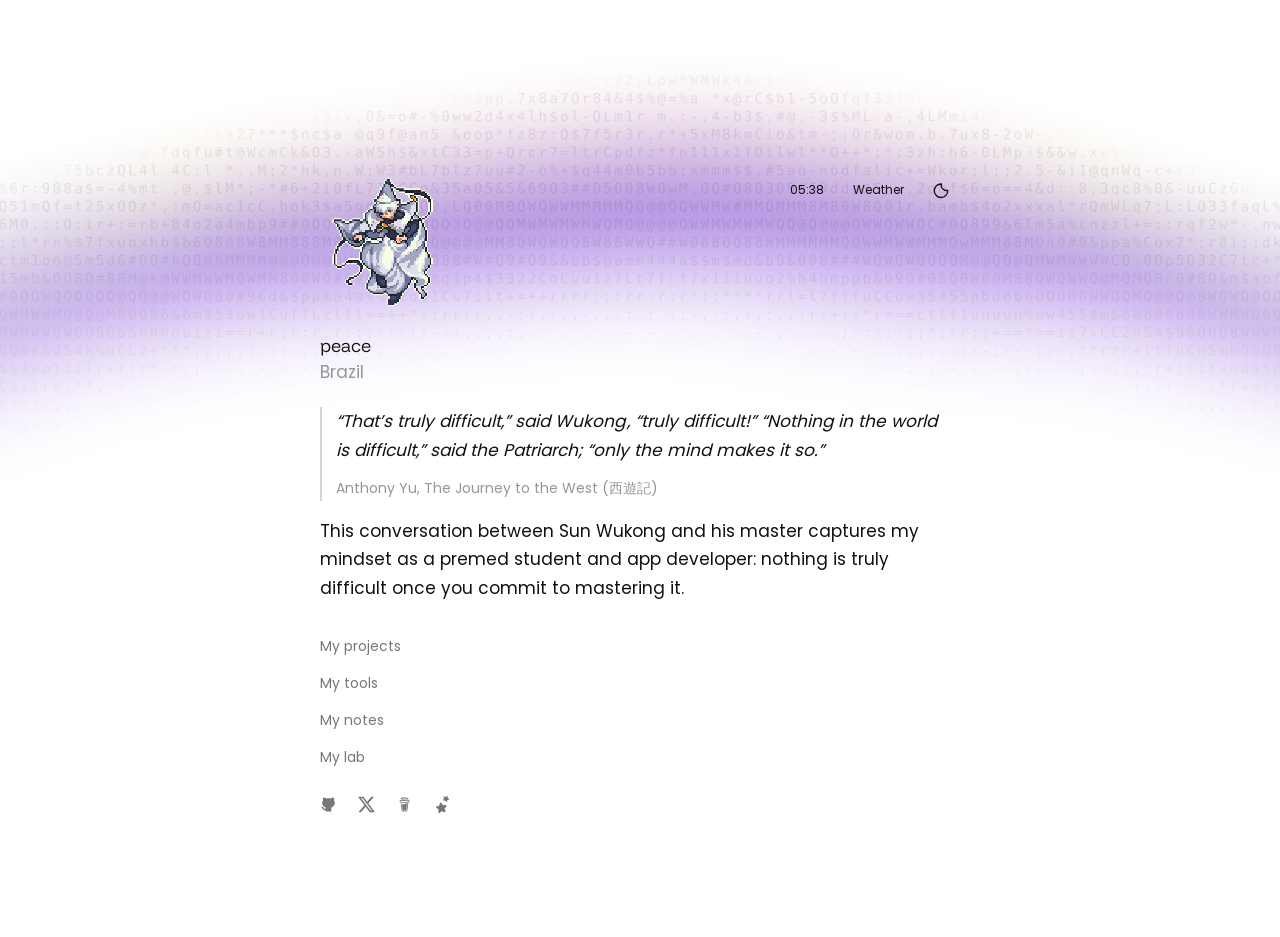
==== index.html @ 8452dacc "Block quote" ====
<!doctype html>
<html lang="en">

<head>
  <meta charset="UTF-8" />
  <meta name="viewport" content="width=device-width, initial-scale=1.0" />
  <meta name="theme-color" content="#ffffff" />
  <meta name="description" content="peace – a peaceful developer" />
  <title>peace</title>
  <link rel="icon" href="assets/favicon.svg" type="image/svg+xml" />
  <link rel="preload" href="assets/fonts/poppins-400.woff2" as="font" type="font/woff2" crossorigin />
  <link rel="preconnect" href="https://fonts.googleapis.com" />
  <link rel="preconnect" href="https://fonts.gstatic.com" crossorigin />
  <link rel="stylesheet" href="https://fonts.googleapis.com/css2?family=Funnel+Display:wght@300&display=swap" />
  <link rel="stylesheet" href="styles.css?v=71" />
  <script type="module" src="assets/ambient-background.js?v=37"></script>
  <script type="module" src="assets/target-cursor.js?v=9"></script>
  <script type="module" src="assets/ascii-rain.js?v=6"></script>
  <link rel="stylesheet" href="assets/pong.css?v=19" />
  <script type="module" src="assets/pong.js?v=20"></script>
  <script>
    // Applied before paint: a stored choice wins, otherwise the device decides via CSS.
    try {
      const stored = localStorage.getItem('theme');
      if (stored === 'light' || stored === 'dark') document.documentElement.dataset.theme = stored;
    } catch (error) { }
  </script>
</head>

<body class="home-page">
  <div class="ambient-background" aria-hidden="true"><canvas class="gradient-ascii-canvas"></canvas></div>
  <main>
    <div class="header-controls">
      <button class="clock-toggle" type="button" aria-label="Your local time. Switch to AM/PM format"
        aria-pressed="false"><time class="local-clock">--:--</time><span class="control-hover-shape clock-hover-shape"
          aria-hidden="true"><svg class="control-text-contour" focusable="false"><text x="50%" y="50%"
              text-anchor="middle">--:--</text></svg></span></button>
      <div class="weather-widget">
        <button class="weather-button" type="button" aria-label="Local temperature. Switch to Fahrenheit"
          aria-pressed="false"><span class="weather-value">Weather</span><span
            class="control-hover-shape weather-hover-shape" aria-hidden="true"><svg class="control-text-contour"
              focusable="false"><text x="50%" y="50%" text-anchor="middle">Weather</text></svg></span></button>
      </div>
      <button class="theme-toggle" type="button" aria-label="Switch to dark mode" aria-pressed="false">
        <svg class="theme-icon icon-moon" viewBox="0 0 24 24" aria-hidden="true" fill="none" stroke="currentColor"
          stroke-width="1.8" stroke-linecap="round" stroke-linejoin="round">
          <path d="M20.985 12.486a9 9 0 1 1-8.472-8.472 7 7 0 0 0 8.472 8.472Z" />
        </svg>
        <svg class="theme-icon icon-sun" viewBox="0 0 24 24" aria-hidden="true" fill="none" stroke="currentColor"
          stroke-width="1.8" stroke-linecap="round" stroke-linejoin="round">
          <circle cx="12" cy="12" r="4" />
          <path
            d="M12 2v2M12 20v2M4.93 4.93l1.42 1.42M17.65 17.65l1.42 1.42M2 12h2M20 12h2M4.93 19.07l1.42-1.42M17.65 6.35l1.42-1.42" />
        </svg>
        <span class="control-hover-shape" aria-hidden="true">
          <svg class="theme-icon icon-moon" viewBox="0 0 24 24" aria-hidden="true" fill="none" stroke="currentColor"
            stroke-width="1.8" stroke-linecap="round" stroke-linejoin="round">
            <path d="M20.985 12.486a9 9 0 1 1-8.472-8.472 7 7 0 0 0 8.472 8.472Z" />
          </svg>
          <svg class="theme-icon icon-sun" viewBox="0 0 24 24" aria-hidden="true" fill="none" stroke="currentColor"
            stroke-width="1.8" stroke-linecap="round" stroke-linejoin="round">
            <circle cx="12" cy="12" r="4" />
            <path
              d="M12 2v2M12 20v2M4.93 4.93l1.42 1.42M17.65 17.65l1.42 1.42M2 12h2M20 12h2M4.93 19.07l1.42-1.42M17.65 6.35l1.42-1.42" />
          </svg>
        </span>
      </button>
    </div>
    <div class="home-content">
      <header>
        <div class="art-credit">
          <button class="art-link" type="button" aria-label="Qifrey. Hold for 5 seconds to reveal artist credits"
            aria-expanded="false" aria-controls="qifrey-credits">
            <!-- Corners measured from the PNG's opaque silhouette: TL, TR, BR, BL. -->
            <img class="qifrey" src="assets/illustrations/qifrey-floating.png" alt="Qifrey floating" draggable="false"
              data-cursor-corners="0.095376,0.336765 0.761561,0.141176 0.747471,0.91875 0.187861,0.814706" />
          </button>
          <span class="tooltip" id="qifrey-credits" role="group" aria-label="Artist credits" hidden>Art by <a
              href="https://iclaimthisname.itch.io/" target="_blank" rel="noreferrer">iclaimthisname</a></span>
        </div>
        <h1>peace</h1>
        <div class="country-wrap">
          <p class="location"><span class="country-trigger" tabindex="0">Brazil</span></p>
          <div class="country-cards" aria-hidden="true">
            <img class="country-card country-card-one" src="assets/brazil/brasil_flag.jpg" alt="Brazilian flag" />
            <img class="country-card country-card-two" src="assets/brazil/brasil_com_s.jpg" alt="Brazilian landscape" />
            <img class="country-card country-card-three" src="assets/brazil/deus_brasileiro.jpg"
              alt="Poster reading Deus é brasileiro e anda do meu lado" />
          </div>
        </div>
      </header>

      <section aria-label="About peace">
        <blockquote class="quote">
          <p>&ldquo;That&rsquo;s truly difficult,&rdquo; said <button class="pong-secret" type="button" aria-haspopup="dialog"
              aria-controls="pong-dialog" aria-label="Wukong. Play Wupong"><span class="pong-secret-measure" aria-hidden="true">Wukong</span><span class="pong-secret-measure" aria-hidden="true">Wupong</span><span class="pong-secret-word" aria-hidden="true">Wukong</span></button>, &ldquo;truly difficult!&rdquo; &ldquo;Nothing in the world is
            difficult,&rdquo; said the Patriarch; &ldquo;only the mind makes it so.&rdquo;</p>
          <footer>Anthony Yu, <cite>The Journey to the West</cite> (西遊記)</footer>
        </blockquote>
        <p>This conversation between Sun Wukong and his master captures my mindset as a premed student and app
          developer: nothing is truly difficult once you commit to mastering it.</p>
      </section>

      <div class="projects">
        <a class="section-link" href="#projects" data-section="projects">My projects</a>
        <div class="project-list" id="project-list" hidden>
          <div class="project-categories">
            <section class="project-category" aria-labelledby="anki-addons-title">
              <h2 class="project-category-title" id="anki-addons-title">My Anki add-ons</h2>
              <div class="project-items">
                <div class="project-item"><a href="https://ankiweb.net/shared/info/1011095603" target="_blank"
                    rel="noreferrer">Onigiri</a><img class="project-logo" src="assets/logos/onigiri.svg" alt=""
                    aria-hidden="true" /></div>
                <div class="project-item"><a href="https://ankiweb.net/shared/info/516325516" target="_blank"
                    rel="noreferrer">Focumon</a><img class="project-logo" src="assets/logos/focumon.svg" alt=""
                    aria-hidden="true" /></div>
                <div class="project-item"><a href="https://ankiweb.net/shared/info/1799253175" target="_blank"
                    rel="noreferrer">lofi.town</a><img class="project-logo" src="assets/logos/lofitown.svg" alt=""
                    aria-hidden="true" /></div>
                <div class="project-item"><a href="https://buymeacoffee.com/peacemonk/extras/125639" target="_blank"
                    rel="noreferrer">League</a><img class="project-logo" src="assets/logos/league.svg" alt=""
                    aria-hidden="true" /></div>
                <div class="project-item"><a href="https://ankiweb.net/shared/info/585575504" target="_blank"
                    rel="noreferrer">Senchado</a><img class="project-logo" src="assets/logos/senchado.svg" alt=""
                    aria-hidden="true" /></div>
                <div class="project-item"><a href="https://ankiweb.net/shared/info/1803057887" target="_blank"
                    rel="noreferrer">Paper</a><img class="project-logo" src="assets/logos/paper.svg" alt=""
                    aria-hidden="true" /></div>
                <div class="project-item"><a href="https://ankiweb.net/shared/info/629799722" target="_blank"
                    rel="noreferrer">Sticky</a><img class="project-logo" src="assets/logos/sticky.svg" alt=""
                    aria-hidden="true" /></div>
                <div class="project-item"><a href="https://ankiweb.net/shared/info/643961895" target="_blank"
                    rel="noreferrer">Power</a><img class="project-logo" src="assets/logos/power.svg" alt=""
                    aria-hidden="true" /></div>
                <div class="project-item"><a href="https://ankiweb.net/shared/info/691162538" target="_blank"
                    rel="noreferrer">Hours</a><img class="project-logo" src="assets/logos/hours.svg" alt=""
                    aria-hidden="true" /></div>
                <div class="project-item"><a href="https://ankiweb.net/shared/info/519723565" target="_blank"
                    rel="noreferrer">Global</a><img class="project-logo" src="assets/logos/global.svg" alt=""
                    aria-hidden="true" /></div>
                <div class="project-item"><a href="https://ankiweb.net/shared/info/73838120" target="_blank"
                    rel="noreferrer">Berry</a><img class="project-logo" src="assets/logos/berry.svg" alt=""
                    aria-hidden="true" /></div>
                <div class="project-item project-item-soon"><span>Astra</span>
                  <div class="project-preview" aria-hidden="true">
                    <div class="project-soon-tag">soon</div><img class="project-logo" src="assets/logos/astra.svg"
                      alt="" />
                  </div>
                </div>
                <div class="project-item"><a href="https://ankiweb.net/shared/info/1844248422" target="_blank"
                    rel="noreferrer">First Letter Caps Fix</a><img class="project-logo"
                    src="assets/logos/fixcaps-transparent.png" alt="" aria-hidden="true" /></div>
                <div class="project-item project-item-soon"><span>8BitDo Companion</span>
                  <div class="project-preview" aria-hidden="true">
                    <div class="project-soon-tag">soon</div><img class="project-logo" src="assets/logos/8bitdo.svg"
                      alt="" />
                  </div>
                </div>
              </div>
            </section>
            <section class="project-category" aria-labelledby="apps-title">
              <h2 class="project-category-title" id="apps-title">My apps</h2>
              <div class="project-items">
                <div class="project-item studyhub-item">
                  <button class="studyhub-launch" type="button" aria-label="Study app, coming soon">
                    <span>Study app</span>
                  </button>
                  <svg class="project-logo studyhub-logo" viewBox="0 0 100 100" aria-hidden="true" focusable="false">
                    <path d="M50 7 A43 43 0 1 1 49.99 7 Z" />
                    <rect x="36.07" y="42.58" width="8.86" height="14.85" rx="4.43" />
                    <rect x="55.07" y="42.58" width="8.86" height="14.85" rx="4.43" />
                  </svg>
                </div>
                <div class="project-item future-app-item">
                  <button class="future-app-trigger" type="button"><span>Distraction app</span></button>
                  <img class="project-logo future-app-logo" src="assets/logos/future-app.png" alt=""
                    aria-hidden="true" />
                </div>
              </div>
            </section>
          </div>
        </div>
      </div>

      <div class="tools">
        <a class="section-link" href="#tools" data-section="tools">My tools</a>
        <div class="tool-list" id="tool-list" hidden>
          <div class="tool-list-inner">
            <div class="tool-item tool-alcove">
              <a href="https://tryalcove.com/" target="_blank" rel="noreferrer">Alcove</a>
              <div class="tool-preview" aria-hidden="true">
                <div class="window-bar"><i></i><i></i><i></i><span>tryalcove.com</span></div><img
                  class="website-preview-image website-preview-art" src="assets/sites/alcove.png" alt="" loading="lazy"
                  decoding="async" />
              </div>
            </div>
            <div class="tool-item tool-anki">
              <a href="https://apps.ankiweb.net/" target="_blank" rel="noreferrer">Anki</a>
              <div class="tool-preview" aria-hidden="true">
                <div class="window-bar"><i></i><i></i><i></i><span>apps.ankiweb.net</span></div><img
                  class="website-preview-image website-preview-art" src="assets/sites/anki.png" alt="" loading="lazy"
                  decoding="async" />
              </div>
            </div>
            <div class="tool-item tool-antinote">
              <a href="https://antinote.io/" target="_blank" rel="noreferrer">Antinote</a>
              <div class="tool-preview" aria-hidden="true">
                <div class="window-bar"><i></i><i></i><i></i><span>antinote.io</span></div><img
                  class="website-preview-image website-preview-art" src="assets/sites/antinote.png" alt=""
                  loading="lazy" decoding="async" />
              </div>
            </div>
            <div class="tool-item tool-chatgpt">
              <a href="https://chatgpt.com/" target="_blank" rel="noreferrer">ChatGPT</a>
              <div class="tool-preview" aria-hidden="true">
                <div class="window-bar"><i></i><i></i><i></i><span>chatgpt.com</span></div><img
                  class="website-preview-image website-preview-art" src="assets/sites/chatgpt.png" alt="" loading="lazy"
                  decoding="async" />
              </div>
            </div>
            <div class="tool-item tool-cleanshotx">
              <a href="https://cleanshot.com/" target="_blank" rel="noreferrer">CleanShotX</a>
              <div class="tool-preview" aria-hidden="true">
                <div class="window-bar"><i></i><i></i><i></i><span>cleanshot.com</span></div><img
                  class="website-preview-image website-preview-art" src="assets/sites/cleanshotx.png" alt=""
                  loading="lazy" decoding="async" />
              </div>
            </div>
            <div class="tool-item tool-dia">
              <a href="https://www.diabrowser.com/" target="_blank" rel="noreferrer">Dia</a>
              <div class="tool-preview" aria-hidden="true">
                <div class="window-bar"><i></i><i></i><i></i><span>diabrowser.com</span></div><img
                  class="website-preview-image website-preview-art" src="assets/sites/dia.png" alt="" loading="lazy"
                  decoding="async" />
              </div>
            </div>
            <div class="tool-item tool-dribbble">
              <a href="https://dribbble.com/" target="_blank" rel="noreferrer">Dribbble</a>
              <div class="tool-preview" aria-hidden="true">
                <div class="window-bar"><i></i><i></i><i></i><span>dribbble.com</span></div><img
                  class="website-preview-image website-preview-art" src="assets/sites/dribbble.png" alt=""
                  loading="lazy" decoding="async" />
              </div>
            </div>
            <div class="tool-item tool-figma">
              <a href="https://www.figma.com/" target="_blank" rel="noreferrer">Figma</a>
              <div class="tool-preview" aria-hidden="true">
                <div class="window-bar"><i></i><i></i><i></i><span>figma.com</span></div><img
                  class="website-preview-image website-preview-art" src="assets/sites/figma.png" alt="" loading="lazy"
                  decoding="async" />
              </div>
            </div>
            <div class="tool-item tool-klack">
              <a href="https://tryklack.com/" target="_blank" rel="noreferrer">Klack</a>
              <div class="tool-preview" aria-hidden="true">
                <div class="window-bar"><i></i><i></i><i></i><span>tryklack.com</span></div><img
                  class="website-preview-image website-preview-art" src="assets/sites/klack.png" alt="" loading="lazy"
                  decoding="async" />
              </div>
            </div>
            <div class="tool-item tool-obsidian">
              <a href="https://obsidian.md/" target="_blank" rel="noreferrer">Obsidian</a>
              <div class="tool-preview" aria-hidden="true">
                <div class="window-bar"><i></i><i></i><i></i><span>obsidian.md</span></div><img
                  class="website-preview-image website-preview-art" src="assets/sites/obsidian.jpeg" alt=""
                  loading="lazy" decoding="async" />
              </div>
            </div>
            <div class="tool-item tool-pinterest">
              <a href="https://www.pinterest.com/" target="_blank" rel="noreferrer">Pinterest</a>
              <div class="tool-preview" aria-hidden="true">
                <div class="window-bar"><i></i><i></i><i></i><span>pinterest.com</span></div><img
                  class="website-preview-image website-preview-art" src="assets/sites/pinterest.png" alt=""
                  loading="lazy" decoding="async" />
              </div>
            </div>
            <div class="tool-item tool-raycast">
              <a href="https://www.raycast.com/" target="_blank" rel="noreferrer">Raycast</a>
              <div class="tool-preview" aria-hidden="true">
                <div class="window-bar"><i></i><i></i><i></i><span>raycast.com</span></div><img
                  class="website-preview-image website-preview-art" src="assets/sites/raycast.png" alt="" loading="lazy"
                  decoding="async" />
              </div>
            </div>
          </div>
        </div>
      </div>

      <div class="notes">
        <a class="section-link" href="#notes" data-section="notes">My notes</a>
        <div class="notes-content" id="notes-content" hidden>
          <div class="notes-categories"></div>
        </div>
      </div>

      <div class="lab">
        <a class="section-link" href="#lab" data-section="lab">My lab</a>
        <div class="lab-gallery" id="lab-content" hidden>
          <article class="lab-card" id="ascii-rain" aria-labelledby="ascii-rain-title">
            <button class="lab-card-trigger" type="button" aria-labelledby="ascii-rain-title" aria-haspopup="dialog">
              <span class="lab-card-preview">
                <span class="lab-rain-stage">
                  <canvas aria-hidden="true"></canvas>
                </span>
              </span>
              <span class="lab-card-footer">
                <span class="lab-card-title" id="ascii-rain-title">ASCII Rain</span>
                <span class="lab-card-hint">Move or drag to take shelter.</span>
              </span>
            </button>
            <dialog class="lab-editor" aria-labelledby="ascii-rain-editor-title">
              <div class="lab-editor-layout">
                <div class="lab-editor-preview"></div>
                <div class="lab-editor-panel">
                  <div class="lab-editor-heading">
                    <h2 id="ascii-rain-editor-title">ASCII Rain</h2>
                    <button class="lab-editor-close" type="button" aria-label="Close editor" autofocus>
                      <svg viewBox="0 0 24 24" width="18" height="18" fill="none" stroke="currentColor"
                        stroke-width="2" stroke-linecap="round" aria-hidden="true">
                        <path d="m18 6-12 12M6 6l12 12"/>
                      </svg>
                    </button>
                  </div>
                  <p>Move your pointer or touch the preview to take shelter.</p>
                  <div class="lab-rain-controls" role="group" aria-label="Rain settings">
                    <div class="slosh-slider">
                      <label for="rain-density">Intensity</label>
                      <output for="rain-density" aria-hidden="true">100%</output>
                      <input id="rain-density" name="density" type="range" min="25" max="200" step="5" value="100">
                    </div>
                    <div class="slosh-slider">
                      <label for="rain-speed">Speed</label>
                      <output id="rain-speed-value" for="rain-speed" aria-hidden="true">1×</output>
                      <input id="rain-speed" name="speed" type="range" min="25" max="200" step="5" value="100">
                    </div>
                    <div class="slosh-slider">
                      <label for="rain-trail">Trail length</label>
                      <output for="rain-trail" aria-hidden="true">68 px</output>
                      <input id="rain-trail" name="trailLength" type="range" min="24" max="120" value="68">
                    </div>
                  </div>
                  <div class="lab-rain-actions">
                    <button type="button" data-rain-copy="code">Copy code</button>
                    <button type="button" data-rain-copy="prompt">Copy prompt</button>
                    <span class="lab-rain-status" role="status"></span>
                  </div>
                  <textarea class="lab-rain-copy-fallback" aria-label="Text to copy" rows="5" readonly hidden></textarea>
                </div>
              </div>
            </dialog>
          </article>
        </div>
      </div>

      <nav class="elsewhere" aria-label="Elsewhere">
        <a href="https://github.com/thepeacemonk" target="_blank" rel="noreferrer" aria-label="GitHub">
          <svg viewBox="0 0 24 24" aria-hidden="true" width="1em" height="1em">
            <path fill="currentColor"
              d="M16.974 2.31c.696-.237 1.69-.62 2.279.032c.4.444.5 1.188.571 1.755c.08.634.099 1.462-.111 2.282C20.516 7.415 21 8.653 21 10c0 2.042-1.106 3.814-2.743 5.042a9.5 9.5 0 0 1-2.592 1.354c.215.491.335 1.033.335 1.604v3a1 1 0 0 1-1 1H9a1 1 0 0 1-1-1v-.995c-.955.117-1.756.017-2.438-.272c-.711-.302-1.208-.77-1.58-1.218a10 10 0 0 1-.481-.638c-.145-.206-.255-.367-.37-.516c-.234-.302-.363-.385-.447-.413a1 1 0 0 1 .632-1.897c.666.222 1.1.702 1.397 1.087c.15.195.298.409.423.586c.132.188.254.356.382.51c.253.302.506.522.826.657c.314.134.776.22 1.5.12L8 17.978a4 4 0 0 1 .334-1.582a9.5 9.5 0 0 1-2.59-1.354C4.105 13.815 3 12.043 3 10c0-1.346.483-2.583 1.284-3.62c-.21-.82-.192-1.647-.112-2.282c.074-.59.155-1.295.571-1.757c.59-.653 1.584-.268 2.28-.03c.619.21 1.384.544 2.125 1.044A11.4 11.4 0 0 1 12 3.001c.993 0 1.951.124 2.849.355a9 9 0 0 1 2.125-1.046" />
          </svg>
          <span>GitHub</span>
        </a>
        <a href="https://x.com/thepeacemonk" target="_blank" rel="noreferrer" aria-label="X">
          <svg viewBox="0 0 24 24" aria-hidden="true" width="1em" height="1em">
            <path fill="currentColor"
              d="M18.901 1.153h3.68l-8.04 9.19L24 22.846h-7.406l-5.8-7.584l-6.64 7.584H.47l8.6-9.835L0 1.154h7.594l5.243 6.932zm-1.29 19.49h2.039L6.487 3.24H4.3z" />
          </svg>
          <span>X</span>
        </a>
        <a href="https://buymeacoffee.com/peacemonk" target="_blank" rel="noreferrer" aria-label="Buy me a coffee">
          <svg viewBox="0 0 24 24" aria-hidden="true" width="1em" height="1em">
            <path fill="currentColor"
              d="M12 8.07v-.01c-.01 0-.03.02-.04.03h.02Zm-.02 12.51h.01s.02-.03.03-.04c-.02 0-.03.02-.05.04Zm.03.12s-.03-.02-.05-.02c.01 0 .03.01.04.02Zm2.25-.66c.23-.21.37-.51.4-.82l.78-8.29c-.35-.12-.7-.2-1.1-.2c-.69 0-1.24.24-1.88.51c-.72.31-1.53.66-2.59.66c-.44 0-.88-.06-1.31-.18l.73 7.5c.03.31.17.61.4.82s.53.33.85.33c0 0 1.04.05 1.38.05c.37 0 1.49-.05 1.49-.05c.31 0 .62-.12.85-.33M12.01 8.05l-.02-.02H12v.02Z" />
            <path fill="currentColor"
              d="M18.74 6.79c-.1-.5-.32-.97-.83-1.15c-.16-.06-.35-.08-.48-.2s-.16-.3-.19-.48c-.05-.32-.1-.63-.16-.94c-.05-.27-.09-.57-.21-.82c-.16-.33-.5-.53-.83-.66c-.17-.06-.34-.12-.52-.16c-.83-.22-1.71-.3-2.56-.35c-1.03-.06-2.06-.04-3.08.05c-.76.07-1.57.15-2.29.42c-.27.1-.54.21-.74.42c-.25.25-.33.64-.15.95c.13.22.35.38.58.48c.3.13.61.24.94.3c.9.2 1.82.28 2.74.31c1.01.04 2.03 0 3.04-.1c.25-.03.5-.06.75-.1c.29-.04.48-.43.39-.7c-.1-.32-.38-.44-.7-.39c-.05 0-.09.01-.14.02h-.03c-.11.02-.21.03-.32.04l-.66.06c-.49.03-.99.05-1.49.05c-.49 0-.97-.01-1.46-.05q-.33-.015-.66-.06l-.3-.03h-.1l-.02-.02h-.1l-.6-.12c-.02 0-.04-.02-.05-.03c-.01-.02-.02-.04-.02-.06s0-.04.02-.06c.01-.02.03-.03.05-.03c.17-.04.35-.07.52-.1c.06 0 .12-.02.18-.03c.11 0 .22-.03.33-.04c.95-.1 1.9-.13 2.85-.1c.46.01.92.04 1.39.09l.3.03c.04 0 .08 0 .11.01h.08c.22.04.44.08.66.13c.33.07.75.09.89.45c.05.11.07.24.09.36l.03.15c.08.36.15.72.23 1.08v.08c0 .03-.02.05-.03.07s-.04.04-.06.06c-.02.01-.05.02-.08.03H16l-.05.01c-.15.02-.3.04-.44.05l-.87.09q-.87.075-1.74.09c-.3 0-.59.01-.89.01c-1.18 0-2.36-.07-3.53-.21c-.12-.01-.24-.03-.36-.04c-.02 0-.11-.01-.13-.02c-.08-.01-.16-.02-.24-.04c-.27-.04-.54-.09-.81-.13c-.33-.05-.64-.03-.94.13c-.24.13-.44.34-.56.58c-.13.26-.17.55-.22.83c-.06.28-.15.59-.11.88c.07.63.51 1.14 1.14 1.25a33 33 0 0 0 8.88.37l.58-.06c.06 0 .12 0 .18.02s.11.05.15.09s.08.09.1.15s.03.12.02.18l-.06.58l-.36 3.52c-.13 1.23-.25 2.46-.38 3.7c-.04.35-.07.69-.11 1.04c-.03.34-.04.69-.1 1.03c-.1.53-.46.86-.99.98c-.48.11-.97.17-1.46.17c-.55 0-1.09-.02-1.64-.02c-.58 0-1.3-.05-1.75-.48c-.4-.38-.45-.98-.5-1.49l-.21-2.05l-.4-3.8l-.26-2.46s0-.08-.01-.12c-.03-.29-.24-.58-.57-.57c-.28.01-.6.25-.57.57l.19 1.82l.39 3.77l.33 3.21l.06.62c.12 1.12.98 1.72 2.04 1.89c.62.1 1.25.12 1.88.13c.81.01 1.62.04 2.41-.1c1.17-.22 2.05-1 2.18-2.21c.04-.35.07-.7.11-1.05l.36-3.48l.39-3.79l.18-1.74c0-.09.05-.17.1-.23s.14-.11.22-.12c.34-.07.66-.18.89-.43c.38-.41.46-.94.32-1.47l-.11-.56ZM6.26 7.97s.01 0 .02.02zm11.36.01c-.12.11-.3.17-.48.19c-2.01.3-4.05.45-6.09.38c-1.46-.05-2.9-.21-4.34-.42c-.14-.02-.29-.05-.39-.15c-.06-.06-.08-.14-.1-.23v.01v-.01c-.03-.2.02-.43.05-.6c.04-.22.13-.51.39-.54c.4-.05.87.12 1.27.18c.48.07.96.13 1.45.18c2.07.19 4.17.16 6.23-.12c.38-.05.75-.11 1.12-.18c.33-.06.7-.17.9.17c.14.23.16.55.13.81c0 .12-.06.22-.14.3Z" />
            <path fill="currentColor" d="M6.22 7.77c0-.02.01-.05 0-.05z" />
          </svg>
          <span>BuyMeACoffee</span>
        </a>
        <a href="https://ankiweb.net/shared/by-author/1011095603" target="_blank" rel="noreferrer" aria-label="AnkiWeb">
          <svg viewBox="0 0 24 24" aria-hidden="true" width="1em" height="1em">
            <path fill="currentColor"
              d="m15.845 22.627l-.169.131l-.182.091a1.3 1.3 0 0 1-.362.079c-.27.021-.611-.036-.989-.16c-.686-.223-1.537-.67-2.256-.973c-.343-.145-.633-.281-.829-.254c-.197.027-.44.236-.73.467c-.611.486-1.311 1.145-1.91 1.546c-.331.22-.644.368-.91.42q-.196.038-.37.021l-.201-.038l-.196-.082l-.177-.119l-.143-.145a1.3 1.3 0 0 1-.187-.32c-.104-.25-.154-.593-.154-.99c.001-.721.164-1.669.23-2.447c.031-.37.07-.687-.016-.866s-.359-.345-.67-.55c-.65-.431-1.494-.893-2.06-1.34c-.312-.246-.548-.498-.681-.735a1.3 1.3 0 0 1-.134-.345l-.025-.202l.016-.213l.059-.205l.094-.18q.095-.147.246-.277c.207-.175.517-.33.895-.452c.685-.222 1.637-.361 2.397-.539c.362-.084.676-.145.819-.281c.144-.138.217-.45.316-.808c.209-.752.387-1.696.638-2.373c.138-.373.305-.676.489-.874q.137-.147.286-.235l.185-.086l.207-.051l.214-.006l.2.033q.17.045.339.148c.231.143.473.389.706.711c.424.584.85 1.446 1.253 2.114c.192.318.347.598.522.692c.174.094.494.068.865.052c.78-.034 1.734-.157 2.455-.128c.397.017.736.081.983.195q.18.083.31.201l.14.148l.112.181l.072.201l.03.202q.01.173-.036.368c-.063.263-.223.57-.457.891c-.425.583-1.113 1.254-1.623 1.845c-.244.281-.463.514-.498.71c-.035.194.089.49.219.838c.273.731.684 1.601.879 2.295c.108.382.151.725.119.995a1.3 1.3 0 0 1-.095.358l-.098.179zm-1.54-18.929c-.018-.057-.07-.226-.122-.346c-.17-.387-.418-.846-.544-1.216c-.166-.483-.099-.88.102-1.096c.201-.214.592-.308 1.086-.177c.377.1.851.316 1.249.458c.125.044.297.084.354.096c.047-.032.193-.134.291-.221c.316-.282.675-.659.988-.894c.408-.305.807-.366 1.074-.241c.266.124.476.468.504.977c.021.391-.037.909-.049 1.331c-.004.132.011.309.017.366c.046.035.187.142.301.209c.365.213.835.438 1.155.662c.417.294.597.655.56.947c-.035.293-.296.599-.773.782c-.365.141-.875.246-1.28.364c-.126.037-.29.106-.343.129c-.019.056-.077.223-.105.351c-.091.413-.159.93-.274 1.304c-.151.487-.438.77-.727.826s-.661-.098-.983-.494c-.246-.303-.504-.756-.742-1.105a3 3 0 0 0-.229-.287a4 4 0 0 0-.366.009c-.421.042-.933.135-1.324.141c-.51.008-.867-.177-1.011-.435c-.142-.257-.11-.659.167-1.088c.212-.328.563-.713.822-1.047c.08-.104.171-.256.202-.305" />
          </svg>
          <span>AnkiWeb</span>
        </a>
      </nav>
    </div>

    <section class="collection-shell" id="collection-view" hidden aria-labelledby="collection-title">
      <header class="collection-header">
        <a class="collection-back" href="#">Back to home</a>
        <div class="collection-title-row">
          <span class="collection-qifrey-motion"></span>
          <h1 class="collection-title" id="collection-title" tabindex="-1"></h1>
        </div>
      </header>
      <div class="collection-content" aria-live="polite"></div>
    </section>
  </main>
  <section class="studyhub-coming-soon" id="studyhub-coming-soon" hidden role="dialog" aria-modal="true"
    aria-labelledby="studyhub-coming-soon-copy">
    <div class="coming-soon-qifrey-motion"></div>
    <p id="studyhub-coming-soon-copy">Coming soon, by a student, for the students</p>
    <button class="studyhub-coming-soon-close" type="button">Back to My apps</button>
  </section>
  <dialog class="pong-dialog" id="pong-dialog" aria-labelledby="pong-title">
    <div class="pong-stage">
          <div class="wu-host eyt" data-mood="neutral">
            <button class="wu-avatar" type="button" aria-label="Wu"></button>
            <div class="wu-copy">
              <div class="wu-speech-space"><span class="eyt-say" aria-hidden="true"><span class="wu-line"></span><span class="eyt-caret"></span></span></div>
              <span class="wu-announcement" role="status" aria-live="polite"></span>
            </div>
          </div>
    <div class="pong-frame">
      <span class="pong-frame-corner" aria-hidden="true"><svg viewBox="0 0 30 30">
          <path d="M1.25 28.75V24A22.75 22.75 0 0 1 24 1.25H28.75" />
        </svg></span><span class="pong-frame-corner" aria-hidden="true"><svg viewBox="0 0 30 30">
          <path d="M1.25 28.75V24A22.75 22.75 0 0 1 24 1.25H28.75" />
        </svg></span><span class="pong-frame-corner" aria-hidden="true"><svg viewBox="0 0 30 30">
          <path d="M1.25 28.75V24A22.75 22.75 0 0 1 24 1.25H28.75" />
        </svg></span><span class="pong-frame-corner" aria-hidden="true"><svg viewBox="0 0 30 30">
          <path d="M1.25 28.75V24A22.75 22.75 0 0 1 24 1.25H28.75" />
        </svg></span>
      <div class="pong-content">
        <div class="pong-heading">
          <h2 id="pong-title">Wupong</h2><button class="pong-close" type="button" aria-label="Close Wupong"><svg
              viewBox="0 0 24 24" width="20" height="20" fill="none" stroke="currentColor" stroke-width="1.8"
              stroke-linecap="round" aria-hidden="true">
              <path d="m6 6 12 12M18 6 6 18" />
            </svg></button>
        </div>
        <div class="pong-levels"></div>
        <div class="pong-score" aria-label="Current match score"><span>Wu <strong id="pong-bot">0</strong></span><span
            class="pong-score-rule" aria-hidden="true">:</span><span><strong id="pong-you">0</strong> You</span></div>
        <div class="pong-court">
          <canvas class="pong-canvas" width="720" height="400" tabindex="0"
            aria-label="Wupong court. Use the up and down arrow keys, mouse or touch to control your paddle on the right."></canvas>
          <div class="pong-overlay" hidden>
            <p class="pong-overlay-title" role="status" aria-live="polite"></p>
          </div>
          <span class="pong-side-hint" hidden>You</span>
          <span class="pong-feedback" aria-hidden="true"></span>
          <svg class="pong-paddle-avatar" viewBox="0 0 100 100" preserveAspectRatio="none" aria-hidden="true">
            <path class="pong-paddle-avatar-path" d="" />
          </svg>
        </div>
        <div class="pong-actions">
          <button class="pong-play" type="button" aria-keyshortcuts="Space">Play</button>
          <div class="pong-tools">
            <div class="pong-dock-menu" role="toolbar" aria-label="Game controls">
              <div class="pong-dock-section pong-control-mode" role="radiogroup" aria-label="Game control method">
                <button type="button" role="radio" aria-checked="true" data-mode="cursor" class="pong-dock-btn pong-mode-btn is-active" aria-label="Play with cursor" aria-keyshortcuts="c" data-tip="Cursor">
                  <span class="pong-mode-glyph">
                    <svg viewBox="0 0 24 24" width="16" height="16" fill="none" stroke="currentColor" stroke-width="2" stroke-linecap="round" stroke-linejoin="round" aria-hidden="true" class="lucide lucide-mouse-pointer-2">
                      <path d="M4.037 4.688a.495.495 0 0 1 .651-.651l16 6.5a.5.5 0 0 1-.063.947l-6.124 1.58a2 2 0 0 0-1.438 1.435l-1.579 6.126a.5.5 0 0 1-.947.063z" />
                    </svg>
                  </span>
                  <span class="pong-mode-dot" aria-hidden="true"></span>
                </button>
                <button type="button" role="radio" aria-checked="false" data-mode="keyboard" class="pong-dock-btn pong-mode-btn" aria-label="Play with keyboard" aria-keyshortcuts="k" data-tip="Keyboard">
                  <span class="pong-mode-glyph">
                    <svg viewBox="0 0 24 24" width="16" height="16" fill="none" stroke="currentColor" stroke-width="2" stroke-linecap="round" stroke-linejoin="round" aria-hidden="true" class="lucide lucide-keyboard">
                      <rect width="20" height="16" x="2" y="4" rx="2" />
                      <path d="M10 8h.01" />
                      <path d="M12 12h.01" />
                      <path d="M14 8h.01" />
                      <path d="M16 12h.01" />
                      <path d="M18 8h.01" />
                      <path d="M6 8h.01" />
                      <path d="M7 16h10" />
                      <path d="M8 12h.01" />
                    </svg>
                  </span>
                  <span class="pong-mode-dot" aria-hidden="true"></span>
                </button>
              </div>
              <div class="pong-dock-sep" aria-hidden="true"></div>
              <div class="pong-dock-section pong-dock-actions">
                <button class="pong-dock-btn pong-sound" type="button" aria-label="Mute game sounds" aria-keyshortcuts="m" aria-pressed="false" data-tip="Sound">
                  <span class="pong-mode-glyph">
                    <svg viewBox="0 0 24 24" width="16" height="16" fill="none" stroke="currentColor" stroke-width="2" stroke-linecap="round" stroke-linejoin="round" aria-hidden="true" class="lucide lucide-volume-2">
                      <path d="M11 4.702a.705.705 0 0 0-1.203-.498L6.413 7.587A1.4 1.4 0 0 1 5.416 8H3a1 1 0 0 0-1 1v6a1 1 0 0 0 1 1h2.416a1.4 1.4 0 0 1 .997.413l3.383 3.384A.705.705 0 0 0 11 19.298z" />
                      <g class="pong-sound-waves">
                        <path d="M16 9a5 5 0 0 1 0 6" />
                        <path d="M19.364 18.364a9 9 0 0 0 0-12.728" />
                      </g>
                      <g class="pong-sound-muted">
                        <path d="m16.5 14.5 5-5" />
                        <path d="m16.5 9.5 5 5" />
                      </g>
                    </svg>
                  </span>
                </button>
                <button class="pong-dock-btn pong-history-open" type="button" aria-label="Match history" aria-keyshortcuts="s" aria-haspopup="dialog" aria-controls="pong-history" data-tip="Stats">
                  <span class="pong-mode-glyph">
                    <svg viewBox="0 0 24 24" width="16" height="16" fill="none" stroke="currentColor" stroke-width="2" stroke-linecap="round" stroke-linejoin="round" aria-hidden="true" class="lucide lucide-chart-no-axes-column">
                      <path d="M5 21v-6" />
                      <path d="M12 21V3" />
                      <path d="M19 21V9" />
                    </svg>
                  </span>
                </button>
              </div>
              <span class="pong-mode-tip" aria-hidden="true"><span>Cursor</span></span>
            </div>
          </div>
        </div>
      </div>
    </div>
    <canvas class="pong-gooey" aria-hidden="true"></canvas>
    </div>
    <div class="pong-flight" aria-hidden="true"></div>
  </dialog>
  <dialog class="pong-history-dialog" id="pong-history" aria-labelledby="pong-history-title">
    <div class="pong-history-card"></div>
  </dialog>
  <dialog class="note-modal" aria-labelledby="note-modal-title">
    <button class="note-modal-close" type="button" aria-label="Close article">
      <svg class="note-modal-close-icon" viewBox="0 0 24 24" width="20" height="20" fill="none" stroke="currentColor"
        stroke-width="2" stroke-linecap="round" stroke-linejoin="round" aria-hidden="true">
        <path d="M18 6 6 18" />
        <path d="m6 6 12 12" />
      </svg>
    </button>
    <div class="note-modal-scroll" id="note-modal-scroll">
      <div class="note-modal-media"></div>
      <p class="note-modal-meta"></p>
      <h2 id="note-modal-title"></h2>
      <div class="note-modal-stars" hidden></div>
      <div class="note-modal-review"></div>
    </div>
    <div class="note-modal-app-scrollbar" role="scrollbar" aria-controls="note-modal-scroll"
      aria-label="Article scroll position" aria-orientation="vertical" aria-valuemin="0" aria-valuemax="0"
      aria-valuenow="0" tabindex="0" hidden>
      <span class="note-modal-app-scrollbar-thumb"></span>
    </div>
  </dialog>
  <script>
    const sectionLinks = document.querySelectorAll('.section-link');
    const collectionShell = document.querySelector('.collection-shell');
    const collectionContent = collectionShell.querySelector('.collection-content');
    const collectionTitle = collectionShell.querySelector('.collection-title');
    const collectionBack = collectionShell.querySelector('.collection-back');
    const qifreyCredit = document.querySelector('.art-credit');
    const qifreyHome = { parent: qifreyCredit.parentNode, nextSibling: qifreyCredit.nextSibling };
    const qifreyHost = collectionShell.querySelector('.collection-qifrey-motion');
    const studyhubLaunch = document.querySelector('.studyhub-launch');
    const studyhubComingSoon = document.querySelector('.studyhub-coming-soon');
    const studyhubComingSoonClose = document.querySelector('.studyhub-coming-soon-close');
    const studyhubQifreyHost = studyhubComingSoon.querySelector('.coming-soon-qifrey-motion');
    const collectionSections = {
      projects: { title: 'My projects', source: document.querySelector('#project-list') },
      tools: { title: 'My tools', source: document.querySelector('#tool-list') },
      notes: { title: 'My notes', source: document.querySelector('#notes-content') },
      lab: { title: 'My lab', source: document.querySelector('#lab-content') },
    };
    const sourceHomes = Object.fromEntries(Object.entries(collectionSections).map(([key, { source }]) => [key, {
      parent: source.parentNode,
      nextSibling: source.nextSibling,
    }]));
    let activeCollection = null;

    const openStudyHubComingSoon = () => {
      if (activeCollection !== 'projects' || !studyhubComingSoon.hidden) return;
      const fromRect = qifreyCredit.getBoundingClientRect();
      studyhubComingSoon.hidden = false;
      collectionShell.inert = true;
      document.body.classList.add('is-studyhub-coming-soon-open');
      moveQifrey(studyhubQifreyHost, { fromRect, animate: true });
      requestAnimationFrame(() => studyhubComingSoonClose.focus({ preventScroll: true }));
    };

    const closeStudyHubComingSoon = ({ returnFocus = true, animate = true } = {}) => {
      if (studyhubComingSoon.hidden) return;
      const fromRect = qifreyCredit.getBoundingClientRect();
      document.body.classList.remove('is-studyhub-coming-soon-open');
      studyhubComingSoon.hidden = true;
      collectionShell.inert = false;
      if (activeCollection) moveQifrey(qifreyHost, { fromRect, animate });
      if (returnFocus) requestAnimationFrame(() => studyhubLaunch.focus({ preventScroll: true }));
    };

    studyhubLaunch.addEventListener('click', openStudyHubComingSoon);
    studyhubComingSoonClose.addEventListener('click', () => closeStudyHubComingSoon());
    studyhubComingSoon.addEventListener('keydown', (event) => {
      if (event.key === 'Escape') closeStudyHubComingSoon();
    });

    const moveQifrey = (target, { fromRect = qifreyCredit.getBoundingClientRect(), animate = true } = {}) => {
      target.insertBefore(qifreyCredit, target === qifreyHome.parent ? qifreyHome.nextSibling : null);
      const toRect = qifreyCredit.getBoundingClientRect();
      if (!animate || window.matchMedia('(prefers-reduced-motion: reduce)').matches || !fromRect.width || !toRect.width) {
        qifreyCredit.style.removeProperty('transform');
        qifreyCredit.style.removeProperty('transform-origin');
        qifreyCredit.style.removeProperty('transition');
        return;
      }

      const offsetX = fromRect.left - toRect.left;
      const offsetY = fromRect.top - toRect.top;
      const scaleX = fromRect.width / toRect.width;
      const scaleY = fromRect.height / toRect.height;
      qifreyCredit.style.transition = 'none';
      qifreyCredit.style.transformOrigin = 'top left';
      qifreyCredit.style.transform = `translate(${offsetX}px, ${offsetY}px) scale(${scaleX}, ${scaleY})`;
      void qifreyCredit.offsetWidth;
      requestAnimationFrame(() => {
        qifreyCredit.style.transition = 'transform .52s cubic-bezier(.16, 1, .3, 1)';
        qifreyCredit.style.transform = '';
      });
    };

    qifreyCredit.addEventListener('transitionend', (event) => {
      if (event.propertyName !== 'transform') return;
      qifreyCredit.style.removeProperty('transform');
      qifreyCredit.style.removeProperty('transform-origin');
      qifreyCredit.style.removeProperty('transition');
    });

    const sectionFromLocation = () => {
      const section = location.hash.slice(1);
      return Object.prototype.hasOwnProperty.call(collectionSections, section) ? section : null;
    };

    const restoreCollection = () => {
      if (!activeCollection) return;
      const { source } = collectionSections[activeCollection];
      const { parent, nextSibling } = sourceHomes[activeCollection];
      source.classList.remove('collection-list');
      source.hidden = true;
      parent.insertBefore(source, nextSibling);
      activeCollection = null;
    };

    const showCollection = (key, { focus = false, animate = true } = {}) => {
      if (!studyhubComingSoon.hidden && key !== 'projects') closeStudyHubComingSoon({ returnFocus: false, animate });
      if (key === activeCollection) {
        if (focus && key) requestAnimationFrame(() => collectionTitle.focus({ preventScroll: true }));
        return;
      }
      document.body.classList.toggle('is-lab-open', key === 'lab');
      if (!key) {
        const wasCollectionOpen = Boolean(activeCollection);
        if (wasCollectionOpen) {
          const fromRect = qifreyCredit.getBoundingClientRect();
          document.body.classList.remove('is-collection-open');
          moveQifrey(qifreyHome.parent, { fromRect, animate });
        }
        restoreCollection();
        collectionShell.hidden = true;
        document.body.classList.remove('is-collection-open');
        document.body.classList.remove('is-home-returning');
        if (wasCollectionOpen && animate) {
          void document.body.offsetWidth;
          document.body.classList.add('is-home-returning');
        }
        document.title = 'peace';
        return;
      }
      const enteringFromHome = !activeCollection;
      const qifreyStart = enteringFromHome ? qifreyCredit.getBoundingClientRect() : null;
      if (activeCollection !== key) restoreCollection();
      const { title, source } = collectionSections[key];
      activeCollection = key;
      collectionTitle.textContent = title;
      source.classList.add('collection-list');
      source.hidden = false;
      collectionContent.replaceChildren(source);
      collectionShell.hidden = false;
      document.body.classList.add('is-collection-open');
      if (enteringFromHome) moveQifrey(qifreyHost, { fromRect: qifreyStart, animate });
      collectionShell.classList.remove('is-collection-arriving');
      void collectionShell.offsetWidth;
      if (animate) collectionShell.classList.add('is-collection-arriving');
      document.title = `${title} · peace`;
      if (focus) requestAnimationFrame(() => collectionTitle.focus({ preventScroll: true }));
    };

    let pageTransition = null;
    let pendingPage = null;
    let navigationVersion = 0;
    const navigateCollection = (key, { focus = false, animate = true } = {}) => {
      if (!animate) { showCollection(key, { focus, animate: false }); return; }
      if (pageTransition && key === pendingPage) return;
      if (!pageTransition && key === activeCollection) { showCollection(key, { focus }); return; }
      const version = ++navigationVersion;
      pageTransition?.skipTransition();
      pendingPage = key;
      const smooth = Boolean(document.startViewTransition) && !window.matchMedia('(prefers-reduced-motion: reduce)').matches;
      const render = () => {
        if (version !== navigationVersion) return;
        window.dispatchEvent(new CustomEvent('peace:pagechange', { detail: { page: key || 'home' } }));
        showCollection(key, { focus, animate: !smooth });
      };
      if (!smooth) { render(); return; }
      document.body.classList.add('is-page-transitioning');
      const transition = document.startViewTransition(render);
      pageTransition = transition;
      transition.finished.catch(() => { }).finally(() => {
        if (pageTransition !== transition) return;
        pageTransition = null;
        document.body.classList.remove('is-page-transitioning');
      });
    };

    const syncCollectionFromLocation = ({ focus = false, animate = true } = {}) => navigateCollection(sectionFromLocation(), { focus, animate });

    sectionLinks.forEach((link) => {
      link.addEventListener('click', (event) => {
        if (event.defaultPrevented || event.metaKey || event.ctrlKey || event.shiftKey || event.altKey || event.button > 0) return;
        event.preventDefault();
        const key = link.dataset.section;
        history.pushState({ peaceSection: key }, '', `#${key}`);
        navigateCollection(key, { focus: true, animate: true });
      });
    });

    collectionBack.addEventListener('click', (event) => {
      if (event.defaultPrevented || event.metaKey || event.ctrlKey || event.shiftKey || event.altKey || event.button > 0) return;
      event.preventDefault();
      if (history.state?.peaceSection) history.back();
      else {
        history.replaceState(null, '', location.pathname + location.search);
        navigateCollection(null, { animate: true });
      }
    });

    window.addEventListener('popstate', () => syncCollectionFromLocation({ animate: true }));
    window.addEventListener('hashchange', () => syncCollectionFromLocation({ animate: true }));
    document.querySelector('.home-content').addEventListener('animationend', () => document.body.classList.remove('is-home-returning'));
    syncCollectionFromLocation({ animate: false });

    const noteModal = document.querySelector('.note-modal');
    const noteModalScroll = noteModal.querySelector('.note-modal-scroll');
    const noteModalAppScrollbar = noteModal.querySelector('.note-modal-app-scrollbar');
    const noteModalAppScrollbarThumb = noteModal.querySelector('.note-modal-app-scrollbar-thumb');
    const noteModalMedia = noteModal.querySelector('.note-modal-media');
    const noteModalMeta = noteModal.querySelector('.note-modal-meta');
    const noteModalTitle = noteModal.querySelector('#note-modal-title');
    const noteModalStars = noteModal.querySelector('.note-modal-stars');
    const noteModalReview = noteModal.querySelector('.note-modal-review');
    let notePageScroll = null;
    const lockNoteBackground = () => {
      if (notePageScroll) return;
      notePageScroll = { x: window.scrollX, y: window.scrollY };
      document.body.style.setProperty('--note-page-width', `${document.documentElement.clientWidth}px`);
      document.body.style.setProperty('--note-scroll-top', `${-notePageScroll.y}px`);
      document.documentElement.classList.add('is-note-modal-open');
      document.body.classList.add('is-note-modal-open');
    };
    const unlockNoteBackground = () => {
      if (!notePageScroll) return;
      const { x, y } = notePageScroll;
      notePageScroll = null;
      document.documentElement.classList.remove('is-note-modal-open');
      document.body.classList.remove('is-note-modal-open');
      document.body.style.removeProperty('--note-page-width');
      document.body.style.removeProperty('--note-scroll-top');
      window.scrollTo(x, y);
    };
    const closeNoteModal = noteModal.querySelector('.note-modal-close');
    const notesCategories = document.querySelector('.notes-categories');
    let activeNotePreview = null;
    let isDraggingNoteModalScrollbar = false;

    const updateNoteModalScrollbar = () => {
      const maxScroll = Math.max(0, noteModalScroll.scrollHeight - noteModalScroll.clientHeight);
      const isScrollable = maxScroll > 1;
      noteModalAppScrollbar.hidden = !isScrollable;
      if (!isScrollable) return;

      const trackHeight = noteModalAppScrollbar.clientHeight;
      const thumbHeight = Math.max(18, trackHeight * (noteModalScroll.clientHeight / noteModalScroll.scrollHeight));
      const maxThumbOffset = Math.max(0, trackHeight - thumbHeight);
      const thumbOffset = maxScroll ? maxThumbOffset * (noteModalScroll.scrollTop / maxScroll) : 0;
      const progress = maxScroll ? Math.round((noteModalScroll.scrollTop / maxScroll) * 100) : 0;

      noteModalAppScrollbarThumb.style.height = `${thumbHeight}px`;
      noteModalAppScrollbarThumb.style.transform = `translateY(${thumbOffset}px)`;
      noteModalAppScrollbar.setAttribute('aria-valuemax', String(Math.round(maxScroll)));
      noteModalAppScrollbar.setAttribute('aria-valuenow', String(Math.round(noteModalScroll.scrollTop)));
      noteModalAppScrollbar.setAttribute('aria-valuetext', `${progress}% through article, ${100 - progress}% remaining`);
    };

    const scrollNoteModalFromPointer = (clientY) => {
      const trackRect = noteModalAppScrollbar.getBoundingClientRect();
      const maxScroll = Math.max(0, noteModalScroll.scrollHeight - noteModalScroll.clientHeight);
      const thumbHeight = noteModalAppScrollbarThumb.getBoundingClientRect().height;
      const availableTrack = Math.max(1, trackRect.height - thumbHeight);
      const thumbOffset = Math.min(availableTrack, Math.max(0, clientY - trackRect.top - (thumbHeight / 2)));
      noteModalScroll.scrollTop = (thumbOffset / availableTrack) * maxScroll;
    };

    const clearNotePreviews = () => {
      notesCategories.querySelectorAll('.note-item.is-preview-active').forEach((item) => {
        item.classList.remove('is-preview-active');
        item.closest('.notes-category')?.classList.remove('is-preview-active');
      });
      activeNotePreview = null;
    };

    const activateNotePreview = (item) => {
      if (noteModal.open || notesCategories.classList.contains('is-note-preview-suppressed')) return;
      clearNotePreviews();
      activeNotePreview = item;
      item.classList.add('is-preview-active');
      item.closest('.notes-category')?.classList.add('is-preview-active');
    };

    notesCategories.addEventListener('pointerover', (event) => {
      if (event.pointerType === 'touch') return;
      const item = event.target.closest('.note-item');
      if (!item || item.contains(event.relatedTarget)) return;
      activateNotePreview(item);
    });

    notesCategories.addEventListener('pointerout', (event) => {
      const item = event.target.closest('.note-item');
      if (!item || item.contains(event.relatedTarget)) return;
      item.classList.remove('is-preview-active');
      item.closest('.notes-category')?.classList.remove('is-preview-active');
      if (activeNotePreview === item) activeNotePreview = null;
    });

    notesCategories.addEventListener('focusin', (event) => {
      const item = event.target.closest('.note-item');
      if (item) activateNotePreview(item);
    });

    notesCategories.addEventListener('focusout', (event) => {
      const item = event.target.closest('.note-item');
      if (!item || item.contains(event.relatedTarget)) return;
      item.classList.remove('is-preview-active');
      item.closest('.notes-category')?.classList.remove('is-preview-active');
      if (activeNotePreview === item) activeNotePreview = null;
    });

    const TYPE_LABELS = {
      movie: 'Movie',
      series: 'Series',
      game: 'Videogame',
      book: 'Book',
      manga: 'Manga',
      album: 'Album',
      thought: 'Thought',
      other: '',
    };

    const STAR_PATH = 'M11.525 2.295a.53.53 0 0 1 .95 0l2.31 4.679a2.123 2.123 0 0 0 1.595 1.16l5.166.756a.53.53 0 0 1 .294.904l-3.736 3.638a2.123 2.123 0 0 0-.611 1.878l.882 5.14a.53.53 0 0 1-.771.56l-4.618-2.428a2.122 2.122 0 0 0-1.973 0L6.396 21.01a.53.53 0 0 1-.77-.56l.881-5.139a2.122 2.122 0 0 0-.611-1.879L2.16 9.795a.53.53 0 0 1 .294-.906l5.165-.755a2.122 2.122 0 0 0 1.597-1.16z';

    function starIcon(filled) {
      const svg = document.createElementNS('http://www.w3.org/2000/svg', 'svg');
      svg.setAttribute('viewBox', '0 0 24 24');
      svg.setAttribute('width', '15');
      svg.setAttribute('height', '15');
      svg.setAttribute('class', filled ? 'star-icon is-filled' : 'star-icon');
      svg.setAttribute('aria-hidden', 'true');
      svg.setAttribute('fill', filled ? 'currentColor' : 'none');
      svg.setAttribute('stroke', 'currentColor');
      svg.setAttribute('stroke-width', '1.6');
      svg.setAttribute('stroke-linecap', 'round');
      svg.setAttribute('stroke-linejoin', 'round');
      const path = document.createElementNS('http://www.w3.org/2000/svg', 'path');
      path.setAttribute('d', STAR_PATH);
      svg.appendChild(path);
      return svg;
    }

    function starRow(rating) {
      const row = document.createElement('span');
      row.className = 'note-stars';
      row.style.display = 'inline-flex';
      row.style.gap = '3px';
      row.setAttribute('role', 'img');
      row.setAttribute('aria-label', `${rating} out of 5 stars`);
      for (let i = 1; i <= 5; i += 1) row.appendChild(starIcon(i <= rating));
      return row;
    }

    function noteMeta(note) {
      const label = TYPE_LABELS[note.type] ?? '';
      return [label, note.creator].filter(Boolean).join(' · ');
    }

    /* sizes are set inline too, so a stale stylesheet cannot blow the card up */
    function modalCard(src, alt, className) {
      const card = document.createElement('span');
      card.className = className;
      card.style.cssText = 'display:block;width:140px;height:190px;padding:8px;overflow:hidden;border-radius:14px;';
      const img = document.createElement('img');
      img.src = src;
      img.alt = alt;
      img.style.cssText = 'display:block;width:100%;height:100%;object-fit:cover;border-radius:8px;';
      card.appendChild(img);
      return card;
    }

    function renderModalMedia(note, images) {
      noteModalMedia.textContent = '';
      noteModalMedia.hidden = !images.length;
      if (!images.length) return;

      if (images.length === 1) {
        noteModalMedia.appendChild(modalCard(images[0], `${note.title} cover`, 'note-modal-card is-single'));
        return;
      }

      const stack = document.createElement('button');
      stack.type = 'button';
      stack.className = 'note-modal-stack';
      stack.style.cssText = 'position:relative;display:block;width:182px;height:216px;padding:0;border:0;background:none;cursor:pointer;';

      const depth = Math.min(images.length, 3);
      const order = ['note-modal-card-one', 'note-modal-card-two', 'note-modal-card-three'];
      const offsets = [[4, 0], [22, 12], [40, 24]];
      const cards = [];
      for (let layer = depth - 1; layer >= 0; layer -= 1) {
        const card = modalCard('', '', `note-modal-card ${order[layer]}`);
        card.style.position = 'absolute';
        card.style.left = `${offsets[layer][0]}px`;
        card.style.top = `${offsets[layer][1]}px`;
        card.style.zIndex = String(3 - layer);
        cards[layer] = card;
        stack.appendChild(card);
      }

      const count = document.createElement('span');
      count.className = 'note-modal-count';

      let current = 0;
      const update = () => {
        cards.forEach((card, layer) => {
          const src = images[(current + layer) % images.length];
          const img = card.querySelector('img');
          img.src = src;
          img.alt = layer === 0 ? `${note.title} photo ${current + 1}` : '';
        });
        count.textContent = `${current + 1} / ${images.length}`;
        stack.setAttribute('aria-label', `Photo ${current + 1} of ${images.length}. Show the next one.`);
      };

      stack.addEventListener('click', () => {
        current = (current + 1) % images.length;
        update();
        stack.classList.remove('is-turning');
        void stack.offsetWidth;
        stack.classList.add('is-turning');
      });

      update();
      noteModalMedia.appendChild(stack);
      noteModalMedia.appendChild(count);
    }

    function parseNoteBlocks(review) {
      const blocks = [];
      (review || '').replace(/\r\n?/g, '\n').split(/\n\s*\n/).forEach((chunk) => {
        const paragraphLines = [];
        const flushParagraph = () => {
          const text = paragraphLines.join('\n').trim();
          if (text) blocks.push({ type: 'paragraph', text });
          paragraphLines.length = 0;
        };
        chunk.split('\n').forEach((line) => {
          const trimmed = line.trim();
          if (trimmed.startsWith('>')) {
            flushParagraph();
            const quoteText = trimmed.replace(/^>\s*/, '');
            if (quoteText) blocks.push({ type: 'quote', text: quoteText });
          } else if (trimmed) {
            paragraphLines.push(trimmed);
          }
        });
        flushParagraph();
      });
      return blocks;
    }

    function openNote(note) {
      clearNotePreviews();
      notesCategories.classList.add('is-note-preview-suppressed');
      noteModalScroll.scrollTop = 0;
      closeNoteModal.classList.remove('is-dropped');
      const images = (note.images || []).filter(Boolean);
      noteModalTitle.textContent = note.title;
      noteModalMeta.textContent = noteMeta(note);
      noteModalMeta.hidden = !noteMeta(note);
      noteModalReview.textContent = '';
      parseNoteBlocks(note.review).forEach(({ type, text }) => {
        const element = document.createElement(type === 'quote' ? 'blockquote' : 'p');
        element.textContent = text;
        noteModalReview.appendChild(element);
      });

      const rating = Number(note.rating) || 0;
      noteModalStars.textContent = '';
      noteModalStars.hidden = rating < 1;
      if (rating >= 1) noteModalStars.appendChild(starRow(rating));

      renderModalMedia(note, images);
      lockNoteBackground();
      try {
        if (!noteModal.open) noteModal.showModal();
      } catch (error) {
        unlockNoteBackground();
        throw error;
      }
      noteModalScroll.scrollTop = 0;
      requestAnimationFrame(updateNoteModalScrollbar);
    }

    function renderNotes(data) {
      notesCategories.textContent = '';
      const categories = data.categories || [];
      const notes = (data.notes || []).filter((note) => note.archived !== true);
      categories.forEach((category) => {
        const section = document.createElement('section');
        section.className = 'notes-category';
        const heading = document.createElement('h3');
        heading.textContent = category.title;
        section.appendChild(heading);

        const items = notes.filter((note) => note.categoryId === category.id);
        if (!items.length) {
          const empty = document.createElement('p');
          empty.className = 'notes-empty';
          empty.textContent = category.emptyText || 'Nothing here yet.';
          section.appendChild(empty);
          notesCategories.appendChild(section);
          return;
        }

        const list = document.createElement('div');
        list.className = 'note-list';
        items.forEach((note) => {
          const article = document.createElement('article');
          article.className = 'note-item';

          const trigger = document.createElement('button');
          trigger.type = 'button';
          trigger.className = 'note-trigger';
          trigger.textContent = note.title;
          trigger.addEventListener('click', () => openNote(note));
          article.appendChild(trigger);

          const images = (note.images || []).filter(Boolean).slice(0, 3);
          if (images.length) {
            const preview = document.createElement('div');
            preview.className = images.length > 1 ? 'note-preview note-preview-stack' : 'note-preview';
            preview.setAttribute('aria-hidden', 'true');
            const order = ['note-card-one', 'note-card-two', 'note-card-three'];
            images
              .map((src, index) => ({ src, cls: images.length > 1 ? order[index] : 'note-card-front' }))
              .reverse()
              .forEach(({ src, cls }) => {
                const card = document.createElement('div');
                card.className = `note-card ${cls}`;
                const img = document.createElement('img');
                img.src = src;
                img.alt = '';
                img.loading = 'lazy';
                card.appendChild(img);
                preview.appendChild(card);
              });
            article.appendChild(preview);
          }

          list.appendChild(article);
        });
        section.appendChild(list);
        notesCategories.appendChild(section);
      });
    }

    const draftPreview = new URLSearchParams(location.search).get('preview') === 'draft';
    const draft = draftPreview ? localStorage.getItem('peace-notes-draft') : null;
    if (draft) {
      try {
        renderNotes(JSON.parse(draft));
      } catch (error) {
        notesCategories.innerHTML = '<p class="notes-empty">Draft in local storage is not valid JSON.</p>';
      }
    } else {
      fetch('notes.json', { cache: 'no-cache' })
        .then((response) => {
          if (!response.ok) throw new Error(response.status);
          return response.json();
        })
        .then(renderNotes)
        .catch(() => {
          notesCategories.innerHTML = '<p class="notes-empty">Notes could not be loaded.</p>';
        });
    }

    closeNoteModal.addEventListener('click', () => noteModal.close());
    noteModalScroll.addEventListener('scroll', () => {
      closeNoteModal.classList.toggle('is-dropped', noteModalScroll.scrollTop > 0);
      updateNoteModalScrollbar();
    }, { passive: true });
    noteModalAppScrollbar.addEventListener('pointerdown', (event) => {
      isDraggingNoteModalScrollbar = true;
      noteModalAppScrollbar.setPointerCapture(event.pointerId);
      scrollNoteModalFromPointer(event.clientY);
    });
    noteModalAppScrollbar.addEventListener('pointermove', (event) => {
      if (isDraggingNoteModalScrollbar) scrollNoteModalFromPointer(event.clientY);
    });
    noteModalAppScrollbar.addEventListener('pointerup', (event) => {
      isDraggingNoteModalScrollbar = false;
      noteModalAppScrollbar.releasePointerCapture(event.pointerId);
    });
    noteModalAppScrollbar.addEventListener('keydown', (event) => {
      const step = Math.max(48, noteModalScroll.clientHeight * .12);
      const page = noteModalScroll.clientHeight * .85;
      const keySteps = { ArrowDown: step, ArrowUp: -step, PageDown: page, PageUp: -page, End: Infinity, Home: -Infinity };
      if (!(event.key in keySteps)) return;
      event.preventDefault();
      const change = keySteps[event.key];
      noteModalScroll.scrollTop = change === Infinity ? noteModalScroll.scrollHeight : change === -Infinity ? 0 : noteModalScroll.scrollTop + change;
    });
    window.addEventListener('resize', () => {
      if (notePageScroll) document.body.style.setProperty('--note-page-width', `${document.documentElement.clientWidth}px`);
      updateNoteModalScrollbar();
    });
    noteModal.addEventListener('close', () => {
      unlockNoteBackground();
      clearNotePreviews();
      notesCategories.classList.remove('is-note-preview-suppressed');
    });
    noteModal.addEventListener('click', (event) => {
      if (event.target === noteModal) noteModal.close();
    });

    const artCredit = document.querySelector('.art-credit');
    const tooltip = artCredit.querySelector('.tooltip');
    const artButton = artCredit.querySelector('.art-link');
    let creditHoldTimer = null;
    let creditHoldOrigin = null;
    const cancelCreditHold = () => {
      clearTimeout(creditHoldTimer);
      creditHoldTimer = null;
      creditHoldOrigin = null;
    };
    const hideCredit = () => {
      cancelCreditHold();
      tooltip.hidden = true;
      artButton.setAttribute('aria-expanded', 'false');
    };
    const startCreditHold = () => {
      cancelCreditHold();
      creditHoldTimer = setTimeout(() => {
        tooltip.hidden = false;
        artButton.setAttribute('aria-expanded', 'true');
        creditHoldTimer = null;
      }, 5000);
    };
    artButton.addEventListener('pointerdown', (event) => {
      if (event.button !== 0 || !event.isPrimary) return;
      startCreditHold();
      creditHoldOrigin = { x: event.clientX, y: event.clientY };
    });
    artButton.addEventListener('pointermove', (event) => {
      if (creditHoldOrigin && Math.hypot(event.clientX - creditHoldOrigin.x, event.clientY - creditHoldOrigin.y) > 12) cancelCreditHold();
    });
    ['pointerup', 'pointerleave', 'pointercancel', 'lostpointercapture'].forEach((type) => {
      artButton.addEventListener(type, cancelCreditHold);
    });
    artButton.addEventListener('contextmenu', (event) => event.preventDefault());
    artButton.addEventListener('keydown', (event) => {
      if (event.key !== ' ' && event.key !== 'Enter') return;
      event.preventDefault();
      if (!event.repeat) startCreditHold();
    });
    artButton.addEventListener('keyup', (event) => {
      if (event.key === ' ' || event.key === 'Enter') cancelCreditHold();
    });
    artButton.addEventListener('blur', cancelCreditHold);
    artCredit.addEventListener('focusout', (event) => {
      if (!artCredit.contains(event.relatedTarget)) hideCredit();
    });
    document.addEventListener('pointerdown', (event) => {
      if (!artCredit.contains(event.target)) hideCredit();
    });
    document.addEventListener('keydown', (event) => {
      if (event.key === 'Escape') hideCredit();
    });
    document.addEventListener('visibilitychange', () => {
      if (document.hidden) hideCredit();
    });
    window.addEventListener('blur', hideCredit);
    window.addEventListener('hashchange', hideCredit);

    const themeToggle = document.querySelector('.theme-toggle');
    const systemDark = window.matchMedia('(prefers-color-scheme: dark)');
    const holdDelay = 600;
    let holdTimer = null;
    let heldToAuto = false;

    const isAuto = () => !document.documentElement.dataset.theme;

    const isDark = () => {
      const choice = document.documentElement.dataset.theme;
      return choice ? choice === 'dark' : systemDark.matches;
    };

    const syncToggle = () => {
      const dark = isDark();
      themeToggle.setAttribute('aria-pressed', String(dark));
      themeToggle.setAttribute('aria-label', dark ? 'Switch to light mode' : 'Switch to dark mode');
    };

    // Passing null clears the manual choice and hands the theme back to the device.
    const setTheme = (value) => {
      if (value) document.documentElement.dataset.theme = value;
      else delete document.documentElement.dataset.theme;
      try {
        if (value) localStorage.setItem('theme', value);
        else localStorage.removeItem('theme');
      } catch (error) { }
      syncToggle();
    };

    const startHold = () => {
      heldToAuto = false;
      clearTimeout(holdTimer);
      holdTimer = setTimeout(() => {
        heldToAuto = true;
        setTheme(null);
        themeToggle.querySelector('.theme-auto-pulse')?.remove();
        if (window.matchMedia('(prefers-reduced-motion: reduce)').matches) return;
        // Reuse the filled icon contour so the pulse follows the sun or moon silhouette.
        const contour = themeToggle.querySelector(`.control-hover-shape .icon-${isDark() ? 'sun' : 'moon'}`).cloneNode(true);
        contour.classList.remove('icon-sun', 'icon-moon');
        const pulse = document.createElement('span');
        pulse.className = 'control-hover-shape theme-auto-pulse';
        pulse.setAttribute('aria-hidden', 'true');
        pulse.append(contour);
        pulse.addEventListener('animationend', () => pulse.remove(), { once: true });
        themeToggle.append(pulse);
      }, holdDelay);
    };

    const cancelHold = () => clearTimeout(holdTimer);

    themeToggle.addEventListener('pointerdown', startHold);
    ['pointerup', 'pointerleave', 'pointercancel'].forEach((type) => {
      themeToggle.addEventListener(type, cancelHold);
    });

    themeToggle.addEventListener('keydown', (event) => {
      if (event.repeat || (event.key !== ' ' && event.key !== 'Enter')) return;
      startHold();
    });
    themeToggle.addEventListener('keyup', cancelHold);
    themeToggle.addEventListener('blur', cancelHold);

    // A completed hold already switched to auto, so the trailing click must not flip it back.
    themeToggle.addEventListener('click', () => {
      if (heldToAuto) {
        heldToAuto = false;
        return;
      }
      setTheme(isDark() ? 'light' : 'dark');
    });

    themeToggle.addEventListener('contextmenu', (event) => event.preventDefault());

    // Follow the device while no manual choice is stored.
    systemDark.addEventListener('change', () => {
      if (isAuto()) syncToggle();
    });

    syncToggle();
  </script>
</body>

</html>
---- styles.css ----
@font-face {
  font-family: Poppins;
  src: url("assets/fonts/poppins-400.woff2") format("woff2");
  font-display: swap;
}

:root {
  --page: #fff;
  --studyhub-icon-body: #6b6965;
  --studyhub-icon-eyes: #fff;
  --ink: #111;
  --muted: #969696;
  --link: #777;
  --collection-link: #484542;
  --collection-muted: #625d58;
  --modal-backdrop: rgb(255 255 255 / .72);
  --modal-shadow-color: rgb(17 17 17 / .20);
  --tooltip-bg: #171717;
  --tooltip-fg: #fff;
}

:root[data-theme="dark"] {
  --page: #171717;
  --studyhub-icon-body: #b8b5b0;
  --studyhub-icon-eyes: #151515;
  --ink: #f3f1ed;
  --muted: #9a9a9a;
  --link: #b3b0ab;
  --collection-link: #b4b0ab;
  --collection-muted: #9a9a9a;
  --modal-backdrop: rgb(0 0 0 / .62);
  --modal-shadow-color: rgb(243 241 237 / .22);
  --tooltip-bg: #f3f1ed;
  --tooltip-fg: #171717;
}

@media (prefers-color-scheme: dark) {
  :root:not([data-theme="light"]) {
    --page: #171717;
    --studyhub-icon-body: #b8b5b0;
    --studyhub-icon-eyes: #151515;
    --ink: #f3f1ed;
    --muted: #9a9a9a;
    --link: #b3b0ab;
    --collection-link: #b4b0ab;
    --collection-muted: #9a9a9a;
    --modal-backdrop: rgb(0 0 0 / .62);
    --modal-shadow-color: rgb(243 241 237 / .22);
    --tooltip-bg: #f3f1ed;
    --tooltip-fg: #171717;
  }
}

* {
  box-sizing: border-box;
  -webkit-tap-highlight-color: transparent;
}

/* Own the focus treatment so mobile browsers never supply a blue rectangle. */
:focus { outline: none; }
:focus-visible {
  outline: 2px solid var(--ink);
  outline-offset: 4px;
}
/* Navigation focuses this heading for screen readers, not as a control. */
.collection-title:focus { outline: none; }

/* React Bits reticle: the native pointer is hidden only while this is visible. */
.target-cursor {
  position: fixed;
  inset: 0;
  width: 100vw;
  height: 100vh;
  margin: 0;
  padding: 0;
  border: 0;
  overflow: visible;
  background: transparent;
  z-index: 2147483647;
  pointer-events: none;
  mix-blend-mode: difference;
  color: #fff;
  opacity: 0;
}
.target-cursor::backdrop { background: transparent; pointer-events: none; }
.target-cursor__corner,
.target-cursor__dot {
  position: absolute;
  top: 0;
  left: 0;
  will-change: transform, opacity;
}
.target-cursor__corner {
  width: var(--cursor-corner);
  height: var(--cursor-corner);
  transform-origin: 0 0;
}
.target-cursor__corner svg { display: block; height: 100%; width: 100%; overflow: visible; }
.target-cursor__corner path {
  fill: none;
  stroke: currentColor;
  stroke-width: var(--cursor-thickness);
  stroke-linecap: round;
  stroke-linejoin: round;
}
.target-cursor__dot {
  width: var(--cursor-dot);
  height: var(--cursor-dot);
  border-radius: 50%;
  background: currentColor;
}
@media (hover: hover) and (pointer: fine) {
  html.has-target-cursor,
  html.has-target-cursor * { cursor: none !important; }
}
@media (hover: none), (pointer: coarse) {
  .target-cursor { display: none; }
}

/* Some browsers derive their tab tint from the document surface. */
html { background-color: var(--browser-theme, var(--page)); }
body {
  margin: 0;
  background: var(--browser-theme, var(--page));
  color: var(--ink);
  font-family: Poppins, Arial, sans-serif;
  font-size: 17px;
  line-height: 1.7;
  transition: background-color .45s ease, color .45s ease;
}

.home-page {
  isolation: isolate;
  min-height: 100svh;
  position: relative;
  -webkit-user-select: none;
  user-select: none;
}
/* Keep the page beneath the translucent sky while exposing its top color to
   browsers that tint their toolbar from the body's background-color. */
.home-page::before {
  content: '';
  position: absolute;
  inset: 0;
  z-index: -2;
  background: var(--page);
  pointer-events: none;
  transition: background-color .45s ease;
}
html.is-note-modal-open { overflow: hidden; overscroll-behavior: none; }
.home-page.is-note-modal-open {
  position: fixed;
  top: var(--note-scroll-top);
  left: 0;
  width: var(--note-page-width);
  overflow: hidden;
}
.home-page.is-note-modal-open main { opacity: .16; }

/* The sky remains live while the page crossfades and Qifrey travels between positions. */
:root { view-transition-name: none; }
.is-page-transitioning .home-content,
.is-page-transitioning .collection-shell { view-transition-name: page-content; }
.is-page-transitioning .art-credit { view-transition-name: qifrey; }
.is-page-transitioning .home-content,
.is-page-transitioning .collection-shell,
.is-page-transitioning .collection-title,
.is-page-transitioning .collection-back,
.is-page-transitioning .collection-content,
.is-page-transitioning .collection-content * { animation: none !important; }
::view-transition-group(page-content) { animation-duration: .32s; }
::view-transition-old(page-content),
::view-transition-new(page-content) { height: auto; animation-duration: .28s; }
::view-transition-group(qifrey) { animation-duration: .4s; animation-timing-function: cubic-bezier(.16, 1, .3, 1); }
::view-transition-old(qifrey) { animation: none; opacity: 0; }
::view-transition-new(qifrey) { animation: none; height: 100%; }

.ambient-background {
  --ambient-edge: #7ea6c9;
  --ambient-sky: #c9e4ed;
  height: clamp(380px, 60vh, 600px);
  inset: 0 0 auto;
  mask-image: linear-gradient(to bottom, #000 40%, transparent 100%);
  -webkit-mask-image: linear-gradient(to bottom, #000 40%, transparent 100%);
  opacity: .5;
  overflow: hidden;
  pointer-events: none;
  position: absolute;
  z-index: -1;
}

/* Keep the page surface while modules load; the renderer has its own entrance.
   The static gradient is only for unavailable/lost graphics contexts. */
.ambient-background.is-fallback {
  background: radial-gradient(ellipse at 50% 0%, var(--ambient-sky), var(--ambient-edge) 48%, transparent 80%);
}
.ambient-background.has-renderer { background: none; }
.ambient-background[data-mode="light"] { opacity: .65; }
.home-page.is-lab-open .ambient-background { opacity: .18; }
.ambient-background.is-note-open,
.ambient-background.is-pong-open {
  position: fixed;
  height: 100vh;
  height: 100dvh;
  opacity: .78;
  mask-image: linear-gradient(to bottom, #000 65%, transparent 100%);
  -webkit-mask-image: linear-gradient(to bottom, #000 65%, transparent 100%);
}
.ambient-background.is-note-open[data-mode="light"],
.ambient-background.is-pong-open[data-mode="light"] { opacity: .72; }
.gradient-ascii-canvas { display: block; height: 100%; width: 100%; }

h1,
.location,
.section-link,
.project-list a,
.theme-toggle { transition: color .45s ease; }

.theme-toggle {
  align-items: center;
  background: transparent;
  border: 0;
  border-radius: 0;
  color: var(--ink);
  cursor: pointer;
  display: flex;
  height: 38px;
  justify-content: center;
  padding: 0;
  touch-action: manipulation;
  transition: background-color .3s ease, color .45s ease, transform .3s ease;
  user-select: none;
  -webkit-touch-callout: none;
  width: 38px;
}

.theme-toggle:hover { transform: rotate(12deg); }
.theme-auto-pulse { animation: theme-auto-pulse .55s ease-out; }

@keyframes theme-auto-pulse {
  from { opacity: .3; transform: scale(1); }
  to { opacity: 0; transform: scale(2.2); }
}

.theme-icon { height: 18px; position: absolute; width: 18px; transition: opacity .3s ease, transform .35s ease; }
.icon-sun { opacity: 0; transform: scale(.6) rotate(-90deg); }
.icon-moon { opacity: 1; transform: scale(1) rotate(0); }
:root[data-theme="dark"] .icon-sun { opacity: 1; transform: scale(1) rotate(0); }
:root[data-theme="dark"] .icon-moon { opacity: 0; transform: scale(.6) rotate(90deg); }

@media (prefers-color-scheme: dark) {
  :root:not([data-theme="light"]) .icon-sun { opacity: 1; transform: scale(1) rotate(0); }
  :root:not([data-theme="light"]) .icon-moon { opacity: 0; transform: scale(.6) rotate(90deg); }
}

main {
  position: relative;
  width: min(640px, calc(100% - 48px));
  margin: 0 auto;
  padding: clamp(150px, 19vh, 250px) 0 120px;
  transition: opacity .18s ease;
}

header { margin-bottom: 20px; position: relative; }

.art-credit {
  display: inline-block;
  margin: 0 0 13px;
  position: relative;
}

.art-link {
  appearance: none;
  background: transparent;
  border: 0;
  color: inherit;
  cursor: default;
  display: block;
  padding: 0;
  touch-action: pan-y;
  user-select: none;
  -webkit-user-select: none;
  -webkit-touch-callout: none;
  width: fit-content;
}

.art-link:focus-visible { outline: 2px solid var(--ink); outline-offset: 5px; border-radius: 8px; }

.qifrey {
  display: block;
  width: 140px;
  height: 140px;
  object-fit: contain;
  image-rendering: pixelated;
  margin: 0;
  animation: float 4s ease-in-out infinite;
}

.tooltip {
  align-items: center;
  background: var(--tooltip-bg);
  border-radius: 999px;
  color: var(--tooltip-fg);
  display: flex;
  font-size: 12px;
  gap: 4px;
  left: calc(100% + 12px);
  line-height: 1;
  opacity: 0;
  padding: 9px 12px;
  pointer-events: none;
  position: absolute;
  top: 50%;
  transform: translateY(-50%);
  transition: opacity .18s ease, transform .18s ease;
  white-space: nowrap;
  z-index: 1;
}

.tooltip a { color: var(--tooltip-fg); text-decoration: underline; text-underline-offset: 2px; }

.tooltip[hidden] { display: none; }

.art-credit .tooltip:not([hidden]) {
  opacity: 1;
  pointer-events: auto;
}

h1 {
  font-family: "Funnel Display", Poppins, Arial, sans-serif;
  margin: 0;
  font-size: 18px;
  font-weight: 300;
  line-height: 1.4;
}

.location {
  margin: 0;
  color: var(--muted);
}

.country-wrap { position: relative; width: fit-content; }
.country-trigger { cursor: default; }

.country-cards {
  height: 120px;
  left: calc(100% + 22px);
  opacity: 0;
  pointer-events: none;
  position: absolute;
  top: 50%;
  transform: translate(0, -50%) scale(.94);
  transition: opacity .22s ease, transform .22s ease;
  width: 172px;
  z-index: 2;
}

.country-card {
  background: var(--page);
  border: 4px solid var(--page);
  border-radius: 14px;
  box-shadow: 0 8px 24px color-mix(in srgb, var(--ink) 14%, transparent);
  height: 92px;
  object-fit: cover;
  position: absolute;
  transition: transform .25s ease;
  width: 132px;
}

.country-card-one { left: 0; top: 0; transform: rotate(-8deg); z-index: 3; }
.country-card-two { left: 20px; top: 13px; transform: rotate(3deg); z-index: 2; }
.country-card-three { left: 40px; top: 26px; transform: rotate(10deg); z-index: 1; }
.country-wrap:hover .country-cards,
.country-wrap:focus-within .country-cards { opacity: 1; pointer-events: auto; transform: translate(0, -50%) scale(1); }
.country-wrap:hover .country-card-one,
.country-wrap:focus-within .country-card-one { transform: translate(-5px, -4px) rotate(-8deg); }
.country-wrap:hover .country-card-two,
.country-wrap:focus-within .country-card-two { transform: translate(0, 0) rotate(3deg); }
.country-wrap:hover .country-card-three,
.country-wrap:focus-within .country-card-three { transform: translate(5px, 4px) rotate(10deg); }

section { max-width: 620px; }

section p { margin: 0 0 12px; }

.quote {
  margin: 0 0 16px;
  padding-left: 14px;
  border-left: 2px solid color-mix(in srgb, var(--ink) 18%, transparent);
}

.quote p { font-style: italic; }

.quote footer {
  color: var(--muted);
  font-size: 14px;
}

.quote cite { font-style: normal; }

.projects {
  margin-top: 28px;
  width: fit-content;
}

.section-link {
  color: var(--link);
  display: inline-block;
  font-size: 14px;
  text-decoration: none;
}

.section-link:hover,
.section-link:focus-visible { color: var(--ink); }

.project-categories {
  display: grid;
  gap: 24px;
  min-height: 0;
  padding-top: 0;
}

.project-category { min-width: 0; }
.project-category:hover,
.project-category:focus-within { position: relative; z-index: 30; }

.project-category-title {
  color: var(--muted);
  font-family: "Funnel Display", Poppins, Arial, sans-serif;
  font-size: 12px;
  font-weight: 400;
  letter-spacing: 0;
  line-height: inherit;
  margin: 0 0 7px;
}

.project-items { display: grid; gap: 8px; }
.project-list { --project-name: var(--collection-link); }

.project-item {
  --logo-shift: 2px;
  --logo-tilt: 3deg;
  position: relative;
  width: fit-content;
}

.project-item:hover,
.project-item:focus-within { isolation: isolate; z-index: 40; }

.studyhub-launch,
.future-app-trigger {
  appearance: none;
  background: none;
  border: 0;
  color: var(--project-name);
  cursor: pointer;
  font: inherit;
  font-size: 14px;
  line-height: inherit;
  padding: 0;
  position: relative;
  text-align: left;
  transition: color .45s ease, transform .18s ease;
}

.studyhub-launch:hover,
.studyhub-launch:focus-visible,
.future-app-trigger:hover,
.future-app-trigger:focus-visible { color: var(--project-name); transform: translateX(3px); }

.studyhub-launch:focus,
.future-app-trigger:focus { outline: none; }
.studyhub-launch:focus-visible,
.future-app-trigger:focus-visible { text-decoration: underline; text-underline-offset: 4px; }

/* Geometry and palette from Study Hub's own companion favicon. */
.studyhub-logo path { fill: var(--studyhub-icon-body); }
.studyhub-logo rect { fill: var(--studyhub-icon-eyes); }
.studyhub-logo,
.future-app-logo { filter: blur(5px); }
.studyhub-item .studyhub-logo {
  height: 36px;
  left: calc(100% + 2px);
  top: 1px;
  width: 36px;
}

.future-app-item .future-app-logo {
  height: 32px;
  left: calc(100% + 12px);
  top: 1px;
  width: 32px;
}
@media (prefers-reduced-motion: reduce) {
  .future-app-trigger:hover,
  .future-app-trigger:focus-visible { transform: none; }
}

.project-item:nth-child(2) { --logo-shift: -2px; --logo-tilt: -4deg; }
.project-item:nth-child(3) { --logo-shift: 3px; --logo-tilt: 6deg; }
.project-item:nth-child(4) { --logo-shift: -1px; --logo-tilt: -6deg; }
.project-item:nth-child(5) { --logo-shift: 4px; --logo-tilt: 2deg; }
.project-item:nth-child(6) { --logo-shift: -3px; --logo-tilt: 5deg; }
.project-item:nth-child(7) { --logo-shift: 1px; --logo-tilt: -3deg; }
.project-item:nth-child(8) { --logo-shift: -2px; --logo-tilt: 7deg; }
.project-item:nth-child(9) { --logo-shift: 3px; --logo-tilt: -5deg; }
.project-item:nth-child(10) { --logo-shift: -1px; --logo-tilt: 4deg; }
.project-item:nth-child(11) { --logo-shift: 2px; --logo-tilt: -7deg; }
.project-item:nth-child(12) { --logo-shift: -3px; --logo-tilt: 2deg; }

.project-list a {
  color: var(--project-name);
  font-size: 14px;
  text-decoration: none;
  transition: color .45s ease, transform .18s ease;
}

.project-list span {
  color: var(--project-name);
  font-family: inherit;
  font-size: 14px;
  font-weight: inherit;
  line-height: inherit;
  opacity: 1;
  transition: color .45s ease;
}

.project-logo {
  background: transparent;
  border-radius: 0;
  box-shadow: none;
  height: 54px;
  left: calc(100% + 8px);
  object-fit: contain;
  opacity: 0;
  padding: 0;
  pointer-events: none;
  position: absolute;
  top: 50%;
  transform: translate(-5px, -50%) scale(.86) rotate(var(--logo-tilt));
  transition: opacity .2s ease, transform .2s ease;
  width: 90px;
  z-index: 3;
}

.project-item:hover .project-logo,
.project-item:focus-within .project-logo {
  opacity: 1;
  transform: translate(var(--logo-shift), -50%) scale(1) rotate(var(--logo-tilt));
}

.project-preview {
  height: 66px;
  left: calc(100% + 8px);
  opacity: 0;
  pointer-events: none;
  position: absolute;
  top: 50%;
  transform: translate(-5px, -50%) scale(.86);
  transition: opacity .2s ease, transform .2s ease;
  width: 108px;
  z-index: 3;
}

.project-soon-tag {
  align-items: center;
  background: var(--ink);
  border-radius: 999px;
  box-shadow: 0 5px 12px color-mix(in srgb, var(--ink) 20%, transparent);
  color: var(--page);
  display: flex;
  font-size: 10px;
  font-weight: 500;
  height: 22px;
  justify-content: center;
  letter-spacing: .04em;
  line-height: 1;
  position: absolute;
  right: -4px;
  top: -5px;
  transform: rotate(5deg);
  width: 44px;
  z-index: 4;
}

.project-item-soon .project-logo {
  left: 0;
  opacity: 1;
  top: 0;
  transform: rotate(var(--logo-tilt));
}

.project-item-soon:hover .project-preview,
.project-item-soon:focus-within .project-preview {
  opacity: 1;
  transform: translate(var(--logo-shift), -50%) scale(1);
}

.project-item-soon:hover .project-logo,
.project-item-soon:focus-within .project-logo {
  transform: translate(-3px, -2px) rotate(var(--logo-tilt));
}

.project-list a:hover,
.project-list a:focus-visible { color: var(--project-name); transform: translateX(3px); }

.tools,
.notes,
.lab { margin-top: 8px; }

.tool-list-inner {
  display: grid;
  gap: 8px;
  min-height: 0;
  padding-top: 0;
}

.tool-item { --tool-tilt: 3deg; position: relative; width: fit-content; }
.tool-item:hover,
.tool-item:focus-within { isolation: isolate; z-index: 40; }
.tool-item:nth-child(2) { --tool-tilt: -4deg; }
.tool-item:nth-child(3) { --tool-tilt: 5deg; }
.tool-item:nth-child(4) { --tool-tilt: -3deg; }
.tool-item:nth-child(5) { --tool-tilt: 4deg; }
.tool-item:nth-child(6) { --tool-tilt: -5deg; }
.tool-item:nth-child(7) { --tool-tilt: 2deg; }
.tool-item:nth-child(8) { --tool-tilt: -3deg; }
.tool-item:nth-child(9) { --tool-tilt: 5deg; }
.tool-item:nth-child(10) { --tool-tilt: -4deg; }
.tool-item.tool-klack { --tool-tilt: 3deg; }
.tool-item.tool-obsidian { --tool-tilt: -3deg; }
.tool-item.tool-pinterest { --tool-tilt: 5deg; }
.tool-item.tool-raycast { --tool-tilt: -4deg; }
.tool-item > a { color: var(--link); font-size: 14px; text-decoration: none; transition: color .45s ease; }
.tool-item > a:hover,
.tool-item > a:focus-visible { color: var(--ink); }


.tool-preview {
  background: var(--page);
  border-radius: 15px;
  box-shadow: 0 8px 24px color-mix(in srgb, var(--ink) 15%, transparent);
  height: 112px;
  left: calc(100% + 12px);
  opacity: 0;
  overflow: hidden;
  pointer-events: none;
  position: absolute;
  top: 50%;
  transform: translate(0, -50%) scale(.92) rotate(var(--tool-tilt));
  transform-origin: left center;
  transition: opacity .22s ease, transform .22s ease;
  width: 206px;
  z-index: 3;
}

.tool-item:hover .tool-preview,
.tool-item:focus-within .tool-preview { opacity: 1; pointer-events: auto; transform: translate(0, -50%) scale(1) rotate(var(--tool-tilt)); }
.window-bar { align-items: center; background: color-mix(in srgb, var(--ink) 7%, var(--page)); color: var(--muted); display: flex; gap: 4px; height: 25px; padding: 0 9px; }
.window-bar i { background: var(--muted); border-radius: 50%; height: 5px; opacity: .65; width: 5px; }
.window-bar span { font-size: 8px; margin-left: 5px; overflow: hidden; text-overflow: ellipsis; white-space: nowrap; }
.website-preview-image {
  display: block;
  height: calc(100% - 25px);
  object-fit: cover;
  object-position: center top;
  width: 100%;
}

.website-preview-art { object-position: center; }

.notes-categories {
  display: grid;
  gap: 18px;
  min-height: 0;
  padding-top: 0;
}

.notes-category h3 {
  color: var(--muted);
  font-family: "Funnel Display", Poppins, Arial, sans-serif;
  font-size: 12px;
  font-weight: 400;
  margin: 0 0 7px;
}

.notes-category { position: relative; }
.notes-category.is-preview-active { z-index: 30; }

.note-list { display: grid; gap: 7px; }
.note-item { --note-tilt: 3deg; position: relative; width: fit-content; }
.note-item.is-preview-active { isolation: isolate; z-index: 40; }
.note-item:nth-child(2) { --note-tilt: -4deg; }
.note-trigger {
  appearance: none;
  background: none;
  border: 0;
  color: var(--link);
  cursor: pointer;
  font-family: inherit;
  font-size: 14px;
  padding: 0;
  text-align: left;
  transition: color .45s ease, transform .18s ease;
}

.note-trigger:hover,
.note-trigger:focus-visible { color: var(--ink); transform: translateX(3px); }

.note-preview {
  height: 154px;
  left: calc(100% + 14px);
  opacity: 0;
  pointer-events: none;
  position: absolute;
  top: 50%;
  transform: translate(0, -50%) scale(.92) rotate(var(--note-tilt));
  transition: opacity .22s ease, transform .22s ease;
  width: 112px;
  z-index: 50;
}

.note-item.is-preview-active .note-preview {
  opacity: 1;
  transform: translate(0, -50%) scale(1) rotate(var(--note-tilt));
}

.note-card {
  background: var(--page);
  border-radius: 14px;
  box-shadow: 0 8px 24px color-mix(in srgb, var(--ink) 14%, transparent);
  height: 154px;
  overflow: hidden;
  padding: 8px;
  position: absolute;
  width: 112px;
}

.note-card img {
  border-radius: 8px;
  display: block;
  height: 100%;
  object-fit: cover;
  width: 100%;
}

.note-card-front { left: 0; top: 0; }
.note-preview-stack .note-card-one { left: 0; top: 0; transform: rotate(-8deg); z-index: 3; }
.note-preview-stack .note-card-two { left: 17px; top: 10px; transform: rotate(3deg); z-index: 2; }
.note-preview-stack .note-card-three { left: 34px; top: 20px; transform: rotate(10deg); z-index: 1; }
.note-item.is-preview-active .note-preview-stack .note-card-one { transform: translate(-4px, -3px) rotate(-8deg); }
.note-item.is-preview-active .note-preview-stack .note-card-two { transform: translate(0, 0) rotate(3deg); }
.note-item.is-preview-active .note-preview-stack .note-card-three { transform: translate(4px, 3px) rotate(10deg); }

.notes-empty {
  color: var(--muted);
  font-size: 12px;
  margin: 0;
}

.note-modal {
  background: var(--page);
  border: 0;
  border-radius: 18px;
  box-shadow: 0 18px 60px color-mix(in srgb, var(--ink) 22%, transparent);
  color: var(--ink);
  inset: 0;
  margin: auto;
  height: fit-content;
  max-height: calc(100vh - 32px);
  max-height: calc(100dvh - 32px);
  overflow: visible;
  padding: 0;
  position: fixed;
  width: min(640px, calc(100% - 48px));
}

.note-modal::backdrop { background: color-mix(in srgb, var(--page) 20%, transparent); }
.note-modal[open] { animation: note-modal-in .18s ease both; }
.note-modal-scroll {
  max-height: calc(100vh - 32px);
  max-height: calc(100dvh - 32px);
  overflow-x: hidden;
  overflow-y: auto;
  overscroll-behavior: contain;
  padding: 30px;
  scrollbar-width: none;
}

.note-modal-scroll::-webkit-scrollbar { display: none; }

.note-modal-app-scrollbar {
  cursor: grab;
  display: block;
  height: clamp(180px, 30vh, 300px);
  outline: none;
  padding: 0 4px;
  position: absolute;
  right: -23px;
  top: 50%;
  touch-action: none;
  transform: translateY(-50%);
  width: 12px;
  z-index: 4;
}

.note-modal-app-scrollbar[hidden] { display: none; }
.note-modal-app-scrollbar:active { cursor: grabbing; }

.note-modal-app-scrollbar::before {
  background: color-mix(in srgb, var(--muted) 30%, transparent);
  border-radius: 999px;
  bottom: 0;
  content: "";
  left: 4px;
  pointer-events: none;
  position: absolute;
  top: 0;
  width: 4px;
}

.note-modal-app-scrollbar-thumb {
  background: color-mix(in srgb, var(--muted) 85%, var(--page));
  border-radius: 999px;
  display: block;
  min-height: 18px;
  position: relative;
  transition: background-color .2s ease, transform .14s cubic-bezier(.2,.8,.2,1);
  width: 4px;
  z-index: 1;
}

.note-modal-app-scrollbar:hover .note-modal-app-scrollbar-thumb,
.note-modal-app-scrollbar:focus-visible .note-modal-app-scrollbar-thumb { background: var(--ink); }
.note-modal-app-scrollbar:focus-visible .note-modal-app-scrollbar-thumb { box-shadow: 0 0 0 2px color-mix(in srgb, var(--page) 90%, transparent); }

.note-modal-close {
  appearance: none;
  align-items: center;
  background: transparent;
  border: 0;
  color: var(--muted);
  cursor: pointer;
  display: flex;
  height: 32px;
  justify-content: center;
  padding: 0;
  position: absolute;
  right: 17px;
  top: 17px;
  transition: color .2s ease, right .32s cubic-bezier(.16,1,.3,1), transform .32s cubic-bezier(.16,1,.3,1);
  width: 32px;
  z-index: 5;
}

.note-modal-close:hover,
.note-modal-close:focus-visible {
  color: var(--ink);
}

.note-modal-close:focus-visible { outline: none; }
.note-modal-close:focus-visible .note-modal-close-icon { filter: brightness(1.35); }

.note-modal-close::before {
  background: var(--page);
  border-radius: 0 999px 999px 0;
  content: "";
  height: 32px;
  left: 0;
  opacity: 0;
  position: absolute;
  top: 0;
  transform: scaleX(.42);
  transform-origin: left center;
  transition: opacity .16s ease, transform .32s cubic-bezier(.16,1,.3,1);
  width: 32px;
  z-index: 0;
}

.note-modal-close::after {
  background: transparent;
  border-radius: 999px;
  box-shadow: 6px 9px 28px color-mix(in srgb, var(--modal-shadow-color) 45%, transparent);
  clip-path: inset(-48px -48px -48px 0);
  content: "";
  height: 28px;
  left: 16px;
  opacity: 0;
  pointer-events: none;
  position: absolute;
  top: 2px;
  transform: scaleX(.42);
  transform-origin: left center;
  transition: opacity .16s ease, transform .32s cubic-bezier(.16,1,.3,1);
  width: 1px;
  z-index: -1;
}

.note-modal-close-icon { position: relative; z-index: 1; }

.note-modal-close.is-dropped {
  right: -16px;
  transform: scale(.94);
}

.note-modal-close.is-dropped::before {
  opacity: 1;
  transform: scaleX(1);
}

.note-modal-close.is-dropped::after {
  opacity: 1;
  transform: scaleX(1);
}

.note-modal-media { margin: 0 0 22px; }

.note-modal-card {
  background: var(--page);
  border-radius: 14px;
  box-shadow: 0 8px 24px color-mix(in srgb, var(--ink) 14%, transparent);
  display: block;
  height: 190px;
  overflow: hidden;
  padding: 8px;
  width: 140px;
}

.note-modal-card img {
  border-radius: 8px;
  display: block;
  height: 100%;
  object-fit: cover;
  width: 100%;
}

.note-modal-card.is-single { margin-left: 4px; transform: rotate(-2deg); }

.note-modal-stack {
  appearance: none;
  background: none;
  border: 0;
  cursor: pointer;
  display: block;
  height: 216px;
  padding: 0;
  position: relative;
  width: 182px;
}

.note-modal-stack .note-modal-card { position: absolute; transition: transform .22s ease; }
.note-modal-stack .note-modal-card-one { left: 4px; top: 0; transform: rotate(-2deg); z-index: 3; }
.note-modal-stack .note-modal-card-two { left: 22px; top: 12px; transform: rotate(4deg); z-index: 2; }
.note-modal-stack .note-modal-card-three { left: 40px; top: 24px; transform: rotate(9deg); z-index: 1; }
.note-modal-stack:hover .note-modal-card-one,
.note-modal-stack:focus-visible .note-modal-card-one { transform: translate(-4px, -3px) rotate(-4deg); }
.note-modal-stack:hover .note-modal-card-two,
.note-modal-stack:focus-visible .note-modal-card-two { transform: translate(3px, 2px) rotate(5deg); }
.note-modal-stack:hover .note-modal-card-three,
.note-modal-stack:focus-visible .note-modal-card-three { transform: translate(9px, 6px) rotate(11deg); }
.note-modal-stack.is-turning .note-modal-card-one { animation: note-card-turn .28s ease; }

.note-modal-count { color: var(--muted); display: block; font-size: 12px; margin-top: 6px; }

@keyframes note-card-turn {
  from { opacity: .35; transform: translate(10px, 6px) rotate(6deg) scale(.96); }
  to { opacity: 1; }
}

[hidden] { display: none !important; }

.note-stars { color: var(--ink); display: inline-flex; gap: 3px; }
.star-icon { height: 15px; width: 15px; }
.note-modal-stars { margin: -8px 0 14px; }

.note-modal-meta { color: var(--muted); font-size: 12px; margin: 0 0 3px; }
.note-modal h2 { font-size: 20px; font-weight: 400; line-height: 1.3; margin: 0 0 14px; }
.note-modal-review { font-size: 14px; line-height: 1.65; margin: 0; }
.note-modal-review {
  position: relative;
  isolation: isolate;
}
.note-modal-review,
.note-modal-review p,
.note-modal-review blockquote {
  -webkit-user-select: text;
  user-select: text;
}
.note-modal-review::selection,
.note-modal-review *::selection {
  background: color-mix(in srgb, var(--ink) 18%, var(--page));
  color: var(--ink);
}
.note-modal-review.has-custom-selection::selection,
.note-modal-review.has-custom-selection *::selection { background: transparent; }
.text-selection-highlight {
  position: absolute;
  inset: 0;
  z-index: -1;
  pointer-events: none;
  -webkit-user-select: none;
  user-select: none;
}
.text-selection-highlight > span {
  position: absolute;
  border-radius: 3px;
  background: color-mix(in srgb, var(--ink) 18%, var(--page));
}
.note-modal-review p { margin: 0 0 12px; }
.note-modal-review p:last-child { margin-bottom: 0; }
.note-modal-review blockquote {
  position: relative;
  margin: 16px 0;
  padding: 14px 18px 14px 32px;
  border-radius: 8px;
  background: color-mix(in srgb, var(--ink) 5%, transparent);
  overflow-wrap: break-word;
  text-wrap: pretty;
}
.note-modal-review blockquote::before {
  content: "";
  position: absolute;
  left: 16px;
  top: 14px;
  bottom: 14px;
  width: 2px;
  border-radius: 999px;
  background: color-mix(in srgb, var(--ink) 32%, transparent);
}
.note-modal-review blockquote:first-child { margin-top: 0; }
.note-modal-review blockquote:last-child { margin-bottom: 0; }

@keyframes note-modal-in {
  from { opacity: 0; transform: scale(.98); }
  to { opacity: 1; transform: scale(1); }
}

@keyframes float {
  0%, 100% { transform: translateY(-4px); }
  50% { transform: translateY(6px); }
}

@media (max-width: 600px) {
  body { font-size: 16px; }
  main { padding-top: 120px; }
  header { margin-bottom: 18px; }
  .qifrey { width: 120px; height: 120px; }
  .note-modal-close.is-dropped { right: -16px; }
  .tooltip {
    border-radius: 16px;
    flex-wrap: wrap;
    line-height: 1.4;
    max-width: calc(100vw - 100% - 60px);
    white-space: normal;
    width: max-content;
  }
}

@media (prefers-reduced-motion: reduce) {
  .qifrey { animation: none; }
  .theme-auto-pulse { animation: none; }
  .note-modal-stack.is-turning .note-modal-card-one { animation: none; }
  .note-modal-close.is-dropped { animation: none; }
  .note-modal-close { transition-duration: .01ms; }
  .project-list > div,
  .notes-categories,
  .note-trigger,
  .note-preview,
  .note-card,
  .note-modal-card,
  .note-modal,
  .tooltip,
  .project-logo,
  .country-cards,
  .country-card,
  .tool-preview,
  .tool-list-inner,
  .elsewhere a { transition: none; }

}

/* Local time and temperature sit quietly beside the theme toggle. */
.clock-toggle,
.weather-button {
  align-items: center;
  appearance: none;
  background: transparent;
  border: 0;
  border-radius: 0;
  color: var(--ink);
  cursor: pointer;
  display: flex;
  font-family: inherit;
  font-size: 12px;
  font-variant-numeric: tabular-nums;
  line-height: 1.4;
  min-height: 38px;
  padding: 0 10px;
  transition: color .45s ease;
  white-space: nowrap;
}
.local-clock { min-width: 36px; text-align: center; }
.clock-toggle:focus,
.weather-button:focus { outline: none; }
.clock-toggle:focus-visible .local-clock,
.weather-button:focus-visible .weather-value { text-decoration: underline; text-underline-offset: 4px; }

.clock-toggle,
.weather-button,
.theme-toggle { position: relative; isolation: isolate; }
.local-clock,
.weather-value { position: relative; z-index: 1; }
.control-hover-shape {
  align-items: center;
  display: flex;
  inset: 0;
  justify-content: center;
  opacity: 0;
  pointer-events: none;
  position: absolute;
  transition: opacity .2s ease;
  z-index: -1;
}
/* Stroke the original contours directly; preserve concave curves and crisp edges. */
.control-text-contour { height: 100%; width: 100%; overflow: visible; }
.control-text-contour text {
  fill: currentColor;
  font: inherit;
  font-variant-numeric: tabular-nums;
  paint-order: stroke fill;
  stroke: currentColor;
  stroke-linecap: round;
  stroke-linejoin: round;
  stroke-width: calc(var(--control-outline-gap) * 2);
}
.control-hover-shape .theme-icon {
  fill: currentColor;
  overflow: visible;
  stroke-width: calc(1.8px + var(--control-outline-gap) * 8 / 3);
}
.is-filled-contour {
  background: currentColor;
  mask-size: 100% 100%;
  mask-repeat: no-repeat;
  -webkit-mask-size: 100% 100%;
  -webkit-mask-repeat: no-repeat;
}
.control-hover-shape .control-icon-contour { height: 24px; width: 24px; }
.header-controls button:hover .control-hover-shape,
.header-controls button:focus-visible .control-hover-shape { opacity: .16; }
@media (prefers-reduced-motion: reduce) {
  .control-hover-shape { transition: none; }
}
.elsewhere {
  align-items: center;
  display: flex;
  flex-wrap: wrap;
  gap: 14px;
  margin-top: 22px;
  --elsewhere-transition: .75s ease-in-out;
}

.elsewhere a {
  align-items: center;
  color: var(--link);
  display: inline-flex;
  flex-direction: row;
  font-size: 13px;
  gap: 7px;
  height: 24px;
  justify-content: center;
  min-width: 24px;
  overflow: hidden;
  text-decoration: none;
  transition: color .45s ease, width var(--elsewhere-transition);
  width: 24px;
}

.elsewhere a[aria-label="GitHub"] { --expanded-width: 61px; --label-width: 37px; }
.elsewhere a[aria-label="X"] { --expanded-width: 32px; --label-width: 8px; }
.elsewhere a[aria-label="Buy me a coffee"] { --expanded-width: 104px; --label-width: 80px; }
.elsewhere a[aria-label="AnkiWeb"] { --expanded-width: 72px; --label-width: 48px; }

.elsewhere svg {
  display: block;
  font-size: 17px;
  flex: none;
}

.elsewhere a span {
  font-size: 11px;
  line-height: 1;
  max-width: 0;
  min-width: 0;
  opacity: 0;
  overflow: hidden;
  pointer-events: none;
  transition: max-width var(--elsewhere-transition), opacity var(--elsewhere-transition);
  visibility: hidden;
  white-space: nowrap;
}

.elsewhere a:hover,
.elsewhere a:focus-visible {
  color: var(--ink);
  width: var(--expanded-width);
}

.elsewhere a:hover span,
.elsewhere a:focus-visible span {
  max-width: var(--label-width);
  opacity: 1;
  visibility: visible;
}

.header-controls {
  --control-outline-gap: 3px;
  align-items: center;
  display: flex;
  gap: 8px;
  position: absolute;
  right: 0;
  top: clamp(150px, 19vh, 250px);
  z-index: 3;
}

.collection-shell {
  --link: var(--collection-link);
  --muted: var(--collection-muted);
  max-width: 620px;
  padding-bottom: 120px;
}

.home-page.is-collection-open .home-content { display: none; }

.collection-header {
  margin-bottom: clamp(20px, 3vh, 30px);
  position: relative;
}

.collection-back {
  color: var(--ink);
  display: inline-block;
  font-size: 14px;
  margin: 0 0 21px;
  text-decoration: none;
  text-underline-offset: 4px;
  transition: color .45s ease;
}

.collection-back:hover,
.collection-back:focus-visible { color: var(--ink); }

.collection-title-row {
  align-items: center;
  display: flex;
  gap: 14px;
}

.collection-qifrey-motion {
  flex: none;
  height: 52px;
  position: relative;
  transform-origin: left center;
  width: 52px;
}

.collection-qifrey-motion .art-credit,
.collection-qifrey-motion .art-link {
  display: block;
  height: 100%;
  margin: 0;
  width: 100%;
}

.collection-qifrey-motion .qifrey {
  display: block;
  height: 100%;
  image-rendering: pixelated;
  object-fit: contain;
  width: 100%;
}

.collection-qifrey-motion .tooltip { display: none; }

.collection-qifrey-motion .qifrey {
  animation: float 4s ease-in-out infinite;
}

.collection-title {
  font-family: "Funnel Display", Poppins, Arial, sans-serif;
  font-size: clamp(38px, 7vw, 56px);
  font-weight: 300;
  letter-spacing: -.025em;
  line-height: .98;
  margin: 0;
}

.collection-content { max-width: 620px; }

.home-page.is-lab-open main { width: min(1120px, calc(100% - 48px)); }
.is-lab-open .collection-shell,
.is-lab-open .collection-content { max-width: none; }

.lab-gallery {
  display: grid;
  gap: 16px;
  grid-template-columns: repeat(auto-fill, minmax(min(100%, 300px), 1fr));
}

.lab-card { min-width: 0; }

.lab-card-trigger {
  background: var(--page);
  border: 1px solid color-mix(in srgb, var(--ink) 13%, var(--page));
  border-radius: 16px;
  color: var(--ink);
  cursor: pointer;
  display: block;
  font: inherit;
  padding: 8px;
  text-align: start;
  width: 100%;
}

.lab-card-trigger:hover { border-color: var(--muted); }

.lab-card-preview {
  aspect-ratio: 4 / 3;
  background: #121e24;
  border-radius: 10px;
  display: block;
}

.lab-editor-heading {
  align-items: center;
  display: flex;
  justify-content: space-between;
  gap: 12px;
}

.lab-card-footer {
  display: block;
  padding: 10px 5px 2px;
}

.lab-card-title,
.lab-card h2 {
  font: 400 clamp(20px, 4vw, 25px)/1.15 "Funnel Display", Poppins, sans-serif;
  margin: 0;
}

.lab-card-title,
.lab-card-hint { display: block; }

.lab-editor button {
  background: var(--page);
  border: 1px solid var(--muted);
  border-radius: 999px;
  color: var(--ink);
  cursor: pointer;
  font: inherit;
  font-size: 13px;
  min-height: 44px;
  min-width: 68px;
  padding-inline: 14px;
}

.lab-editor button:hover { border-color: var(--ink); }

.lab-rain-stage {
  background: #121e24;
  border-radius: inherit;
  display: block;
  height: 100%;
  overflow: hidden;
  position: relative;
  touch-action: pan-y pinch-zoom;
}

.lab-rain-stage canvas {
  display: block;
  height: 100%;
  width: 100%;
}

.lab-card-hint,
.lab-editor p {
  color: var(--muted);
  font-size: 13px;
  margin: 6px 0 0;
}

html:has(.lab-editor[open]) { overflow: hidden; }

.lab-editor {
  --muted: var(--collection-muted);
  background: var(--page);
  border: 1px solid color-mix(in srgb, var(--ink) 15%, var(--page));
  border-radius: 16px;
  color: var(--ink);
  max-height: calc(100dvh - 32px);
  max-width: none;
  overscroll-behavior: contain;
  padding: 12px;
  width: min(1056px, calc(100% - 32px));
}

.lab-editor::backdrop { background: rgb(0 0 0 / .64); }

.lab-editor-layout {
  display: grid;
  gap: 16px;
  grid-template-columns: minmax(0, 1fr) minmax(250px, 300px);
}

.lab-editor-preview {
  border-radius: 12px;
  min-height: clamp(300px, 62vh, 580px);
}

.lab-editor-panel {
  display: flex;
  flex-direction: column;
  min-width: 0;
  padding: 4px 4px 4px 0;
}

.lab-card .lab-editor-close {
  align-items: center;
  display: inline-flex;
  flex: none;
  justify-content: center;
  min-width: 44px;
  padding: 0;
}

.lab-rain-controls {
  display: grid;
  gap: 10px;
  margin: 24px 0;
}

.slosh-slider {
  /* An opaque well keeps the outline of the whole track visible, even at zero. */
  --slosh-track-color: color-mix(in srgb, var(--ink) 8%, var(--page));
  --slosh-fill-color: color-mix(in srgb, var(--ink) 20%, var(--page));
  align-items: center;
  background: var(--slosh-track-color);
  border-radius: 13px;
  display: grid;
  font-size: 13px;
  gap: 8px;
  grid-template-columns: 1fr auto;
  isolation: isolate;
  min-height: 48px;
  padding-inline: 14px;
  position: relative;
}

.slosh-slider::before {
  /* Clip only the leading edge, so the liquid stays flat against the track. */
  background: var(--slosh-fill-color);
  border-radius: inherit;
  clip-path: polygon(0 0, clamp(0%, var(--slosh-top, 0%), 100%) 0,
    clamp(0%, var(--slosh-bottom, 0%), 100%) 100%, 0 100%);
  content: "";
  inset: 0;
  position: absolute;
  z-index: -1;
}

.slosh-slider::after {
  /* Keep the rigid handle inside the curved track at either endpoint. */
  background: var(--ink);
  border-radius: 99px;
  bottom: 4px;
  content: "";
  height: 6px;
  left: clamp(9px, var(--slosh-position, 0%), calc(100% - 9px));
  pointer-events: none;
  position: absolute;
  transform: translateX(-50%);
  width: 2px;
}

.slosh-slider output {
  font-variant-numeric: tabular-nums;
  white-space: nowrap;
}

.slosh-slider input {
  cursor: ew-resize;
  height: 100%;
  inset: 0;
  margin: 0;
  opacity: 0;
  position: absolute;
  touch-action: pan-y;
  width: 100%;
}

.slosh-slider:has(input:focus-visible) {
  outline: 2px solid var(--ink);
  outline-offset: 2px;
}

.lab-rain-actions {
  align-items: center;
  display: flex;
  flex-wrap: wrap;
  gap: 8px;
  margin-top: auto;
}

.lab-rain-status {
  color: var(--muted);
  font-size: 13px;
}

.lab-rain-copy-fallback {
  background: var(--page);
  border: 1px solid var(--muted);
  border-radius: 8px;
  color: var(--ink);
  font: 13px/1.5 ui-monospace, monospace;
  margin-top: 8px;
  padding: 10px;
  resize: vertical;
  user-select: text;
  width: 100%;
}

@media (max-width: 640px) {
  .lab-editor-layout { grid-template-columns: minmax(0, 1fr); }
  .lab-editor-preview { min-height: clamp(210px, 56vw, 340px); }
  .lab-editor-panel { display: contents; }
  .lab-editor-heading { order: -1; }
  .lab-editor-panel p,
  .lab-rain-controls { margin: 0; }
}

.studyhub-coming-soon {
  align-items: center;
  background: var(--page);
  display: flex;
  flex-direction: column;
  height: 100vh;
  height: 100dvh;
  inset: 0;
  justify-content: center;
  max-width: none;
  padding: 28px 24px;
  position: fixed;
  text-align: center;
  z-index: 9999;
  width: 100vw;
}

body.is-studyhub-coming-soon-open .collection-shell { visibility: hidden !important; }
.studyhub-coming-soon[hidden] { display: none; }

.studyhub-coming-soon-close {
  background: transparent;
  border: 0;
  color: var(--link);
  cursor: pointer;
  font: inherit;
  font-size: 13px;
  padding: 0;
  text-decoration: underline;
  text-underline-offset: 4px;
  margin: 22px 0 0;
}

.studyhub-coming-soon-close:hover,
.studyhub-coming-soon-close:focus-visible { color: var(--ink); }

.coming-soon-qifrey-motion {
  flex: none;
  height: clamp(150px, 24vw, 190px);
  position: relative;
  width: clamp(150px, 24vw, 190px);
}

.coming-soon-qifrey-motion .art-credit,
.coming-soon-qifrey-motion .art-link {
  display: block;
  height: 100%;
  margin: 0;
  width: 100%;
}

.coming-soon-qifrey-motion .qifrey {
  display: block;
  height: 100%;
  image-rendering: pixelated;
  object-fit: contain;
  width: 100%;
}


.studyhub-coming-soon p {
  color: var(--ink);
  font-family: "Funnel Display", Poppins, Arial, sans-serif;
  font-size: clamp(20px, 4vw, 26px);
  font-weight: 300;
  line-height: 1.35;
  margin: 20px 0 0;
  max-width: 430px;
}

.collection-loading,
.collection-error {
  color: var(--muted);
  font-size: 14px;
  margin: 0;
}

.collection-list .project-categories,
.collection-list .tool-list-inner,
.collection-list .notes-categories { padding-top: 0; }

@media (prefers-reduced-motion: no-preference) {
  .collection-shell.is-collection-arriving .collection-back { animation: collection-utility-arrive .34s .04s cubic-bezier(.16, 1, .3, 1) both; }
  .collection-shell.is-collection-arriving .collection-title { animation: collection-copy-arrive .48s .12s cubic-bezier(.16, 1, .3, 1) both; }
  .collection-shell.is-collection-arriving .collection-content { animation: collection-list-arrive .48s .2s cubic-bezier(.16, 1, .3, 1) both; }
  .collection-shell.is-collection-arriving .collection-list .project-category,
  .collection-shell.is-collection-arriving .collection-list .tool-list-inner > *,
  .collection-shell.is-collection-arriving .collection-list .notes-categories > * {
    animation: collection-item-arrive .3s cubic-bezier(.16, 1, .3, 1) both;
  }
  .collection-shell.is-collection-arriving .collection-list .project-category:nth-child(1),
  .collection-shell.is-collection-arriving .collection-list .tool-list-inner > :nth-child(1),
  .collection-shell.is-collection-arriving .collection-list .notes-categories > :nth-child(1) { animation-delay: .28s; }
  .collection-shell.is-collection-arriving .collection-list .project-category:nth-child(2),
  .collection-shell.is-collection-arriving .collection-list .tool-list-inner > :nth-child(2),
  .collection-shell.is-collection-arriving .collection-list .notes-categories > :nth-child(2) { animation-delay: .32s; }
  .collection-shell.is-collection-arriving .collection-list .tool-list-inner > :nth-child(3),
  .collection-shell.is-collection-arriving .collection-list .notes-categories > :nth-child(3) { animation-delay: .36s; }
  .collection-shell.is-collection-arriving .collection-list .tool-list-inner > :nth-child(4),
  .collection-shell.is-collection-arriving .collection-list .notes-categories > :nth-child(4) { animation-delay: .4s; }
  .collection-shell.is-collection-arriving .collection-list .tool-list-inner > :nth-child(5),
  .collection-shell.is-collection-arriving .collection-list .notes-categories > :nth-child(5) { animation-delay: .44s; }
  .collection-shell.is-collection-arriving .collection-list .tool-list-inner > :nth-child(6),
  .collection-shell.is-collection-arriving .collection-list .notes-categories > :nth-child(6) { animation-delay: .48s; }
  .collection-shell.is-collection-arriving .collection-list .tool-list-inner > :nth-child(n + 7),
  .collection-shell.is-collection-arriving .collection-list .notes-categories > :nth-child(n + 7) { animation-delay: .5s; }

  .home-page.is-home-returning .home-content { animation: home-copy-arrive .48s .08s cubic-bezier(.16, 1, .3, 1) both; }
}

@keyframes collection-utility-arrive {
  from { opacity: 0; transform: translateY(-4px); }
  to { opacity: 1; transform: translateY(0); }
}

@keyframes collection-copy-arrive {
  from { opacity: 0; transform: translateY(6px); }
  to { opacity: 1; transform: translateY(0); }
}

@keyframes collection-list-arrive {
  from { opacity: 0; transform: translateY(6px); }
  to { opacity: 1; transform: translateY(0); }
}

@keyframes collection-item-arrive {
  from { opacity: 0; transform: translateY(7px); }
  to { opacity: 1; transform: translateY(0); }
}


@keyframes home-copy-arrive {
  from { opacity: 0; transform: translateY(-6px); }
  to { opacity: 1; transform: translateY(0); }
}

@media (max-width: 600px) {
  .header-controls { top: 120px; }
  .collection-header { margin-bottom: 24px; }
  .collection-title-row { gap: 10px; }
  .collection-qifrey-motion { height: 42px; width: 42px; }
  .collection-title { font-size: clamp(36px, 12vw, 48px); }
}

/* ══ Bencho design tokens mapped to the site's ink and ground ══ */
:root {
  --fill-on: var(--ink);
  --fill-slab: var(--page);
  --font-ui: Poppins, Arial, sans-serif;
  --on-ink: var(--page);
  --ink-rgb: 17, 17, 17;
  --shadow-rgb: 0, 0, 0;
  --pane: color-mix(in srgb, var(--ink) 6%, var(--page));
  --pane-edge: color-mix(in srgb, var(--ink) 12%, var(--page));
  --try-edge: color-mix(in srgb, var(--ink) 14%, var(--page));
  --g-blur: 4px;
  --g-sat: 150%;
  --g-bright: 100%;
  --g-edge-hi: 0.28;
  --g-edge-lo: 0.05;
  --g-edge-far: 0.14;
  --g-spec: 0.2;
  --g-lift: 0.12;
  --g-shadow: inset 0 1px 0 rgba(255, 255, 255, var(--g-spec)), 0 10px 40px rgba(var(--shadow-rgb), var(--g-lift));
}

:root[data-theme="dark"] {
  --ink-rgb: 243, 241, 237;
  --g-edge-hi: 0.16;
  --g-edge-lo: 0.03;
  --g-edge-far: 0.08;
  --g-spec: 0.12;
}

@media (prefers-color-scheme: dark) {
  :root:not([data-theme="light"]) {
    --ink-rgb: 243, 241, 237;
    --g-edge-hi: 0.16;
    --g-edge-lo: 0.03;
    --g-edge-far: 0.08;
    --g-spec: 0.12;
  }
}

/* ── glass navigation ──────────────────────────────────────
   Same recipe as .gcard: 60% white, 2px frost, refraction,
   lit inner edge. Shapes differ, the material does not. */

/* The bare pane. Same recipe as .gnav and .gdock, with no
   layout of its own — for components that are just a surface
   and want to arrange themselves. A card with a title in one
   corner and a chip in the other is a house style, not a
   requirement, and most things do not need either. */
.gpane, .gnav, .gdock {
  position: relative;
  background: var(--pane);
  -webkit-backdrop-filter:
    blur(var(--g-blur, 2px)) saturate(var(--g-sat, 150%)) brightness(var(--g-bright, 100%));
  backdrop-filter:
    blur(var(--g-blur, 2px)) saturate(var(--g-sat, 150%)) brightness(var(--g-bright, 100%));
  isolation: isolate;
  color: var(--ink);}

.gpane::before, .gnav::before, .gdock::before {
  content: "";
  position: absolute;
  inset: 0;
  border-radius: inherit;
  /* transparent unless Stroke says otherwise — see the
     stroke block below */
  border: 1px solid transparent;
  pointer-events: none;
  z-index: 3;}

/* dock */
.gdock {
  display: inline-flex;
  align-items: flex-end;
  gap: 12px;
  padding: 12px 16px;
  border-radius: 28px;
  /* sideways is the dock's, up and down stays the page's — a
     finger passing over this on the way down the wall is
     scrolling, not picking. See .tick-row. */
  touch-action: pan-y;}

/* no tile behind the icon: scaling a translucent rectangle over
   glass is what made this look cheap. The glyph scales instead,
   and SVG scales cleanly at any size. */
.gdock-item {
  position: relative;
  width: 44px; height: 44px;
  border: 0;
  background: none;
  color: var(--ink);
  opacity: 0.42;
  display: grid; place-items: center;
  cursor: pointer;
  transition: opacity 220ms ease;}

/* the magnification lives here, so the dot and the label keep
   their own size and their own distance from the bar */
.gdock-glyph {
  display: grid; place-items: center;
  transform-origin: center bottom;
  transition: transform 420ms cubic-bezier(0.24, 1.34, 0.38, 1);}

.gdock-item[data-near="1"] { opacity: 0.66; }

.gdock-item[data-near="0"] { opacity: 1; }

.gdock-item[data-active="true"] { opacity: 1; }

.gdock-item:focus-visible { outline: 1.5px solid var(--ink); outline-offset: 3px; border-radius: 10px; }

/* the running dot, the only persistent mark in the dock */
.gdock-dot {
  position: absolute;
  /* inside the item, not slung underneath it. The glyph is
     20px in a 44px box, so anything hung off the bottom edge
     lands 17px from the mark it belongs to. */
  left: 50%; bottom: 3px;
  width: 3px; height: 3px;
  margin-left: -1.5px;
  border-radius: 50%;
  background: var(--ink);
  opacity: 0;
  transform: scale(0.4);
  transition: opacity 220ms ease, transform 420ms cubic-bezier(0.24, 1.34, 0.38, 1);}

.gdock-dot[data-on="true"] { opacity: 0.55; transform: scale(1); }

/* ONE tip for the whole dock (after transitions.dev's avatar
   tooltip): a dark pill above the bar that slides to the icon under
   the pointer and grows or shrinks to the word, both on the same
   160ms curve, and fades in 120ms. The word is centred in a box
   whose width animates, and the box clips it, so a longer word is
   uncovered rather than squeezed. */
.gdock-tip {
  position: absolute;
  left: 0;
  bottom: calc(100% + 8px);
  height: 32px;
  display: inline-flex;
  align-items: center;
  justify-content: center;
  overflow: hidden;
  border-radius: 999px;
  background: var(--fill-on, var(--ink));
  color: var(--fill-slab, var(--on-ink));
  font-family: var(--font-ui);
  font-size: 12px;
  font-weight: 400;
  line-height: 32px;
  white-space: nowrap;
  opacity: 0;
  pointer-events: none;
  z-index: 2;
  transition:
    transform 160ms cubic-bezier(0.22, 1, 0.36, 1),
    width 160ms cubic-bezier(0.22, 1, 0.36, 1),
    opacity 160ms cubic-bezier(0.22, 1, 0.36, 1);
  letter-spacing: 0em;}

.gdock-tip > span { flex: none; }

.gdock-tip:not([data-ready]) { transition: opacity 160ms cubic-bezier(0.22, 1, 0.36, 1); }

.gdock-tip[data-on="true"] { opacity: 1; }

[data-stroke="on"] .lab::before,
[data-stroke="on"] .gcard::before,
[data-stroke="on"] .gpane::before,
[data-stroke="on"] .gnav::before,
[data-stroke="on"] .gdock::before,
[data-stroke="on"] .esc-btn::before,
[data-stroke="on"] .slo-track::before,
[data-stroke="on"] .sek-skin::before {
  border-color: var(--pane-edge);}

[data-surface="glass"] .lab::before,
[data-surface="glass"] .gcard::before,
[data-surface="glass"] .cmd::before,
[data-surface="glass"] .gpane::before,
[data-surface="glass"] .gnav::before,
[data-surface="glass"] .gdock::before {
  border-color: transparent;
  background:
    linear-gradient(
      142deg,
      rgba(255, 255, 255, var(--g-edge-hi, 0)) 0%,
      rgba(255, 255, 255, var(--g-edge-lo, 0)) 26%,
      rgba(255, 255, 255, var(--g-edge-lo, 0)) 62%,
      rgba(255, 255, 255, var(--g-edge-far, 0)) 100%
    ) border-box;
  -webkit-mask:
    linear-gradient(#000 0 0) padding-box,
    linear-gradient(#000 0 0);
  -webkit-mask-composite: xor;
  mask:
    linear-gradient(#000 0 0) padding-box,
    linear-gradient(#000 0 0);
  mask-composite: exclude;}

[data-surface="glass"] .lab,
[data-surface="glass"] .gcard,
[data-surface="glass"] .cmd,
[data-surface="glass"] .gpane,
[data-surface="glass"] .gnav,
[data-surface="glass"] .gdock {
  box-shadow: var(--g-shadow,
    inset 0 1px 0 rgba(255, 255, 255, var(--g-spec, 0)),
    0 10px 40px rgba(var(--shadow-rgb), var(--g-lift, 0)));}

[data-surface="flat"] .lab,
[data-surface="flat"] .gcard,
[data-surface="flat"] .cmd,
[data-surface="flat"] .gnav,
[data-surface="flat"] .gdock {
  -webkit-backdrop-filter: none;
  backdrop-filter: none;}

.gtry[data-rim="flat"] .lab::before,
.gtry[data-rim="flat"] .gcard::before,
.gtry[data-rim="flat"] .cmd::before,
.gtry[data-rim="flat"] .gpane::before,
.gtry[data-rim="flat"] .gnav::before,
.gtry[data-rim="flat"] .gdock::before {
  border-color: var(--try-edge, transparent);
  background: none;
  -webkit-mask: none;
  mask: none;}
---- assets/pong.css ----
.pong-secret {
  display: inline; padding: 0; border: 0; border-radius: 3px; background: none; color: inherit;
  font: inherit; text-align: inherit; cursor: pointer;
  text-decoration: underline; text-decoration-color: transparent; text-underline-offset: .18em;
  transition: text-decoration-color .2s ease;
}
.pong-secret:hover, .pong-secret:focus-visible { text-decoration-color: currentColor; }
.pong-dialog, .pong-history-dialog {
  position: fixed; inset: 0; width: 100%; height: 100dvh; max-width: none; max-height: none;
  margin: 0; padding: 20px; border: 0; background: transparent; color: var(--ink);
  overflow: auto; overscroll-behavior: contain; scrollbar-color: var(--link) var(--page);
}
.pong-dialog[open], .pong-history-dialog[open] { display: grid; place-items: center; }
.pong-dialog::backdrop { background: var(--modal-backdrop); }
.pong-history-dialog::backdrop { background: color-mix(in srgb, var(--page) 65%, transparent); }
html:has(.pong-dialog[open]) { overflow: hidden; }
.pong-frame {
  position: relative; width: min(100%, 700px); padding: 22px 26px;
  background: var(--page); flex-shrink: 0; border-radius: 24px;
}
.pong-frame-corner { position: absolute; width: 30px; height: 30px; pointer-events: none; }
.pong-frame-corner svg { display: block; width: 100%; height: 100%; overflow: visible; }
.pong-frame-corner path { fill: none; stroke: var(--ink); stroke-width: 2.5; vector-effect: non-scaling-stroke; }
.pong-frame-corner:nth-child(1) { top: 0; left: 0; }
.pong-frame-corner:nth-child(2) { top: 0; right: 0; transform: rotate(90deg); }
.pong-frame-corner:nth-child(3) { bottom: 0; right: 0; transform: rotate(180deg); }
.pong-frame-corner:nth-child(4) { bottom: 0; left: 0; transform: rotate(270deg); }
.pong-heading, .pong-score, .pong-actions, .pong-tools { display: flex; align-items: center; justify-content: space-between; gap: 12px; }
.pong-heading h2 { margin: 0; font-size: 24px; font-weight: 400; letter-spacing: -.03em; }
.pong-dialog button, .pong-history-dialog button { font: inherit; color: inherit; cursor: pointer; }
.pong-close, .pong-icon { display: grid; place-items: center; width: 38px; height: 38px; padding: 0; background: none; border: 0; border-radius: 50%; flex-shrink: 0; }
.pong-close:hover, .pong-icon:hover { background: color-mix(in srgb, var(--ink) 7%, transparent); }
.pong-tools { gap: 8px; }
/* ── Pong control bar: Segmented Dock Menu ─────────────────
   Adapted from Bencho's GlassDock: single glass pill surface
   with two sub-sections (control mode & audio/stats) divided by
   a subtle separator, distance-based glyph magnification, and a
   single traveling tip pill. Zero diffuse outer shadow smudges. */
.pong-dock-menu {
  position: relative;
  display: inline-flex;
  align-items: center;
  padding: 3px 4px;
  background: var(--pane);
  -webkit-backdrop-filter:
    blur(var(--g-blur, 4px)) saturate(var(--g-sat, 150%)) brightness(var(--g-bright, 100%));
  backdrop-filter:
    blur(var(--g-blur, 4px)) saturate(var(--g-sat, 150%)) brightness(var(--g-bright, 100%));
  border-radius: 999px;
  isolation: isolate;
  color: var(--ink);
  touch-action: pan-y;
  box-shadow: none;
}

.pong-dock-menu::before {
  content: "";
  position: absolute;
  inset: 0;
  border-radius: inherit;
  border: 1px solid transparent;
  background:
    linear-gradient(
      142deg,
      rgba(255, 255, 255, var(--g-edge-hi, 0.25)) 0%,
      rgba(255, 255, 255, var(--g-edge-lo, 0.05)) 26%,
      rgba(255, 255, 255, var(--g-edge-lo, 0.05)) 62%,
      rgba(255, 255, 255, var(--g-edge-far, 0.12)) 100%
    ) border-box;
  -webkit-mask:
    linear-gradient(#000 0 0) padding-box,
    linear-gradient(#000 0 0);
  -webkit-mask-composite: xor;
  mask:
    linear-gradient(#000 0 0) padding-box,
    linear-gradient(#000 0 0);
  mask-composite: exclude;
  pointer-events: none;
  z-index: 3;
}

.pong-dock-section {
  display: inline-flex;
  align-items: center;
  gap: 2px;
}

.pong-dock-sep {
  width: 1px;
  height: 16px;
  margin: 0 4px;
  background: color-mix(in srgb, var(--ink) 14%, transparent);
  border-radius: 1px;
  flex-shrink: 0;
}

.pong-dock-btn {
  position: relative;
  width: 32px;
  height: 30px;
  border: 0;
  border-radius: 999px;
  background: none;
  color: var(--ink);
  opacity: 0.48;
  display: grid;
  place-items: center;
  padding: 0;
  cursor: pointer;
  transition: opacity 220ms ease, background 180ms ease, color 180ms ease;
  user-select: none;
  -webkit-user-select: none;
  -webkit-tap-highlight-color: transparent;
}

.pong-dock-menu button,
.pong-dock-menu button:focus,
.pong-dock-menu button:focus-visible,
.pong-dock-btn,
.pong-dock-btn:focus,
.pong-dock-btn:focus-visible {
  outline: none;
}

.pong-dock-btn:focus-visible {
  opacity: 0.95;
}

.pong-dock-btn:hover {
  opacity: 0.9;
}

.pong-dock-btn[data-near="1"] { opacity: 0.72; }
.pong-dock-btn[data-near="0"] { opacity: 1; }

.pong-dock-btn.is-active {
  opacity: 1;
  background: color-mix(in srgb, var(--ink) 12%, transparent);
}

.pong-mode-glyph {
  display: grid;
  place-items: center;
  transform-origin: center bottom;
  transition: transform 380ms cubic-bezier(0.24, 1.34, 0.38, 1);
  pointer-events: none;
}

.pong-mode-glyph svg {
  display: block;
  flex-shrink: 0;
}

.pong-mode-dot {
  position: absolute;
  left: 50%;
  bottom: 2px;
  width: 3px;
  height: 3px;
  margin-left: -1.5px;
  border-radius: 50%;
  background: var(--ink);
  opacity: 0;
  transform: scale(0.4);
  transition: opacity 220ms ease, transform 420ms cubic-bezier(0.24, 1.34, 0.38, 1);
  pointer-events: none;
}

.pong-dock-btn.is-active .pong-mode-dot {
  opacity: 0.8;
  transform: scale(1);
}

/* ONE tip for the whole dock (after Bencho / transitions.dev) */
.pong-mode-tip {
  position: absolute;
  left: 0;
  bottom: calc(100% + 8px);
  height: 26px;
  display: inline-flex;
  align-items: center;
  justify-content: center;
  padding: 0 10px;
  overflow: hidden;
  border-radius: 999px;
  background: var(--fill-on, var(--ink));
  color: var(--fill-slab, var(--on-ink));
  font-family: var(--font-ui);
  font-size: 11px;
  font-weight: 500;
  line-height: 26px;
  white-space: nowrap;
  opacity: 0;
  pointer-events: none;
  z-index: 10;
  box-shadow: 0 4px 12px rgba(var(--shadow-rgb, 0, 0, 0), 0.18);
  transition:
    transform 160ms cubic-bezier(0.22, 1, 0.36, 1),
    width 160ms cubic-bezier(0.22, 1, 0.36, 1),
    opacity 160ms cubic-bezier(0.22, 1, 0.36, 1);
  letter-spacing: 0.01em;
}

.pong-mode-tip > span {
  flex: none;
}

.pong-mode-tip:not([data-ready]) {
  transition: opacity 160ms cubic-bezier(0.22, 1, 0.36, 1);
}

.pong-mode-tip[data-on="true"] {
  opacity: 1;
}
.pong-sound-muted, .pong-sound[aria-pressed="true"] .pong-sound-waves { display: none; }
.pong-sound[aria-pressed="true"] .pong-sound-muted { display: block; }
.pong-score { justify-content: center; gap: 20px; margin: 8px 0 18px; font-size: 12px; }
.pong-score > span { display: flex; align-items: center; gap: 12px; }
.pong-score strong { font-size: 27px; font-weight: 400; font-variant-numeric: tabular-nums; line-height: 1; }
.pong-score-rule { color: var(--collection-muted); }
.pong-court { position: relative; border: 1px solid color-mix(in srgb, var(--ink) 12%, var(--page)); border-radius: 16px; overflow: hidden; }
.pong-canvas { display: block; width: 100%; aspect-ratio: 9 / 5; touch-action: none; border-radius: inherit; }
.pong-canvas:focus-visible { outline: none; }
.pong-court:focus-within { border-color: color-mix(in srgb, var(--ink) 28%, var(--page)); }
.pong-overlay { position: absolute; inset: 0; display: grid; place-content: center; text-align: center; padding: 20px 30px; pointer-events: none; border-radius: inherit; background: color-mix(in srgb, var(--page) 86%, transparent); }
.pong-overlay[hidden] { display: none; }
.pong-overlay p { margin: 0; }
.pong-overlay-title { font-size: clamp(20px, 4vw, 30px); letter-spacing: -.03em; }
.pong-play { border: 1px solid var(--ink); border-radius: 50px; padding: 8px 22px; background: var(--ink); color: var(--page) !important; min-width: 100px; font-size: 14px !important; }
.pong-play:hover { background: var(--page); color: var(--ink) !important; }
.pong-play:disabled { opacity: .5; cursor: wait; }
.pong-flight { position: fixed; inset: 0; pointer-events: none; mix-blend-mode: difference; color: white; }
.pong-flight-corner { position: absolute; top: 0; left: 0; width: 10px; height: 10px; transform-origin: 0 0; }
.pong-flight-corner svg { display: block; width: 100%; height: 100%; overflow: visible; }
.pong-flight-corner path { vector-effect: non-scaling-stroke; stroke: currentColor; stroke-width: 2.5; stroke-linejoin: round; stroke-linecap: round; fill: none; }
.pong-flight-dot { position: absolute; top: 0; left: 0; width: 8px; height: 8px; background: white; border-radius: 50%; }
.pong-morphing .target-cursor { opacity: 0 !important; }
.pong-dialog.is-opening .pong-content, .pong-dialog.is-opening .pong-frame-corner { visibility: hidden; }

/* ══ Wake slider ══════════════════════════════════════════
   Thin bars, the reading beside them. The bars are data marks,
   so they take the ink strengths: ink when lit, faint after the
   value. Heights are written by the component.
   Bencho's fill-on and fill-slab map directly to ink and page. */
.wks { display: flex; align-items: center; gap: 16px; width: 100%; max-width: 330px; padding: 8px 0; color: var(--ink); }
.wks-track { display: flex; align-items: center; justify-content: space-between; gap: 2px; flex: 1; min-width: 130px; height: 52px; cursor: ew-resize; touch-action: none; user-select: none; -webkit-user-select: none; border-radius: 6px; }
.wks-track:focus-visible { outline: 2px solid var(--ink); outline-offset: 6px; }
.wks-bar { flex: none; width: 3px; border-radius: 3px; background: color-mix(in srgb, var(--ink) 25%, var(--page)); transform-origin: 50% 50%; transition: background-color 160ms ease; }
.wks-bar[data-on] { background: var(--ink); }
.wks-value { min-width: 104px; font-size: 12px; letter-spacing: -.01em; color: var(--collection-muted); }
.wks[data-disabled] { opacity: .5; }
.wks[data-disabled] .wks-track { cursor: default; }

/* ══ Stacked bars ══════════════════════════════════════════
   Native DOM adaptation of Bencho's StackedBars.
   Wins and losses keep their goal-feedback colors in the bars and legend. */
.stb {
  --stb-win: #16a34a;
  --stb-loss: #ef4444;
  --stb-r: 3px; --stb-rr: 6px;
  position: relative; display: flex; flex-direction: column; gap: 20px;
  width: min(100%, 360px); padding: 22px; border-radius: 22px;
  background: var(--page); color: var(--ink); font: inherit; font-size: 12px;
  box-shadow: 0 12px 45px var(--modal-shadow-color); user-select: none; -webkit-user-select: none;
}
.stb-head, .stb-summary { display: flex; align-items: center; justify-content: space-between; gap: 8px; }
.stb-head { margin-bottom: -10px; }
.stb-head h3 { margin: 0; font-size: 15px; font-weight: 400; letter-spacing: -.01em; }
.stb-head .pong-icon { width: 32px; height: 32px; margin-right: -6px; }
.stb-figure { display: flex; align-items: baseline; gap: 6px; }
.stb-num { font-size: 30px; letter-spacing: -.03em; line-height: 1; font-variant-numeric: tabular-nums; }
.stb-unit { color: var(--collection-muted); font-size: 11px; }
.stb-seg-ctl { position: relative; display: grid; grid-template-columns: 1fr 1fr; padding: 2px; border-radius: 10px; background: color-mix(in srgb, var(--ink) 6%, var(--page)); }
.stb-thumb { position: absolute; top: 2px; bottom: 2px; left: 2px; width: calc(50% - 2px); border-radius: 8px; background: var(--page); transition: transform 220ms cubic-bezier(.22, 1, .36, 1); }
.stb-seg-ctl[data-mode="Week"] .stb-thumb { transform: translateX(100%); }
.stb-tab { position: relative; border: 0; border-radius: 8px; background: none; padding: 6px 10px; font-size: 11px !important; color: var(--collection-muted) !important; }
.stb-tab[aria-pressed="true"] { color: var(--ink) !important; }
.stb-tab:focus-visible { outline-offset: 0; }
/* the plot: absolutely placed columns, each segment its own rounded box */
.stb-plot { position: relative; width: 100%; height: 130px; touch-action: none; border-radius: 6px; }
.stb-base { position: absolute; top: 126px; left: 0; right: 0; height: 1px; border-radius: 1px; background: color-mix(in srgb, var(--ink) 12%, var(--page)); }
.stb-col { position: absolute; top: 0; height: 126px; }
.stb-bar { position: absolute; left: 0; right: 0; border-radius: var(--stb-r); transition: height 600ms cubic-bezier(.22, 1, .36, 1) calc(var(--i) * 14ms), bottom 600ms cubic-bezier(.22, 1, .36, 1) calc(var(--i) * 14ms), background-color 160ms ease; }
.stb-win { background: var(--stb-win); }
.stb-loss { background: var(--stb-loss); }
/* scrubbing: the others step back by mixing toward the slab */
.stb[data-scrub] .stb-col:not([data-on]) .stb-win { background: color-mix(in srgb, var(--stb-win) 38%, var(--page)); }
.stb[data-scrub] .stb-col:not([data-on]) .stb-loss { background: color-mix(in srgb, var(--stb-loss) 38%, var(--page)); }
.stb-ring { position: absolute; top: 0; left: 0; box-sizing: border-box; border: 1.5px solid var(--collection-muted); border-radius: var(--stb-rr); pointer-events: none; opacity: 0; transition: opacity 160ms ease; }
/* the tooltip: beside the column, gliding on a spring */
.stb-tip { position: absolute; top: 0; left: 0; width: 144px; padding: 9px 10px; border-radius: 10px; background: var(--page); border: 1px solid color-mix(in srgb, var(--ink) 15%, var(--page)); font-size: 10px; line-height: 1.8; pointer-events: none; opacity: 0; transition: opacity 160ms ease; }
.stb-tip-head { color: var(--collection-muted); margin-bottom: 3px; }
.stb[data-scrub] .stb-tip, .stb[data-scrub] .stb-ring { opacity: 1; }
.stb-empty { position: absolute; inset: 0; display: grid; place-items: center; color: var(--collection-muted); font-size: 12px; }
.stb-empty[hidden] { display: none; }
/* one tiny footer: first and last date */
.stb-axis { display: flex; justify-content: space-between; margin-top: -14px; font-size: 10px; color: var(--collection-muted); font-variant-numeric: tabular-nums; }
.stb-legend { display: flex; justify-content: space-between; gap: 12px; font-size: 11px; }
.stb-legend > span { display: flex; align-items: center; gap: 7px; }
.stb-legend i { width: 8px; height: 8px; border-radius: 3px; background: var(--stb-win); }
.stb-legend > span + span i { background: var(--stb-loss); }
.stb-storage { margin: 0; color: var(--collection-muted); font-size: 11px; }
@media (max-width: 520px) {
  .pong-dialog, .pong-history-dialog { padding: 12px; }
  .pong-frame { padding: 16px 18px; }
  .pong-heading h2 { font-size: 22px; }
  .wks { max-width: 100%; }
  .pong-mode-btn span { display: none; }
  .pong-mode-btn { padding: 6px; }
}
@media (prefers-reduced-motion: reduce) {
  .wks-bar, .stb-bar, .stb-thumb, .stb-tip, .stb-ring { transition: none; }
}

/* Outside the court the cursor is the pong ball itself.
   Solid black in light mode, solid white in dark mode. */
html.pong-active .target-cursor,
html.pong-active .target-cursor * {
  display: none !important;
  opacity: 0 !important;
  visibility: hidden !important;
}

html.pong-active:not(.pong-court),
html.pong-active *:not(.pong-court, .pong-court *),
html.has-target-cursor.pong-active:not(.pong-court),
html.has-target-cursor.pong-active *:not(.pong-court, .pong-court *) {
  cursor: url("pong-ball.svg?v=3") 8 8, crosshair !important;
}

html[data-theme="dark"].pong-active:not(.pong-court),
html[data-theme="dark"].pong-active *:not(.pong-court, .pong-court *),
html[data-theme="dark"].has-target-cursor.pong-active:not(.pong-court),
html[data-theme="dark"].has-target-cursor.pong-active *:not(.pong-court, .pong-court *) {
  cursor: url("pong-ball-dark.svg?v=3") 8 8, crosshair !important;
}

@media (prefers-color-scheme: dark) {
  html:not([data-theme="light"]).pong-active:not(.pong-court),
  html:not([data-theme="light"]).pong-active *:not(.pong-court, .pong-court *),
  html:not([data-theme="light"]).has-target-cursor.pong-active:not(.pong-court),
  html:not([data-theme="light"]).has-target-cursor.pong-active *:not(.pong-court, .pong-court *) {
    cursor: url("pong-ball-dark.svg?v=3") 8 8, crosshair !important;
  }
}

/* While liquid particles are flying outward to form the external cursor,
   hide the native pointer so only the assembling liquid droplet is visible. */
html.pong-active.is-gooey-leaving,
html.pong-active.is-gooey-leaving *,
html.has-target-cursor.pong-active.is-gooey-leaving,
html.has-target-cursor.pong-active.is-gooey-leaving * {
  cursor: none !important;
}

/* Inside the arena/court and active buffer zone: cursor is hidden */
.pong-court,
.pong-court *,
.pong-canvas,
.pong-canvas *,
html.pong-active .pong-court,
html.pong-active .pong-court *,
html.pong-active .pong-canvas,
html.pong-active .pong-canvas *,
html.pong-active .pong-dialog.in-arena-buffer,
html.pong-active .pong-dialog.in-arena-buffer *:not(button, button *, .pong-control-mode, .pong-control-mode *, [role=slider], [role=slider] *),
html.has-target-cursor.pong-active .pong-court,
html.has-target-cursor.pong-active .pong-court *,
html[data-theme="dark"].pong-active .pong-court,
html[data-theme="dark"].pong-active .pong-court *,
html:not([data-theme="light"]).pong-active .pong-court,
html:not([data-theme="light"]).pong-active .pong-court * {
  cursor: none !important;
}
.pong-side-hint { position: absolute; right: 6.8%; top: 50%; transform: translateY(-50%); font-size: 13px; color: var(--ink); pointer-events: none; }
.pong-side-hint[hidden] { display: none; }
.pong-dialog[data-state="countdown"] .pong-overlay { background: transparent; }
.pong-dialog[data-state="countdown"] .pong-overlay-title { font-size: 38px; font-variant-numeric: tabular-nums; }

/* Brief edge feedback: reacts on goals (green on player right, red on bot left) */
.pong-feedback {
  position: absolute;
  inset: 0;
  pointer-events: none;
  border-radius: inherit;
  opacity: 0;
  z-index: 2;
}

/* Gol do jogador: verde do lado do jogador (lado direito da arena) */
.pong-feedback[data-result="player-goal"],
.pong-feedback[data-result="win"] {
  background:
    radial-gradient(ellipse 75% 95% at 100% 50%, rgba(34, 197, 94, 0.44) 0%, rgba(34, 197, 94, 0.18) 42%, transparent 75%);
  box-shadow: inset -12px 0 26px rgba(34, 197, 94, 0.32);
}

/* Gol do bot: vermelho do lado do bot (lado esquerdo da arena) */
.pong-feedback[data-result="bot-goal"],
.pong-feedback[data-result="lose"] {
  background:
    radial-gradient(ellipse 75% 95% at 0% 50%, rgba(239, 68, 68, 0.44) 0%, rgba(239, 68, 68, 0.18) 42%, transparent 75%);
  box-shadow: inset 12px 0 26px rgba(239, 68, 68, 0.32);
}

/* Liquid cursor ⇄ court morph (WebGL2). Fullscreen overlay inside the dialog. */
.pong-gooey { position: fixed; inset: 0; width: 100vw; height: 100vh; pointer-events: none; visibility: hidden; z-index: 25; }

/* Animated cursor-to-paddle morph avatar (fallback without WebGL2) */
.pong-paddle-avatar {
  position: absolute;
  top: 0; left: 0;
  pointer-events: none;
  z-index: 5;
  overflow: visible;
  display: none;
  will-change: transform, width, height, opacity;
  transform-origin: 0 0;
}
.pong-paddle-avatar-path {
  fill: var(--ink);
  stroke: var(--page);
  stroke-width: 2.2;
  stroke-linejoin: round;
  stroke-linecap: round;
  vector-effect: non-scaling-stroke;
}

/* Reserve both names' width, so the ASCII reveal cannot reflow the quote. */
.pong-secret { display: inline-grid; vertical-align: baseline; white-space: nowrap; }
.pong-secret-measure, .pong-secret-word { grid-area: 1 / 1; }
.pong-secret-measure { visibility: hidden; }
.pong-secret-word { min-width: 0; width: 0; text-align: left; }

/* ══ Eye tracker — Wu ══════════════════════════════════════
   Adapted from Bencho. Like its mark variant, the body takes
   this site's ink and the eyes its ground. Speech uses the
   island's own surface; no Bencho tokens leak into globals. */
.pong-heading { align-items: flex-start; }
.wu-host { position: relative; display: flex; align-items: flex-start; gap: 12px; flex: 1; min-width: 0; }
.wu-avatar { flex: none; display: grid; place-items: center; width: 68px; height: 68px; margin: -4px 0 0 -4px; padding: 0; background: none; border: 0; border-radius: 22px; transform-origin: center; transition: scale 420ms cubic-bezier(.24, 1.34, .38, 1); }
/* a press gives a little under the finger and springs back out */
.wu-avatar:active { scale: .96; transition-duration: 160ms; transition-timing-function: ease; }
.eyt-ball { width: 100%; height: 100%; overflow: visible; }
.eyt-body { fill: var(--ink); }
.eyt-eye { fill: var(--page); }
.eyt-expression { fill: none; stroke: var(--page); stroke-width: 3.5; stroke-linecap: round; stroke-linejoin: round; }
.wu-host[data-mood="victory"] .eyt-expression { fill: var(--page); stroke-width: 1; }
.wu-copy { flex: 1; min-width: 0; padding-top: 2px; }
.wu-speech-space { min-height: 58px; margin-top: 8px; }
/* A chat bubble's rounded corner points back at the face. It
   types a line, holds it, and folds away without shifting play. */
.eyt-say { display: inline-block; max-width: 100%; text-align: left; padding: 7px 11px; border-radius: 6px 14px 14px 14px; background: var(--page); color: var(--ink); font: inherit; font-size: 12px; line-height: 1.5; vertical-align: top; opacity: 0; visibility: hidden; pointer-events: none; transition: opacity 160ms ease, background-color 220ms ease; }
.eyt-say[data-on] { opacity: 1; visibility: visible; }
.eyt-caret { display: inline-block; width: 1.5px; height: .85em; border-radius: 1px; margin-left: 2px; background: var(--ink); vertical-align: -.05em; animation: wu-caret 1s steps(1) infinite; }
.wu-announcement { position: absolute; width: 1px; height: 1px; overflow: hidden; clip-path: inset(50%); white-space: nowrap; }
.pong-dialog:not([open]) .eyt-caret { animation-play-state: paused; }
.pong-actions { margin-top: 18px; }
@keyframes wu-caret { 50% { opacity: 0; } }
@media (max-width: 520px) {
  .pong-heading { position: relative; justify-content: center; }
  .pong-heading > .pong-close { position: absolute; top: 0; right: 0; }
  .wu-host { flex-direction: column; align-items: center; gap: 6px; width: 100%; }
  .wu-avatar { width: 62px; height: 62px; margin: 0; }
  .wu-copy { width: 100%; padding-top: 0; text-align: center; }
  .wu-speech-space { min-height: 66px; margin-top: 8px; }
  .eyt-say { font-size: 11px; }
}
@media (prefers-reduced-motion: reduce) {
  .wu-avatar, .eyt-say { transition: none; }
  .eyt-caret { animation: none; }
}

/* Wu lives beside the island, never on its paper surface. */
.pong-stage { position: relative; width: min(100%, 700px); margin-top: 0; }
.pong-stage > .pong-frame { width: 100%; }
.pong-stage > .wu-host { position: absolute; right: calc(100% + 4px); top: -72px; width: 68px; flex-direction: column; align-items: flex-end; gap: 4px; }
.pong-stage .wu-avatar { margin: 0; }
.pong-stage .wu-copy { position: absolute; left: calc(100% + 12px); top: 0; flex: none; width: 260px; padding: 0; text-align: left; }
.pong-stage .wu-speech-space { margin: 0; min-height: 0; }
.pong-stage .eyt-say { border-radius: 6px 14px 14px 14px; padding: 10px 13px; }
@media (max-width: 1179px) {
  .pong-stage { display: flex; flex-direction: column; align-items: center; gap: 14px; margin-top: 0; }
  .pong-stage > .wu-host { position: relative; inset: auto; width: min(100%, 360px); align-items: center; gap: 0; }
  .pong-stage .wu-avatar { width: 62px; height: 62px; }
  .pong-stage .wu-copy { position: static; inset: auto; width: 100%; text-align: center; }
  .pong-stage .wu-speech-space { min-height: 58px; margin-top: 6px; }
  .pong-stage .eyt-say { border-radius: 12px; }
}

.pong-dialog.is-opening .wu-host { visibility: hidden; }

/* Wupong keeps the live sky, but hides every other page surface.
   Visibility preserves the page geometry, scroll position and cursor origin. */
.home-page:has(#pong-dialog[open]) > :not(.ambient-background, #pong-dialog, #pong-history),
.home-page:has(#pong-dialog[open]) > :not(.ambient-background, #pong-dialog, #pong-history) * {
  visibility: hidden !important;
}

/* Game controls and Wu's speech are interactive surfaces, not selectable text. */
.pong-dialog, .pong-dialog *, .pong-history-dialog, .pong-history-dialog * {
  -webkit-user-select: none !important;
  user-select: none !important;
  -webkit-user-drag: none;
  -webkit-touch-callout: none;
}

/* Wu forms in the liquid overlay before his live face takes over. */
.pong-dialog.wu-forming .wu-host { visibility: hidden; pointer-events: none; }

.pong-dialog.is-closing .pong-frame-corner,
.pong-dialog.is-closing .pong-court { visibility: hidden; }
.pong-dialog.is-closing .pong-stage { pointer-events: none; }
html.has-target-cursor.pong-active.pong-morphing,
html.has-target-cursor.pong-active.pong-morphing *,
html.pong-active.pong-morphing,
html.pong-active.pong-morphing * { cursor: none !important; }
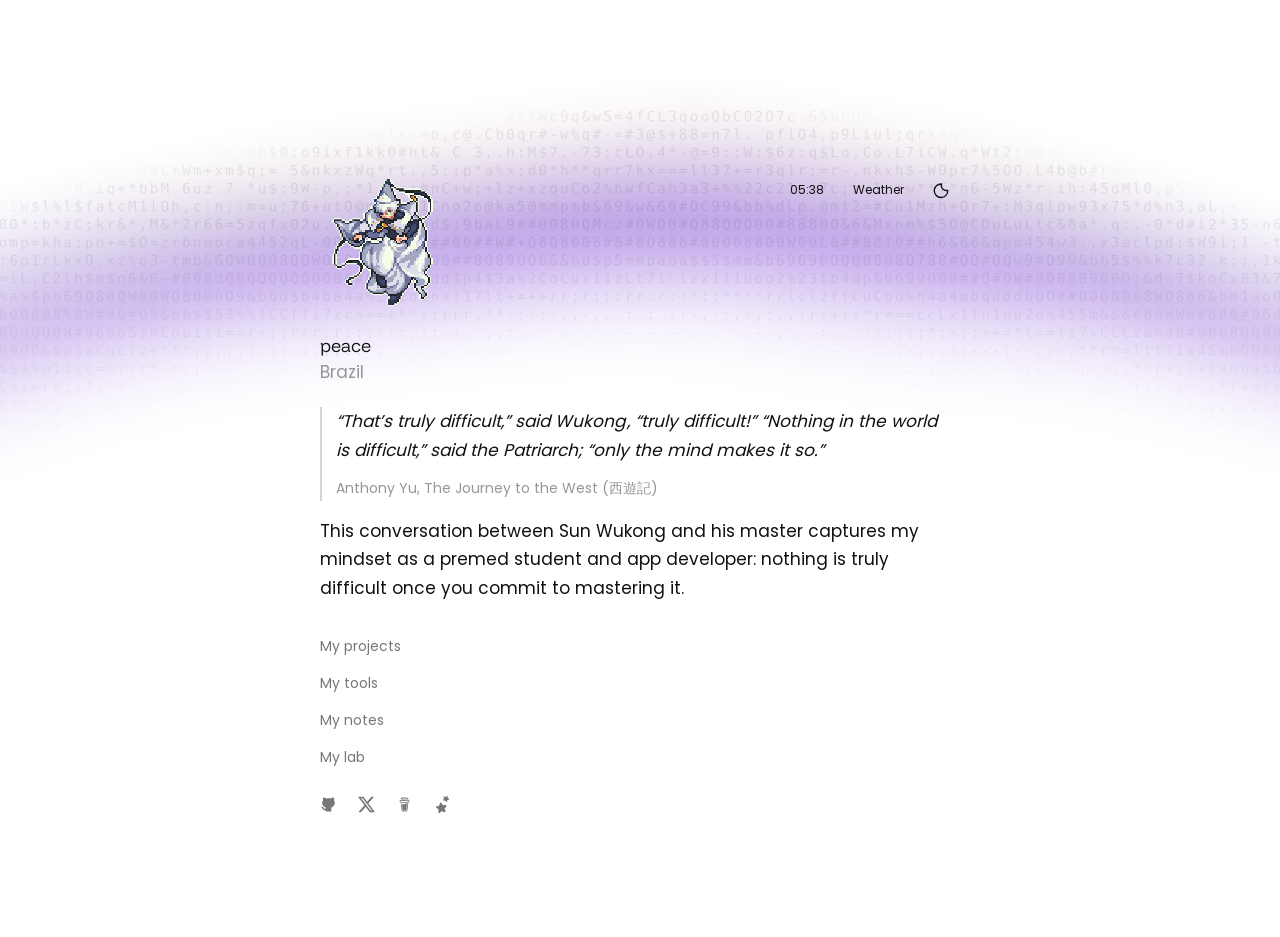
==== commit ac29f5d1: "Images on text and div lines" ====
--- a/index.html
+++ b/index.html
@@ -12,7 +12,7 @@
   <link rel="preconnect" href="https://fonts.googleapis.com" />
   <link rel="preconnect" href="https://fonts.gstatic.com" crossorigin />
   <link rel="stylesheet" href="https://fonts.googleapis.com/css2?family=Funnel+Display:wght@300&display=swap" />
-  <link rel="stylesheet" href="styles.css?v=71" />
+  <link rel="stylesheet" href="styles.css?v=72" />
   <script type="module" src="assets/ambient-background.js?v=37"></script>
   <script type="module" src="assets/target-cursor.js?v=9"></script>
   <script type="module" src="assets/ascii-rain.js?v=6"></script>
@@ -956,6 +956,7 @@
 
     function parseNoteBlocks(review) {
       const blocks = [];
+      const photoPattern = /(\\photo\[[^\]]+\])/g;
       (review || '').replace(/\r\n?/g, '\n').split(/\n\s*\n/).forEach((chunk) => {
         const paragraphLines = [];
         const flushParagraph = () => {
@@ -965,17 +966,53 @@
         };
         chunk.split('\n').forEach((line) => {
           const trimmed = line.trim();
+          if (!trimmed) return;
           if (trimmed.startsWith('>')) {
             flushParagraph();
             const quoteText = trimmed.replace(/^>\s*/, '');
             if (quoteText) blocks.push({ type: 'quote', text: quoteText });
-          } else if (trimmed) {
-            paragraphLines.push(trimmed);
+            return;
           }
+          if (/^-{3,}$/.test(trimmed)) {
+            flushParagraph();
+            blocks.push({ type: 'divider' });
+            return;
+          }
+          if (trimmed.includes('\\photo[')) {
+            trimmed.split(photoPattern).forEach((part) => {
+              const photoMatch = part.match(/^\\photo\[([^\]]+)\]$/);
+              if (photoMatch) {
+                flushParagraph();
+                const name = photoMatch[1].trim();
+                if (name) blocks.push({ type: 'photo', name });
+              } else if (part.trim()) {
+                paragraphLines.push(part.trim());
+              }
+            });
+            return;
+          }
+          paragraphLines.push(trimmed);
         });
         flushParagraph();
       });
       return blocks;
+    }
+
+    function resolveBodyPhoto(note, requestedName) {
+      const target = (requestedName || '').trim().toLowerCase();
+      if (!target) return null;
+      const items = (note.bodyImages || []).map((item) => (
+        typeof item === 'string' ? { name: '', src: item } : item
+      )).filter((item) => item && item.src);
+      return items.find((item) => {
+        const name = (item.name || '').trim().toLowerCase();
+        if (name && name === target) return true;
+        const src = item.src.trim().toLowerCase();
+        if (src === target) return true;
+        const file = src.split('/').pop().split('\\').pop();
+        const stem = file.replace(/\.[^.]+$/, '');
+        return file === target || stem === target;
+      }) || null;
     }
 
     function openNote(note) {
@@ -988,9 +1025,28 @@
       noteModalMeta.textContent = noteMeta(note);
       noteModalMeta.hidden = !noteMeta(note);
       noteModalReview.textContent = '';
-      parseNoteBlocks(note.review).forEach(({ type, text }) => {
-        const element = document.createElement(type === 'quote' ? 'blockquote' : 'p');
-        element.textContent = text;
+      parseNoteBlocks(note.review).forEach((block) => {
+        if (block.type === 'divider') {
+          noteModalReview.appendChild(document.createElement('hr'));
+          return;
+        }
+        if (block.type === 'photo') {
+          const photo = resolveBodyPhoto(note, block.name);
+          if (!photo) return;
+          const figure = document.createElement('figure');
+          figure.className = 'note-modal-photo';
+          const img = document.createElement('img');
+          img.src = photo.src;
+          img.alt = photo.name || note.title;
+          img.loading = 'lazy';
+          img.decoding = 'async';
+          img.addEventListener('load', updateNoteModalScrollbar);
+          figure.appendChild(img);
+          noteModalReview.appendChild(figure);
+          return;
+        }
+        const element = document.createElement(block.type === 'quote' ? 'blockquote' : 'p');
+        element.textContent = block.text;
         noteModalReview.appendChild(element);
       });
 
--- a/styles.css
+++ b/styles.css
@@ -1029,6 +1029,29 @@
 }
 .note-modal-review blockquote:first-child { margin-top: 0; }
 .note-modal-review blockquote:last-child { margin-bottom: 0; }
+.note-modal-review hr {
+  border: 0;
+  height: 1px;
+  margin: 22px 0;
+  background: color-mix(in srgb, var(--ink) 14%, transparent);
+}
+.note-modal-review hr:first-child { margin-top: 0; }
+.note-modal-review hr:last-child { margin-bottom: 0; }
+.note-modal-review .note-modal-photo {
+  margin: 18px 0;
+  display: flex;
+  justify-content: center;
+}
+.note-modal-review .note-modal-photo:first-child { margin-top: 0; }
+.note-modal-review .note-modal-photo:last-child { margin-bottom: 0; }
+.note-modal-review .note-modal-photo img {
+  display: block;
+  max-width: 100%;
+  max-height: 460px;
+  width: auto;
+  height: auto;
+  border-radius: 10px;
+}
 
 @keyframes note-modal-in {
   from { opacity: 0; transform: scale(.98); }
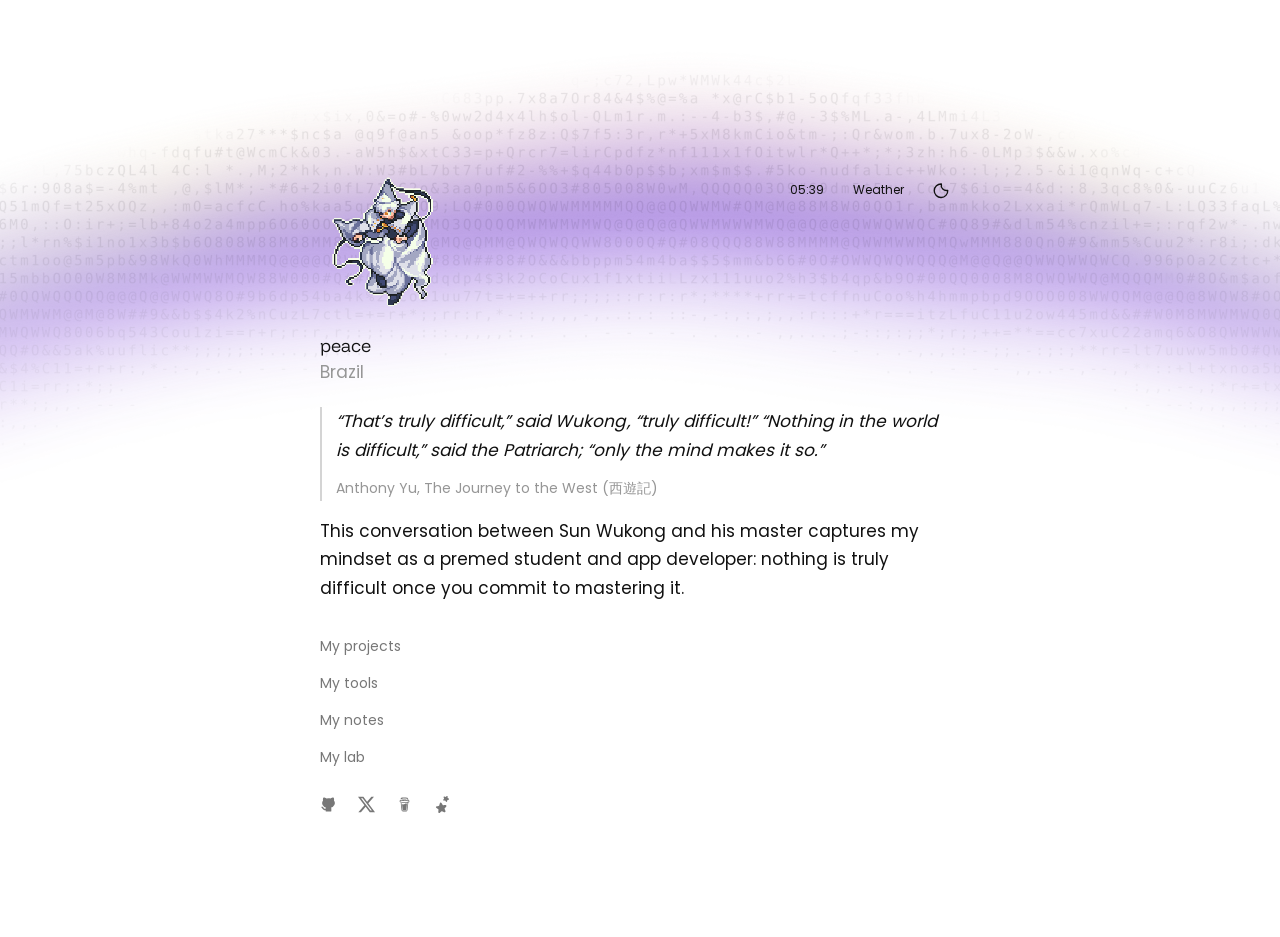
==== commit f242f343: "Parallax Effect" ====
--- a/index.html
+++ b/index.html
@@ -12,7 +12,7 @@
   <link rel="preconnect" href="https://fonts.googleapis.com" />
   <link rel="preconnect" href="https://fonts.gstatic.com" crossorigin />
   <link rel="stylesheet" href="https://fonts.googleapis.com/css2?family=Funnel+Display:wght@300&display=swap" />
-  <link rel="stylesheet" href="styles.css?v=72" />
+  <link rel="stylesheet" href="styles.css?v=73" />
   <script type="module" src="assets/ambient-background.js?v=37"></script>
   <script type="module" src="assets/target-cursor.js?v=9"></script>
   <script type="module" src="assets/ascii-rain.js?v=6"></script>
@@ -983,8 +983,11 @@
               const photoMatch = part.match(/^\\photo\[([^\]]+)\]$/);
               if (photoMatch) {
                 flushParagraph();
-                const name = photoMatch[1].trim();
-                if (name) blocks.push({ type: 'photo', name });
+                const raw = photoMatch[1];
+                const pipe = raw.indexOf('|');
+                const name = (pipe === -1 ? raw : raw.slice(0, pipe)).trim();
+                const title = pipe === -1 ? '' : raw.slice(pipe + 1).trim();
+                if (name) blocks.push({ type: 'photo', name, title });
               } else if (part.trim()) {
                 paragraphLines.push(part.trim());
               }
@@ -1015,7 +1018,141 @@
       }) || null;
     }
 
+    let photoParallaxItems = [];
+    let photoParallaxFrame = 0;
+    let photoParallaxLast = 0;
+    const prefersReducedMotion = window.matchMedia('(prefers-reduced-motion: reduce)');
+
+    function stopPhotoParallax() {
+      if (photoParallaxFrame) {
+        cancelAnimationFrame(photoParallaxFrame);
+        photoParallaxFrame = 0;
+      }
+      photoParallaxItems = [];
+    }
+
+    function stepPhotoParallax(now) {
+      if (!noteModal.open || !photoParallaxItems.length || prefersReducedMotion.matches) {
+        photoParallaxFrame = 0;
+        return;
+      }
+      const dt = Math.min((now - photoParallaxLast) / 1000, 1 / 30);
+      photoParallaxLast = now;
+      const sub = 4;
+      const stepSpring = (s, h) => {
+        const a = -s.k * (s.x - s.t) - s.c * s.v;
+        s.v += a * h;
+        s.x += s.v * h;
+      };
+      const tiltMax = 5.5;
+      const depthMax = 8;
+      photoParallaxItems.forEach((item) => {
+        for (let i = 0; i < sub; i += 1) {
+          const h = dt / sub;
+          item.clock += h;
+          if (item.hover) {
+            item.rx.t = -item.ny * tiltMax;
+            item.ry.t = item.nx * tiltMax;
+            item.g.t = 1;
+          } else {
+            item.rx.t = Math.sin(item.clock * 0.7) * 1.2;
+            item.ry.t = Math.cos(item.clock * 0.55) * 1.8;
+            item.g.t = 0.25;
+          }
+          stepSpring(item.rx, h);
+          stepSpring(item.ry, h);
+          stepSpring(item.g, h);
+        }
+        item.card.style.transform = `rotateX(${item.rx.x.toFixed(3)}deg) rotateY(${item.ry.x.toFixed(3)}deg)`;
+        const ox = item.ry.x / tiltMax;
+        const oy = -item.rx.x / tiltMax;
+        item.img.style.transform = `translate3d(${(ox * depthMax * 0.3).toFixed(2)}px, ${(oy * depthMax * 0.3).toFixed(2)}px, 0) scale(1.06)`;
+        if (item.titleEl) {
+          item.titleEl.style.transform = `translate3d(${(ox * depthMax * 0.9).toFixed(2)}px, ${(oy * depthMax * 0.9).toFixed(2)}px, 0)`;
+        }
+        item.glare.style.setProperty('--g', String(Math.max(0, Math.min(1, item.g.x))));
+        item.glare.style.setProperty('--gx', `${(item.hover ? item.gx : 50 + ox * 24).toFixed(1)}%`);
+        item.glare.style.setProperty('--gy', `${(item.hover ? item.gy : 30 + oy * 24).toFixed(1)}%`);
+      });
+      photoParallaxFrame = requestAnimationFrame(stepPhotoParallax);
+    }
+
+    function startPhotoParallax() {
+      if (photoParallaxFrame || !photoParallaxItems.length || prefersReducedMotion.matches) return;
+      photoParallaxLast = performance.now();
+      photoParallaxFrame = requestAnimationFrame(stepPhotoParallax);
+    }
+
+    function createBodyPhotoFigure(photo, title, fallbackAlt) {
+      const figure = document.createElement('figure');
+      figure.className = 'note-modal-photo';
+      const card = document.createElement('div');
+      card.className = 'note-modal-photo-card';
+
+      const img = document.createElement('img');
+      img.className = 'note-modal-photo-img';
+      img.src = photo.src;
+      img.alt = title || photo.name || fallbackAlt;
+      img.loading = 'lazy';
+      img.decoding = 'async';
+      img.draggable = false;
+      img.addEventListener('load', updateNoteModalScrollbar);
+      card.appendChild(img);
+
+      let titleEl = null;
+      if (title) {
+        const shade = document.createElement('div');
+        shade.className = 'note-modal-photo-shade';
+        shade.setAttribute('aria-hidden', 'true');
+        card.appendChild(shade);
+
+        titleEl = document.createElement('figcaption');
+        titleEl.className = 'note-modal-photo-title';
+        titleEl.textContent = title;
+        card.appendChild(titleEl);
+      }
+
+      const glare = document.createElement('div');
+      glare.className = 'note-modal-photo-glare';
+      glare.setAttribute('aria-hidden', 'true');
+      card.appendChild(glare);
+
+      figure.appendChild(card);
+
+      const item = {
+        card,
+        img,
+        titleEl,
+        glare,
+        hover: false,
+        nx: 0,
+        ny: 0,
+        gx: 50,
+        gy: 30,
+        clock: photoParallaxItems.length * 1.4,
+        rx: { x: 0, v: 0, t: 0, k: 140, c: 18 },
+        ry: { x: 0, v: 0, t: 0, k: 140, c: 18 },
+        g: { x: 0, v: 0, t: 0, k: 180, c: 22 },
+      };
+
+      figure.addEventListener('pointermove', (event) => {
+        if (event.pointerType === 'touch') return;
+        const rect = card.getBoundingClientRect();
+        if (!rect.width || !rect.height) return;
+        item.nx = Math.max(-1, Math.min(1, ((event.clientX - rect.left) / rect.width) * 2 - 1));
+        item.ny = Math.max(-1, Math.min(1, ((event.clientY - rect.top) / rect.height) * 2 - 1));
+        item.gx = (item.nx + 1) * 50;
+        item.gy = (item.ny + 1) * 50;
+        item.hover = true;
+      });
+      figure.addEventListener('pointerleave', () => { item.hover = false; });
+
+      photoParallaxItems.push(item);
+      return figure;
+    }
+
     function openNote(note) {
+      stopPhotoParallax();
       clearNotePreviews();
       notesCategories.classList.add('is-note-preview-suppressed');
       noteModalScroll.scrollTop = 0;
@@ -1033,16 +1170,7 @@
         if (block.type === 'photo') {
           const photo = resolveBodyPhoto(note, block.name);
           if (!photo) return;
-          const figure = document.createElement('figure');
-          figure.className = 'note-modal-photo';
-          const img = document.createElement('img');
-          img.src = photo.src;
-          img.alt = photo.name || note.title;
-          img.loading = 'lazy';
-          img.decoding = 'async';
-          img.addEventListener('load', updateNoteModalScrollbar);
-          figure.appendChild(img);
-          noteModalReview.appendChild(figure);
+          noteModalReview.appendChild(createBodyPhotoFigure(photo, block.title, note.title));
           return;
         }
         const element = document.createElement(block.type === 'quote' ? 'blockquote' : 'p');
@@ -1064,6 +1192,7 @@
         throw error;
       }
       noteModalScroll.scrollTop = 0;
+      startPhotoParallax();
       requestAnimationFrame(updateNoteModalScrollbar);
     }
 
@@ -1181,6 +1310,7 @@
       updateNoteModalScrollbar();
     });
     noteModal.addEventListener('close', () => {
+      stopPhotoParallax();
       unlockNoteBackground();
       clearNotePreviews();
       notesCategories.classList.remove('is-note-preview-suppressed');
--- a/styles.css
+++ b/styles.css
@@ -1041,16 +1041,61 @@
   margin: 18px 0;
   display: flex;
   justify-content: center;
+  perspective: 900px;
 }
 .note-modal-review .note-modal-photo:first-child { margin-top: 0; }
 .note-modal-review .note-modal-photo:last-child { margin-bottom: 0; }
-.note-modal-review .note-modal-photo img {
+.note-modal-review .note-modal-photo-card {
+  position: relative;
+  display: inline-block;
+  max-width: 100%;
+  border-radius: 16px;
+  overflow: hidden;
+  will-change: transform;
+  user-select: none;
+  -webkit-user-select: none;
+}
+.note-modal-review .note-modal-photo-img {
   display: block;
   max-width: 100%;
   max-height: 460px;
   width: auto;
   height: auto;
-  border-radius: 10px;
+  transform: scale(1.06);
+  will-change: transform;
+  pointer-events: none;
+}
+.note-modal-review .note-modal-photo-shade {
+  position: absolute;
+  inset: 0;
+  pointer-events: none;
+  background: linear-gradient(180deg, transparent 48%, rgb(0 0 0 / .52));
+}
+.note-modal-review .note-modal-photo-title {
+  position: absolute;
+  left: 20px;
+  right: 20px;
+  bottom: 18px;
+  pointer-events: none;
+  color: #fff;
+  font-size: clamp(18px, 3.2vw, 24px);
+  font-weight: 500;
+  line-height: 1.15;
+  letter-spacing: -.025em;
+  text-shadow: 0 1px 12px rgb(0 0 0 / .28);
+  will-change: transform;
+}
+.note-modal-review .note-modal-photo-glare {
+  position: absolute;
+  inset: 0;
+  pointer-events: none;
+  opacity: var(--g, 0);
+  background: radial-gradient(240px circle at var(--gx, 50%) var(--gy, 30%), rgb(255 255 255 / .16), transparent 62%);
+  mix-blend-mode: screen;
+}
+@media (prefers-reduced-motion: reduce) {
+  .note-modal-review .note-modal-photo-img { transform: none; }
+  .note-modal-review .note-modal-photo-glare { display: none; }
 }
 
 @keyframes note-modal-in {
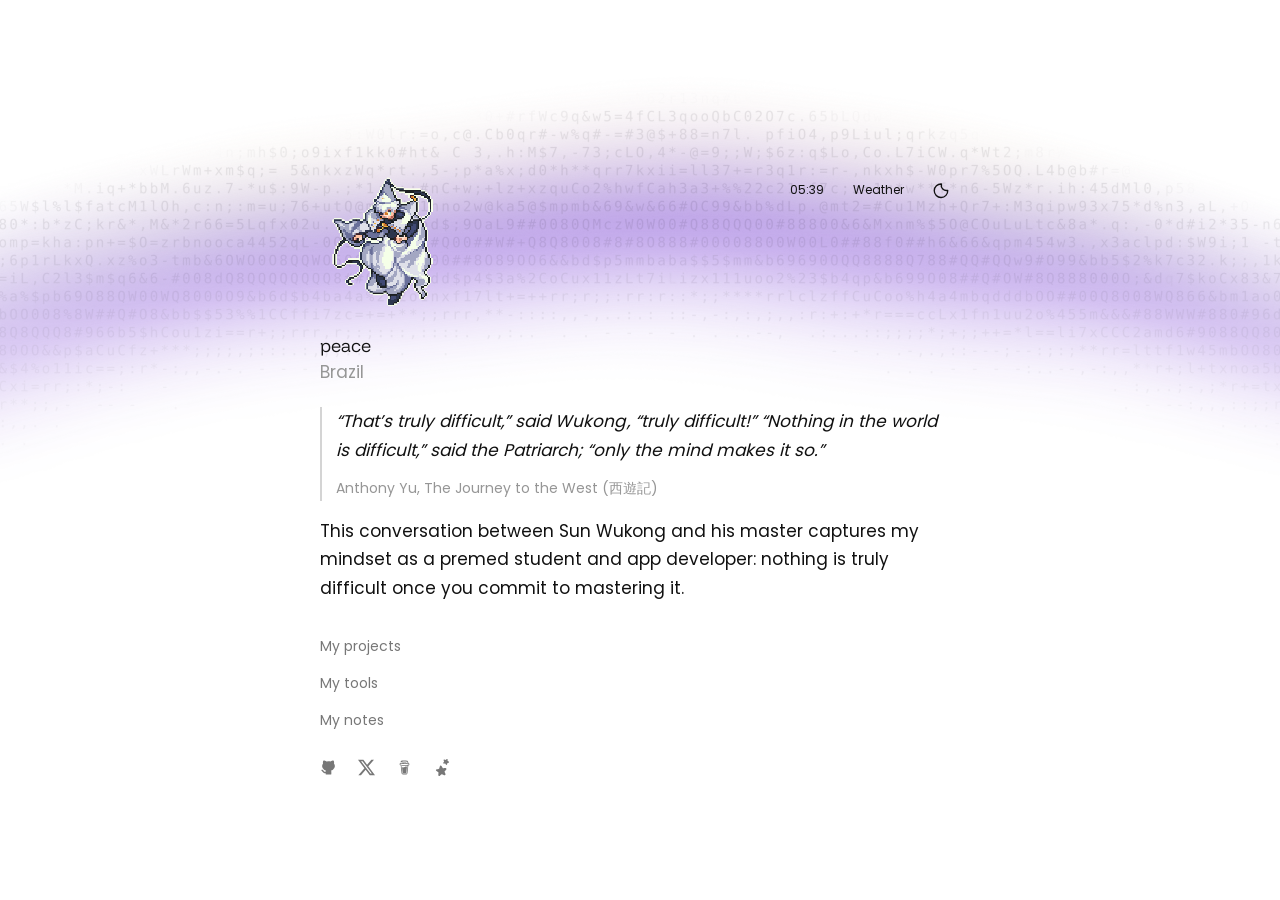
==== commit 1a64bb4c: "Update index.html" ====
--- a/index.html
+++ b/index.html
@@ -293,7 +293,7 @@
         </div>
       </div>
 
-      <div class="lab">
+      <div class="lab" hidden>
         <a class="section-link" href="#lab" data-section="lab">My lab</a>
         <div class="lab-gallery" id="lab-content" hidden>
           <article class="lab-card" id="ascii-rain" aria-labelledby="ascii-rain-title">
@@ -554,7 +554,7 @@
       projects: { title: 'My projects', source: document.querySelector('#project-list') },
       tools: { title: 'My tools', source: document.querySelector('#tool-list') },
       notes: { title: 'My notes', source: document.querySelector('#notes-content') },
-      lab: { title: 'My lab', source: document.querySelector('#lab-content') },
+      // lab: { title: 'My lab', source: document.querySelector('#lab-content') },
     };
     const sourceHomes = Object.fromEntries(Object.entries(collectionSections).map(([key, { source }]) => [key, {
       parent: source.parentNode,
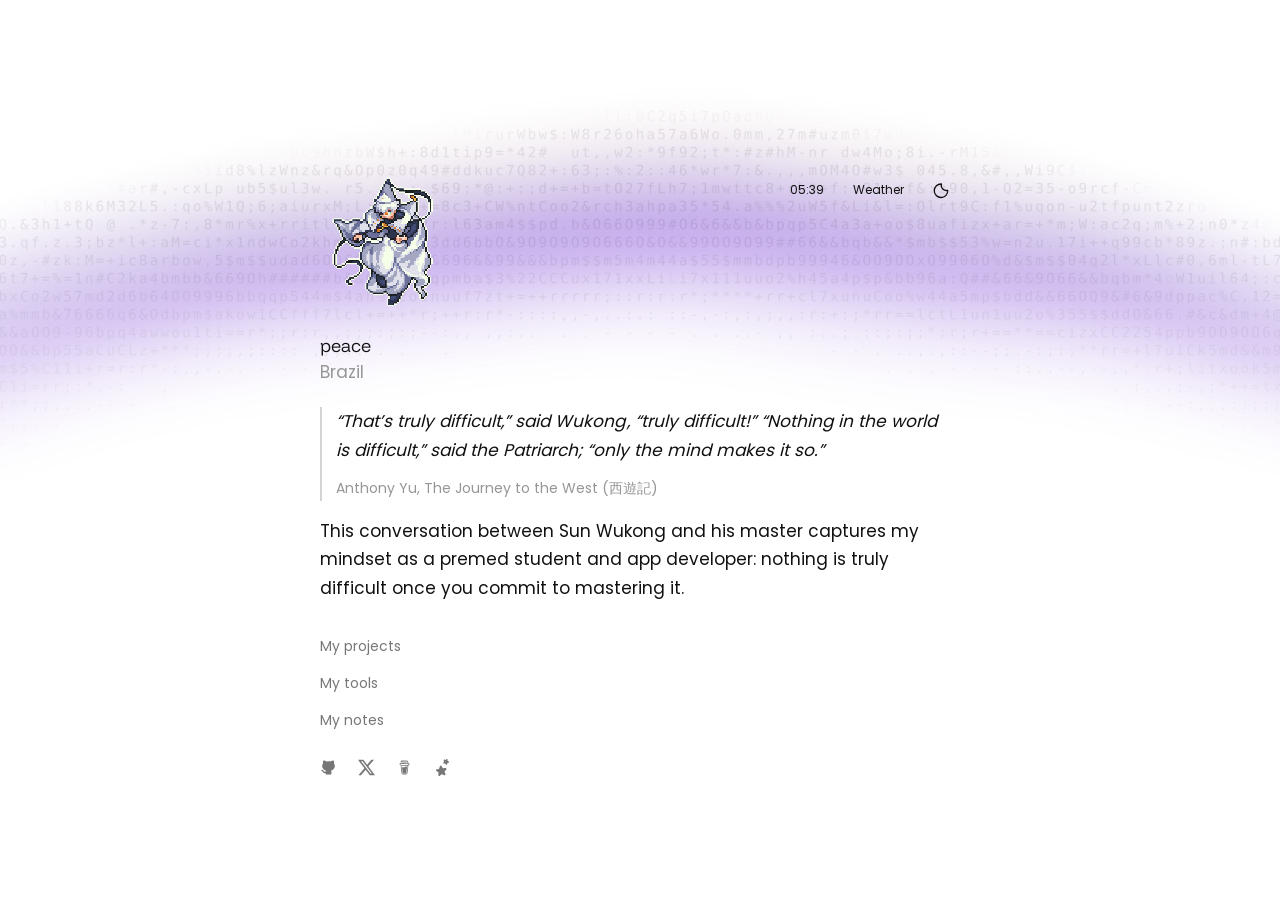
==== commit eac4a445: "Full links" ====
--- a/index.html
+++ b/index.html
@@ -620,9 +620,23 @@
     });
 
     const sectionFromLocation = () => {
-      const section = location.hash.slice(1);
+      const section = location.hash.slice(1).split('/')[0];
       return Object.prototype.hasOwnProperty.call(collectionSections, section) ? section : null;
     };
+
+    const noteSlugFromLocation = () => {
+      const hash = location.hash.slice(1);
+      if (!hash.startsWith('notes/')) return null;
+      const raw = hash.slice('notes/'.length).split('/')[0];
+      if (!raw) return null;
+      try {
+        return decodeURIComponent(raw).trim().toLowerCase() || null;
+      } catch (error) {
+        return raw.trim().toLowerCase() || null;
+      }
+    };
+
+    let syncNoteFromLocation = () => {};
 
     const restoreCollection = () => {
       if (!activeCollection) return;
@@ -705,7 +719,10 @@
       });
     };
 
-    const syncCollectionFromLocation = ({ focus = false, animate = true } = {}) => navigateCollection(sectionFromLocation(), { focus, animate });
+    const syncCollectionFromLocation = ({ focus = false, animate = true } = {}) => {
+      navigateCollection(sectionFromLocation(), { focus, animate });
+      syncNoteFromLocation();
+    };
 
     sectionLinks.forEach((link) => {
       link.addEventListener('click', (event) => {
@@ -1151,13 +1168,30 @@
       return figure;
     }
 
-    function openNote(note) {
+    let activeNote = null;
+    let activeNoteSlug = null;
+    let closingNoteFromLocation = false;
+    let noteEntries = [];
+
+    function slugifyNoteTitle(value) {
+      return (value || 'note')
+        .toLowerCase()
+        .normalize('NFD')
+        .replace(/[\u0300-\u036f]/g, '')
+        .replace(/[^a-z0-9]+/g, '-')
+        .replace(/^-|-$/g, '') || 'note';
+    }
+
+    function openNote(note, { updateUrl = true } = {}) {
       stopPhotoParallax();
       clearNotePreviews();
       notesCategories.classList.add('is-note-preview-suppressed');
       noteModalScroll.scrollTop = 0;
       closeNoteModal.classList.remove('is-dropped');
       const images = (note.images || []).filter(Boolean);
+      const entry = noteEntries.find((item) => item.note === note);
+      activeNote = note;
+      activeNoteSlug = entry ? entry.slug : slugifyNoteTitle(note.title);
       noteModalTitle.textContent = note.title;
       noteModalMeta.textContent = noteMeta(note);
       noteModalMeta.hidden = !noteMeta(note);
@@ -1191,15 +1225,50 @@
         unlockNoteBackground();
         throw error;
       }
+      document.title = `${note.title} · My notes · peace`;
+      if (updateUrl) {
+        const targetHash = `#notes/${activeNoteSlug}`;
+        if (location.hash !== targetHash) {
+          history.pushState({ peaceSection: 'notes', peaceNote: activeNoteSlug }, '', targetHash);
+        }
+      }
       noteModalScroll.scrollTop = 0;
       startPhotoParallax();
       requestAnimationFrame(updateNoteModalScrollbar);
     }
 
+    syncNoteFromLocation = () => {
+      const slug = noteSlugFromLocation();
+      if (!slug) {
+        if (noteModal.open) {
+          closingNoteFromLocation = true;
+          noteModal.close();
+          closingNoteFromLocation = false;
+        }
+        return;
+      }
+      const match = noteEntries.find((item) => item.slug === slug || (item.note.id || '').toLowerCase() === slug);
+      if (!match) return;
+      if (noteModal.open && activeNote === match.note) return;
+      openNote(match.note, { updateUrl: false });
+    };
+
     function renderNotes(data) {
       notesCategories.textContent = '';
       const categories = data.categories || [];
       const notes = (data.notes || []).filter((note) => note.archived !== true);
+      const usedSlugs = new Set();
+      noteEntries = notes.map((note) => {
+        const base = slugifyNoteTitle(note.title);
+        let slug = base;
+        let n = 2;
+        while (usedSlugs.has(slug)) {
+          slug = `${base}-${n}`;
+          n += 1;
+        }
+        usedSlugs.add(slug);
+        return { note, slug };
+      });
       categories.forEach((category) => {
         const section = document.createElement('section');
         section.className = 'notes-category';
@@ -1257,6 +1326,7 @@
         section.appendChild(list);
         notesCategories.appendChild(section);
       });
+      syncNoteFromLocation();
     }
 
     const draftPreview = new URLSearchParams(location.search).get('preview') === 'draft';
@@ -1314,6 +1384,13 @@
       unlockNoteBackground();
       clearNotePreviews();
       notesCategories.classList.remove('is-note-preview-suppressed');
+      activeNote = null;
+      activeNoteSlug = null;
+      document.title = activeCollection ? `${collectionSections[activeCollection].title} · peace` : 'peace';
+      if (!closingNoteFromLocation && noteSlugFromLocation()) {
+        if (history.state?.peaceNote) history.back();
+        else history.replaceState(null, '', '#notes');
+      }
     });
     noteModal.addEventListener('click', (event) => {
       if (event.target === noteModal) noteModal.close();
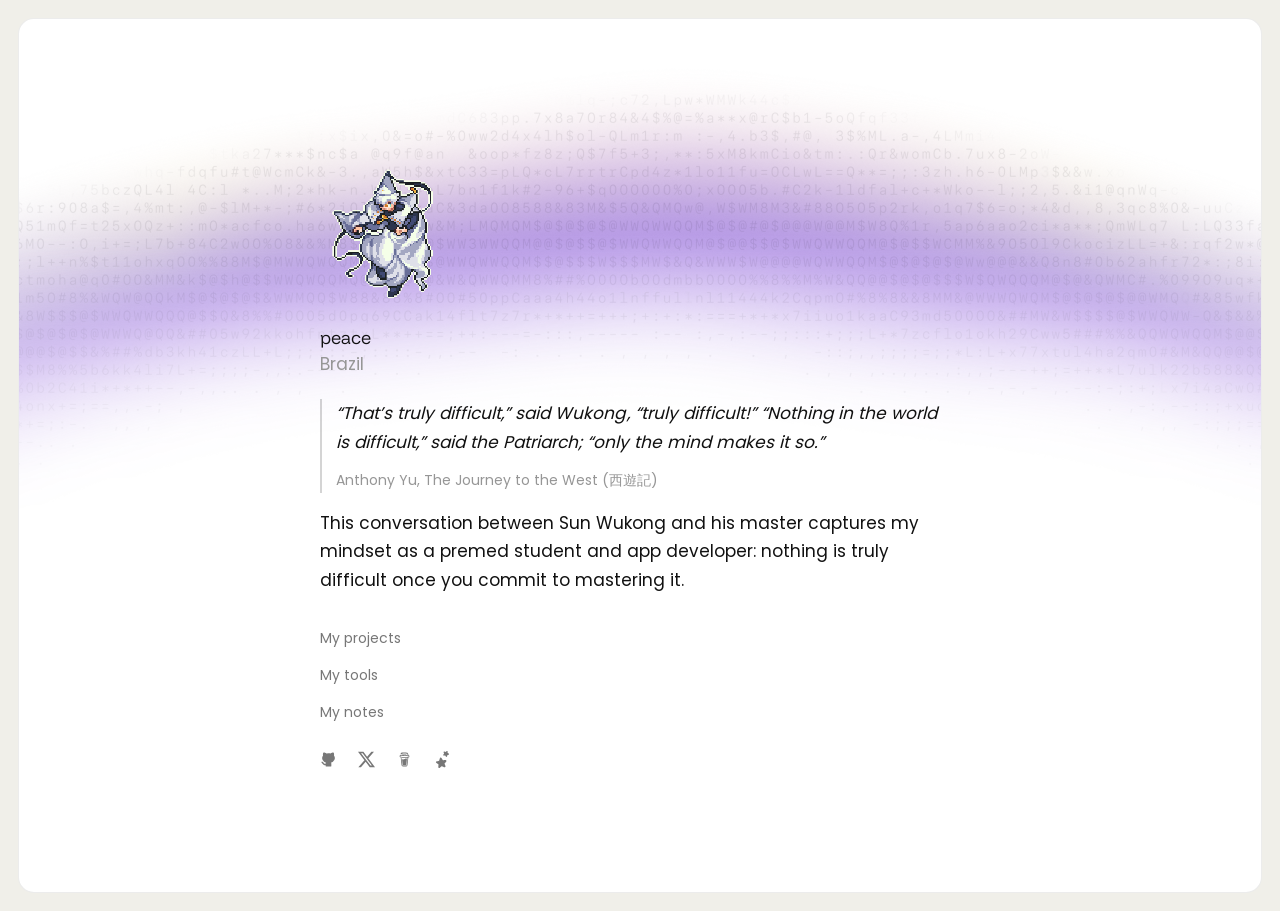
==== commit 7de84421: "Small changes" ====
--- a/index.html
+++ b/index.html
@@ -9,11 +9,12 @@
   <title>peace</title>
   <link rel="icon" href="assets/favicon.svg" type="image/svg+xml" />
   <link rel="preload" href="assets/fonts/poppins-400.woff2" as="font" type="font/woff2" crossorigin />
+  <link rel="preload" href="assets/fonts/paper-mono.woff2" as="font" type="font/woff2" crossorigin />
   <link rel="preconnect" href="https://fonts.googleapis.com" />
   <link rel="preconnect" href="https://fonts.gstatic.com" crossorigin />
   <link rel="stylesheet" href="https://fonts.googleapis.com/css2?family=Funnel+Display:wght@300&display=swap" />
-  <link rel="stylesheet" href="styles.css?v=73" />
-  <script type="module" src="assets/ambient-background.js?v=37"></script>
+  <link rel="stylesheet" href="styles.css?v=81" />
+  <script type="module" src="assets/ambient-background.js?v=43"></script>
   <script type="module" src="assets/target-cursor.js?v=9"></script>
   <script type="module" src="assets/ascii-rain.js?v=6"></script>
   <link rel="stylesheet" href="assets/pong.css?v=19" />
@@ -28,8 +29,8 @@
 </head>
 
 <body class="home-page">
-  <div class="ambient-background" aria-hidden="true"><canvas class="gradient-ascii-canvas"></canvas></div>
-  <main>
+  <div class="site-frame">
+    <div class="ambient-background" aria-hidden="true"><canvas class="gradient-ascii-canvas"></canvas></div>
     <div class="header-controls">
       <button class="clock-toggle" type="button" aria-label="Your local time. Switch to AM/PM format"
         aria-pressed="false"><time class="local-clock">--:--</time><span class="control-hover-shape clock-hover-shape"
@@ -66,6 +67,7 @@
         </span>
       </button>
     </div>
+    <main>
     <div class="home-content">
       <header>
         <div class="art-credit">
@@ -397,7 +399,8 @@
       </header>
       <div class="collection-content" aria-live="polite"></div>
     </section>
-  </main>
+    </main>
+  </div>
   <section class="studyhub-coming-soon" id="studyhub-coming-soon" hidden role="dialog" aria-modal="true"
     aria-labelledby="studyhub-coming-soon-copy">
     <div class="coming-soon-qifrey-motion"></div>
--- a/styles.css
+++ b/styles.css
@@ -4,7 +4,16 @@
   font-display: swap;
 }
 
+@font-face {
+  font-family: "Paper Mono";
+  src: url("assets/fonts/paper-mono.woff2") format("woff2");
+  font-weight: 100 800;
+  font-display: swap;
+}
+
 :root {
+  --outer-bg: #f0efe9;
+  --frame-border: rgb(17 17 17 / .08);
   --page: #fff;
   --studyhub-icon-body: #6b6965;
   --studyhub-icon-eyes: #fff;
@@ -20,6 +29,8 @@
 }
 
 :root[data-theme="dark"] {
+  --outer-bg: #0f0f0f;
+  --frame-border: rgb(255 255 255 / .09);
   --page: #171717;
   --studyhub-icon-body: #b8b5b0;
   --studyhub-icon-eyes: #151515;
@@ -36,6 +47,8 @@
 
 @media (prefers-color-scheme: dark) {
   :root:not([data-theme="light"]) {
+    --outer-bg: #0f0f0f;
+    --frame-border: rgb(255 255 255 / .09);
     --page: #171717;
     --studyhub-icon-body: #b8b5b0;
     --studyhub-icon-eyes: #151515;
@@ -117,11 +130,11 @@
   .target-cursor { display: none; }
 }
 
-/* Some browsers derive their tab tint from the document surface. */
-html { background-color: var(--browser-theme, var(--page)); }
+/* Sober outer canvas framing the site container. */
+html { background-color: var(--outer-bg); }
 body {
   margin: 0;
-  background: var(--browser-theme, var(--page));
+  background: var(--outer-bg);
   color: var(--ink);
   font-family: Poppins, Arial, sans-serif;
   font-size: 17px;
@@ -130,22 +143,28 @@
 }
 
 .home-page {
+  --frame-gap: clamp(10px, 1.5vw, 18px);
+  display: flex;
+  flex-direction: column;
   isolation: isolate;
   min-height: 100svh;
+  padding: var(--frame-gap);
   position: relative;
   -webkit-user-select: none;
   user-select: none;
 }
-/* Keep the page beneath the translucent sky while exposing its top color to
-   browsers that tint their toolbar from the body's background-color. */
-.home-page::before {
-  content: '';
-  position: absolute;
-  inset: 0;
-  z-index: -2;
+
+.site-frame {
+  position: relative;
+  isolation: isolate;
+  flex: 1 0 auto;
+  width: 100%;
+  margin: 0 auto;
   background: var(--page);
-  pointer-events: none;
-  transition: background-color .45s ease;
+  border: 1px solid var(--frame-border);
+  border-radius: 16px;
+  overflow: clip;
+  transition: background-color .45s ease, border-color .45s ease;
 }
 html.is-note-modal-open { overflow: hidden; overscroll-behavior: none; }
 .home-page.is-note-modal-open {
@@ -155,7 +174,8 @@
   width: var(--note-page-width);
   overflow: hidden;
 }
-.home-page.is-note-modal-open main { opacity: .16; }
+.home-page.is-note-modal-open main,
+.home-page.is-note-modal-open .header-controls { opacity: .16; }
 
 /* The sky remains live while the page crossfades and Qifrey travels between positions. */
 :root { view-transition-name: none; }
@@ -186,7 +206,7 @@
   overflow: hidden;
   pointer-events: none;
   position: absolute;
-  z-index: -1;
+  z-index: 0;
 }
 
 /* Keep the page surface while modules load; the renderer has its own entrance.
@@ -194,8 +214,8 @@
 .ambient-background.is-fallback {
   background: radial-gradient(ellipse at 50% 0%, var(--ambient-sky), var(--ambient-edge) 48%, transparent 80%);
 }
-.ambient-background.has-renderer { background: none; }
-.ambient-background[data-mode="light"] { opacity: .65; }
+.ambient-background.has-renderer { background: none; opacity: 1; }
+.ambient-background[data-mode="light"]:not(.has-renderer) { opacity: .65; }
 .home-page.is-lab-open .ambient-background { opacity: .18; }
 .ambient-background.is-note-open,
 .ambient-background.is-pong-open {
@@ -206,8 +226,10 @@
   mask-image: linear-gradient(to bottom, #000 65%, transparent 100%);
   -webkit-mask-image: linear-gradient(to bottom, #000 65%, transparent 100%);
 }
-.ambient-background.is-note-open[data-mode="light"],
-.ambient-background.is-pong-open[data-mode="light"] { opacity: .72; }
+.ambient-background.has-renderer.is-note-open,
+.ambient-background.has-renderer.is-pong-open { opacity: 1; }
+.ambient-background.is-note-open[data-mode="light"]:not(.has-renderer),
+.ambient-background.is-pong-open[data-mode="light"]:not(.has-renderer) { opacity: .72; }
 .gradient-ascii-canvas { display: block; height: 100%; width: 100%; }
 
 h1,
@@ -255,9 +277,10 @@
 
 main {
   position: relative;
+  z-index: 1;
   width: min(640px, calc(100% - 48px));
   margin: 0 auto;
-  padding: clamp(150px, 19vh, 250px) 0 120px;
+  padding: clamp(120px, 16vh, 210px) 0 120px;
   transition: opacity .18s ease;
 }
 
@@ -1049,7 +1072,7 @@
   position: relative;
   display: inline-block;
   max-width: 100%;
-  border-radius: 16px;
+  border-radius: 8px;
   overflow: hidden;
   will-change: transform;
   user-select: none;
@@ -1158,12 +1181,13 @@
   color: var(--ink);
   cursor: pointer;
   display: flex;
-  font-family: inherit;
-  font-size: 12px;
+  font-family: "Paper Mono", ui-monospace, SFMono-Regular, Menlo, Consolas, monospace;
+  font-size: 14px;
   font-variant-numeric: tabular-nums;
-  line-height: 1.4;
+  font-weight: 400;
+  line-height: 1;
   min-height: 38px;
-  padding: 0 10px;
+  padding: 0 6px;
   transition: color .45s ease;
   white-space: nowrap;
 }
@@ -1285,10 +1309,12 @@
   --control-outline-gap: 3px;
   align-items: center;
   display: flex;
-  gap: 8px;
-  position: absolute;
-  right: 0;
-  top: clamp(150px, 19vh, 250px);
+  gap: 6px;
+  opacity: var(--ascii-controls-reveal, 1);
+  position: absolute;
+  right: clamp(16px, 2.4vw, 28px);
+  top: calc(var(--ascii-row-center, 34px) - 19px);
+  transition: opacity .18s ease;
   z-index: 3;
 }
 
@@ -1745,7 +1771,11 @@
 }
 
 @media (max-width: 600px) {
-  .header-controls { top: 120px; }
+  .home-page { --frame-gap: 8px; }
+  .site-frame { border-radius: 14px; }
+  .header-controls { gap: 8px; opacity: 1; right: 24px; top: 120px; }
+  .clock-toggle,
+  .weather-button { font-size: 12px; padding: 0 10px; }
   .collection-header { margin-bottom: 24px; }
   .collection-title-row { gap: 10px; }
   .collection-qifrey-motion { height: 42px; width: 42px; }
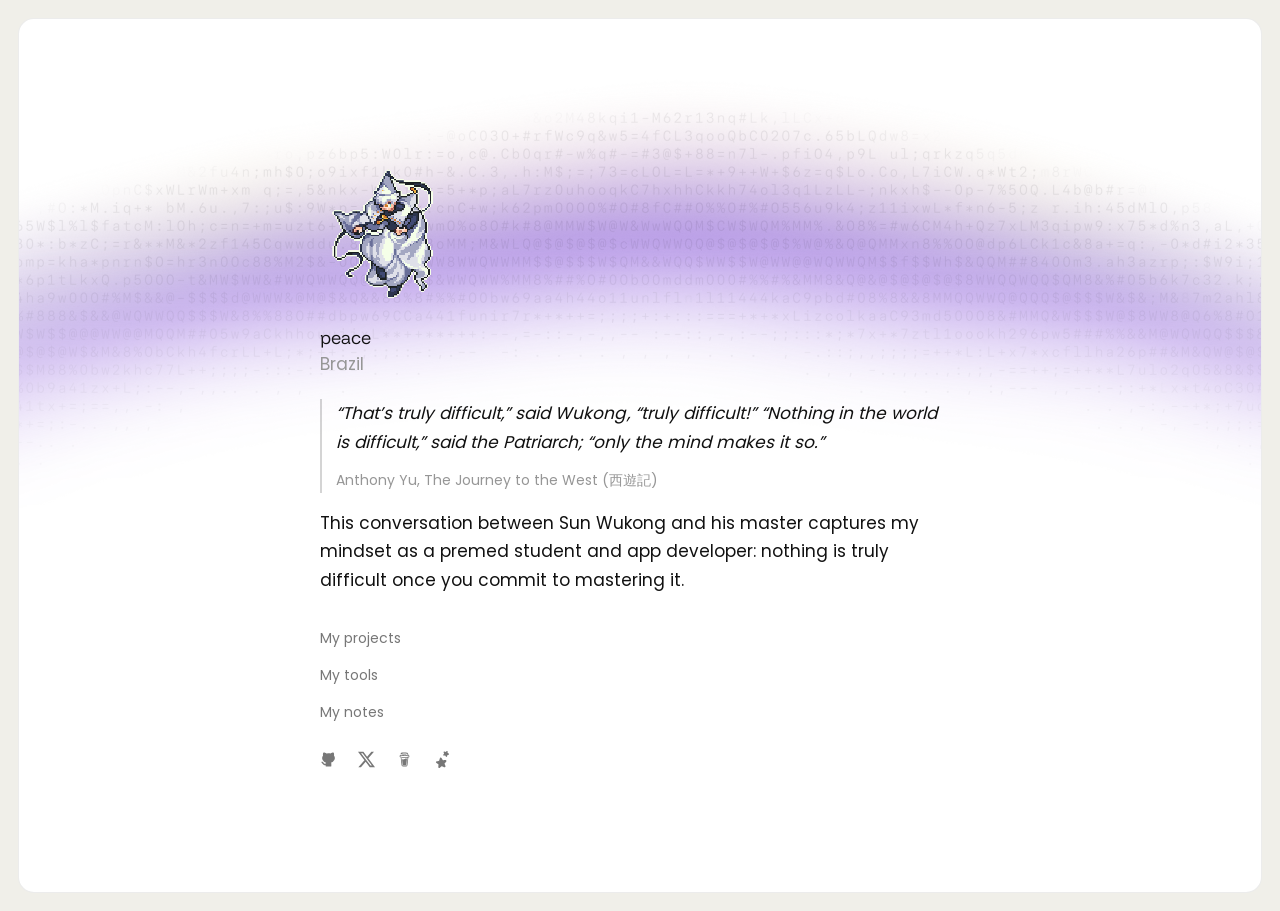
==== commit b92a92e1: "New background" ====
--- a/index.html
+++ b/index.html
@@ -4,7 +4,7 @@
 <head>
   <meta charset="UTF-8" />
   <meta name="viewport" content="width=device-width, initial-scale=1.0" />
-  <meta name="theme-color" content="#ffffff" />
+  <meta name="theme-color" content="#f0efe9" />
   <meta name="description" content="peace – a peaceful developer" />
   <title>peace</title>
   <link rel="icon" href="assets/favicon.svg" type="image/svg+xml" />
@@ -14,7 +14,7 @@
   <link rel="preconnect" href="https://fonts.gstatic.com" crossorigin />
   <link rel="stylesheet" href="https://fonts.googleapis.com/css2?family=Funnel+Display:wght@300&display=swap" />
   <link rel="stylesheet" href="styles.css?v=81" />
-  <script type="module" src="assets/ambient-background.js?v=43"></script>
+  <script type="module" src="assets/ambient-background.js?v=44"></script>
   <script type="module" src="assets/target-cursor.js?v=9"></script>
   <script type="module" src="assets/ascii-rain.js?v=6"></script>
   <link rel="stylesheet" href="assets/pong.css?v=19" />
@@ -24,6 +24,9 @@
     try {
       const stored = localStorage.getItem('theme');
       if (stored === 'light' || stored === 'dark') document.documentElement.dataset.theme = stored;
+      const dark = stored === 'dark' || (stored !== 'light' && window.matchMedia('(prefers-color-scheme: dark)').matches);
+      const themeMeta = document.querySelector('meta[name="theme-color"]');
+      if (themeMeta) themeMeta.content = dark ? '#0f0f0f' : '#f0efe9';
     } catch (error) { }
   </script>
 </head>
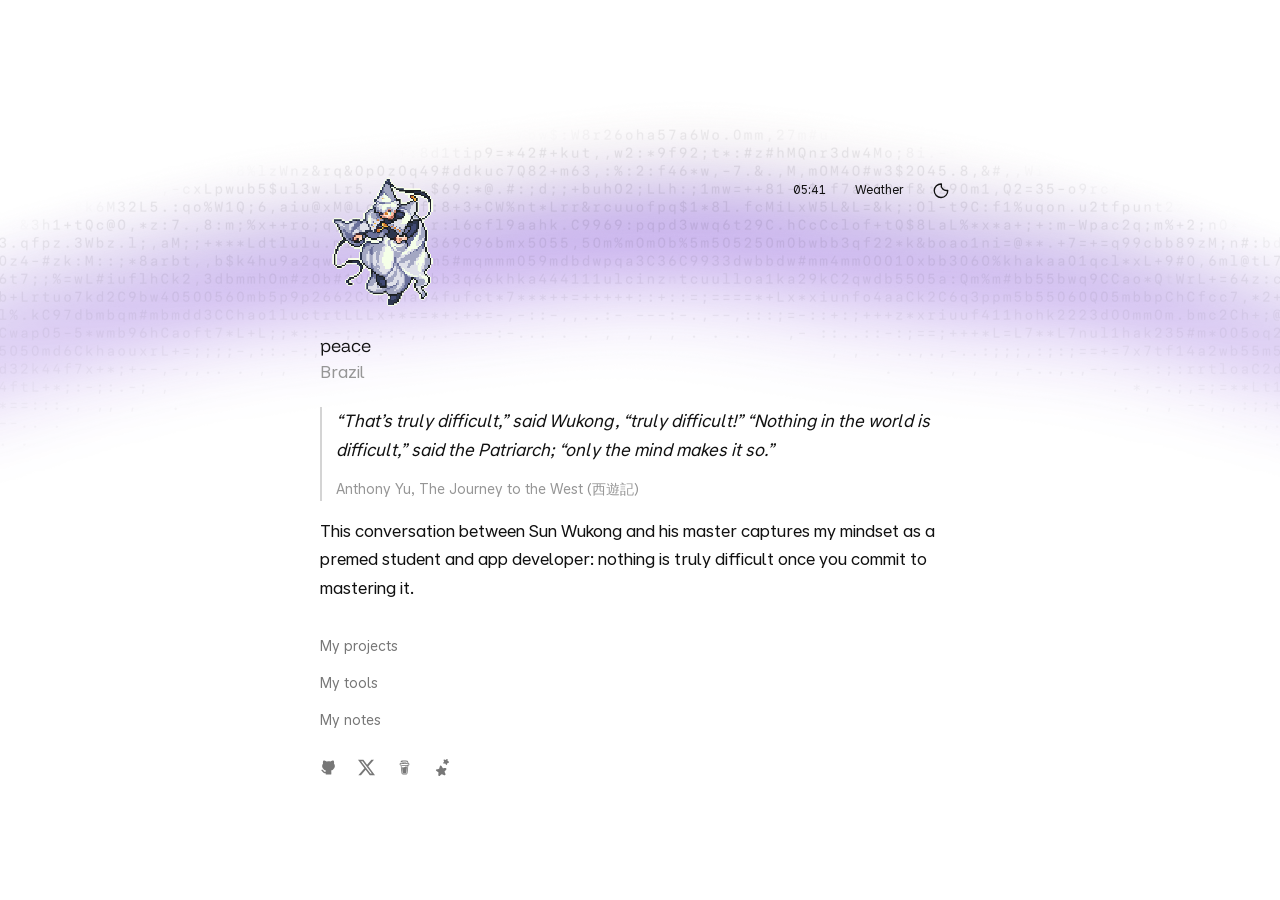
==== commit e39bad91: "New design and fonts" ====
--- a/index.html
+++ b/index.html
@@ -4,19 +4,19 @@
 <head>
   <meta charset="UTF-8" />
   <meta name="viewport" content="width=device-width, initial-scale=1.0" />
-  <meta name="theme-color" content="#f0efe9" />
+  <meta name="theme-color" content="#ffffff" />
   <meta name="description" content="peace – a peaceful developer" />
   <title>peace</title>
   <link rel="icon" href="assets/favicon.svg" type="image/svg+xml" />
-  <link rel="preload" href="assets/fonts/poppins-400.woff2" as="font" type="font/woff2" crossorigin />
+  <link rel="preload" href="assets/fonts/AlloVariable-400to700-Round35.ttf" as="font" type="font/ttf" crossorigin />
   <link rel="preload" href="assets/fonts/paper-mono.woff2" as="font" type="font/woff2" crossorigin />
   <link rel="preconnect" href="https://fonts.googleapis.com" />
   <link rel="preconnect" href="https://fonts.gstatic.com" crossorigin />
   <link rel="stylesheet" href="https://fonts.googleapis.com/css2?family=Funnel+Display:wght@300&display=swap" />
-  <link rel="stylesheet" href="styles.css?v=81" />
-  <script type="module" src="assets/ambient-background.js?v=44"></script>
+  <link rel="stylesheet" href="styles.css?v=75" />
+  <script type="module" src="assets/ambient-background.js?v=38"></script>
   <script type="module" src="assets/target-cursor.js?v=9"></script>
-  <script type="module" src="assets/ascii-rain.js?v=6"></script>
+  <script type="module" src="assets/ascii-rain.js?v=7"></script>
   <link rel="stylesheet" href="assets/pong.css?v=19" />
   <script type="module" src="assets/pong.js?v=20"></script>
   <script>
@@ -24,16 +24,13 @@
     try {
       const stored = localStorage.getItem('theme');
       if (stored === 'light' || stored === 'dark') document.documentElement.dataset.theme = stored;
-      const dark = stored === 'dark' || (stored !== 'light' && window.matchMedia('(prefers-color-scheme: dark)').matches);
-      const themeMeta = document.querySelector('meta[name="theme-color"]');
-      if (themeMeta) themeMeta.content = dark ? '#0f0f0f' : '#f0efe9';
     } catch (error) { }
   </script>
 </head>
 
 <body class="home-page">
-  <div class="site-frame">
-    <div class="ambient-background" aria-hidden="true"><canvas class="gradient-ascii-canvas"></canvas></div>
+  <div class="ambient-background" aria-hidden="true"><canvas class="gradient-ascii-canvas"></canvas></div>
+  <main>
     <div class="header-controls">
       <button class="clock-toggle" type="button" aria-label="Your local time. Switch to AM/PM format"
         aria-pressed="false"><time class="local-clock">--:--</time><span class="control-hover-shape clock-hover-shape"
@@ -70,7 +67,6 @@
         </span>
       </button>
     </div>
-    <main>
     <div class="home-content">
       <header>
         <div class="art-credit">
@@ -402,8 +398,7 @@
       </header>
       <div class="collection-content" aria-live="polite"></div>
     </section>
-    </main>
-  </div>
+  </main>
   <section class="studyhub-coming-soon" id="studyhub-coming-soon" hidden role="dialog" aria-modal="true"
     aria-labelledby="studyhub-coming-soon-copy">
     <div class="coming-soon-qifrey-motion"></div>
--- a/styles.css
+++ b/styles.css
@@ -1,19 +1,20 @@
 @font-face {
-  font-family: Poppins;
-  src: url("assets/fonts/poppins-400.woff2") format("woff2");
+  font-family: Allo;
+  src: url("assets/fonts/AlloVariable-400to700-Round35.ttf") format("truetype");
+  font-weight: 400 700;
+  font-style: normal;
   font-display: swap;
 }
 
 @font-face {
   font-family: "Paper Mono";
   src: url("assets/fonts/paper-mono.woff2") format("woff2");
-  font-weight: 100 800;
+  font-weight: 400;
+  font-style: normal;
   font-display: swap;
 }
 
 :root {
-  --outer-bg: #f0efe9;
-  --frame-border: rgb(17 17 17 / .08);
   --page: #fff;
   --studyhub-icon-body: #6b6965;
   --studyhub-icon-eyes: #fff;
@@ -29,8 +30,6 @@
 }
 
 :root[data-theme="dark"] {
-  --outer-bg: #0f0f0f;
-  --frame-border: rgb(255 255 255 / .09);
   --page: #171717;
   --studyhub-icon-body: #b8b5b0;
   --studyhub-icon-eyes: #151515;
@@ -47,8 +46,6 @@
 
 @media (prefers-color-scheme: dark) {
   :root:not([data-theme="light"]) {
-    --outer-bg: #0f0f0f;
-    --frame-border: rgb(255 255 255 / .09);
     --page: #171717;
     --studyhub-icon-body: #b8b5b0;
     --studyhub-icon-eyes: #151515;
@@ -130,41 +127,35 @@
   .target-cursor { display: none; }
 }
 
-/* Sober outer canvas framing the site container. */
-html { background-color: var(--outer-bg); }
+/* Some browsers derive their tab tint from the document surface. */
+html { background-color: var(--browser-theme, var(--page)); }
 body {
   margin: 0;
-  background: var(--outer-bg);
+  background: var(--browser-theme, var(--page));
   color: var(--ink);
-  font-family: Poppins, Arial, sans-serif;
+  font-family: Allo, Arial, sans-serif;
   font-size: 17px;
   line-height: 1.7;
   transition: background-color .45s ease, color .45s ease;
 }
 
 .home-page {
-  --frame-gap: clamp(10px, 1.5vw, 18px);
-  display: flex;
-  flex-direction: column;
   isolation: isolate;
   min-height: 100svh;
-  padding: var(--frame-gap);
   position: relative;
   -webkit-user-select: none;
   user-select: none;
 }
-
-.site-frame {
-  position: relative;
-  isolation: isolate;
-  flex: 1 0 auto;
-  width: 100%;
-  margin: 0 auto;
+/* Keep the page beneath the translucent sky while exposing its top color to
+   browsers that tint their toolbar from the body's background-color. */
+.home-page::before {
+  content: '';
+  position: absolute;
+  inset: 0;
+  z-index: -2;
   background: var(--page);
-  border: 1px solid var(--frame-border);
-  border-radius: 16px;
-  overflow: clip;
-  transition: background-color .45s ease, border-color .45s ease;
+  pointer-events: none;
+  transition: background-color .45s ease;
 }
 html.is-note-modal-open { overflow: hidden; overscroll-behavior: none; }
 .home-page.is-note-modal-open {
@@ -174,8 +165,7 @@
   width: var(--note-page-width);
   overflow: hidden;
 }
-.home-page.is-note-modal-open main,
-.home-page.is-note-modal-open .header-controls { opacity: .16; }
+.home-page.is-note-modal-open main { opacity: .16; }
 
 /* The sky remains live while the page crossfades and Qifrey travels between positions. */
 :root { view-transition-name: none; }
@@ -206,7 +196,7 @@
   overflow: hidden;
   pointer-events: none;
   position: absolute;
-  z-index: 0;
+  z-index: -1;
 }
 
 /* Keep the page surface while modules load; the renderer has its own entrance.
@@ -214,8 +204,8 @@
 .ambient-background.is-fallback {
   background: radial-gradient(ellipse at 50% 0%, var(--ambient-sky), var(--ambient-edge) 48%, transparent 80%);
 }
-.ambient-background.has-renderer { background: none; opacity: 1; }
-.ambient-background[data-mode="light"]:not(.has-renderer) { opacity: .65; }
+.ambient-background.has-renderer { background: none; }
+.ambient-background[data-mode="light"] { opacity: .65; }
 .home-page.is-lab-open .ambient-background { opacity: .18; }
 .ambient-background.is-note-open,
 .ambient-background.is-pong-open {
@@ -226,10 +216,8 @@
   mask-image: linear-gradient(to bottom, #000 65%, transparent 100%);
   -webkit-mask-image: linear-gradient(to bottom, #000 65%, transparent 100%);
 }
-.ambient-background.has-renderer.is-note-open,
-.ambient-background.has-renderer.is-pong-open { opacity: 1; }
-.ambient-background.is-note-open[data-mode="light"]:not(.has-renderer),
-.ambient-background.is-pong-open[data-mode="light"]:not(.has-renderer) { opacity: .72; }
+.ambient-background.is-note-open[data-mode="light"],
+.ambient-background.is-pong-open[data-mode="light"] { opacity: .72; }
 .gradient-ascii-canvas { display: block; height: 100%; width: 100%; }
 
 h1,
@@ -277,10 +265,9 @@
 
 main {
   position: relative;
-  z-index: 1;
   width: min(640px, calc(100% - 48px));
   margin: 0 auto;
-  padding: clamp(120px, 16vh, 210px) 0 120px;
+  padding: clamp(150px, 19vh, 250px) 0 120px;
   transition: opacity .18s ease;
 }
 
@@ -350,7 +337,7 @@
 }
 
 h1 {
-  font-family: "Funnel Display", Poppins, Arial, sans-serif;
+  font-family: "Funnel Display", Allo, Arial, sans-serif;
   margin: 0;
   font-size: 18px;
   font-weight: 300;
@@ -449,7 +436,7 @@
 
 .project-category-title {
   color: var(--muted);
-  font-family: "Funnel Display", Poppins, Arial, sans-serif;
+  font-family: Allo, Arial, sans-serif;
   font-size: 12px;
   font-weight: 400;
   letter-spacing: 0;
@@ -701,7 +688,7 @@
 
 .notes-category h3 {
   color: var(--muted);
-  font-family: "Funnel Display", Poppins, Arial, sans-serif;
+  font-family: Allo, Arial, sans-serif;
   font-size: 12px;
   font-weight: 400;
   margin: 0 0 7px;
@@ -1181,13 +1168,12 @@
   color: var(--ink);
   cursor: pointer;
   display: flex;
-  font-family: "Paper Mono", ui-monospace, SFMono-Regular, Menlo, Consolas, monospace;
-  font-size: 14px;
+  font-family: inherit;
+  font-size: 12px;
   font-variant-numeric: tabular-nums;
-  font-weight: 400;
-  line-height: 1;
+  line-height: 1.4;
   min-height: 38px;
-  padding: 0 6px;
+  padding: 0 10px;
   transition: color .45s ease;
   white-space: nowrap;
 }
@@ -1309,12 +1295,10 @@
   --control-outline-gap: 3px;
   align-items: center;
   display: flex;
-  gap: 6px;
-  opacity: var(--ascii-controls-reveal, 1);
-  position: absolute;
-  right: clamp(16px, 2.4vw, 28px);
-  top: calc(var(--ascii-row-center, 34px) - 19px);
-  transition: opacity .18s ease;
+  gap: 8px;
+  position: absolute;
+  right: 0;
+  top: clamp(150px, 19vh, 250px);
   z-index: 3;
 }
 
@@ -1382,7 +1366,7 @@
 }
 
 .collection-title {
-  font-family: "Funnel Display", Poppins, Arial, sans-serif;
+  font-family: Allo, Arial, sans-serif;
   font-size: clamp(38px, 7vw, 56px);
   font-weight: 300;
   letter-spacing: -.025em;
@@ -1440,7 +1424,7 @@
 
 .lab-card-title,
 .lab-card h2 {
-  font: 400 clamp(20px, 4vw, 25px)/1.15 "Funnel Display", Poppins, sans-serif;
+  font: 400 clamp(20px, 4vw, 25px)/1.15 Allo, Arial, sans-serif;
   margin: 0;
 }
 
@@ -1617,7 +1601,7 @@
   border: 1px solid var(--muted);
   border-radius: 8px;
   color: var(--ink);
-  font: 13px/1.5 ui-monospace, monospace;
+  font: 13px/1.5 "Paper Mono", ui-monospace, monospace;
   margin-top: 8px;
   padding: 10px;
   resize: vertical;
@@ -1696,7 +1680,7 @@
 
 .studyhub-coming-soon p {
   color: var(--ink);
-  font-family: "Funnel Display", Poppins, Arial, sans-serif;
+  font-family: Allo, Arial, sans-serif;
   font-size: clamp(20px, 4vw, 26px);
   font-weight: 300;
   line-height: 1.35;
@@ -1771,11 +1755,7 @@
 }
 
 @media (max-width: 600px) {
-  .home-page { --frame-gap: 8px; }
-  .site-frame { border-radius: 14px; }
-  .header-controls { gap: 8px; opacity: 1; right: 24px; top: 120px; }
-  .clock-toggle,
-  .weather-button { font-size: 12px; padding: 0 10px; }
+  .header-controls { top: 120px; }
   .collection-header { margin-bottom: 24px; }
   .collection-title-row { gap: 10px; }
   .collection-qifrey-motion { height: 42px; width: 42px; }
@@ -1786,7 +1766,7 @@
 :root {
   --fill-on: var(--ink);
   --fill-slab: var(--page);
-  --font-ui: Poppins, Arial, sans-serif;
+  --font-ui: Allo, Arial, sans-serif;
   --on-ink: var(--page);
   --ink-rgb: 17, 17, 17;
   --shadow-rgb: 0, 0, 0;
